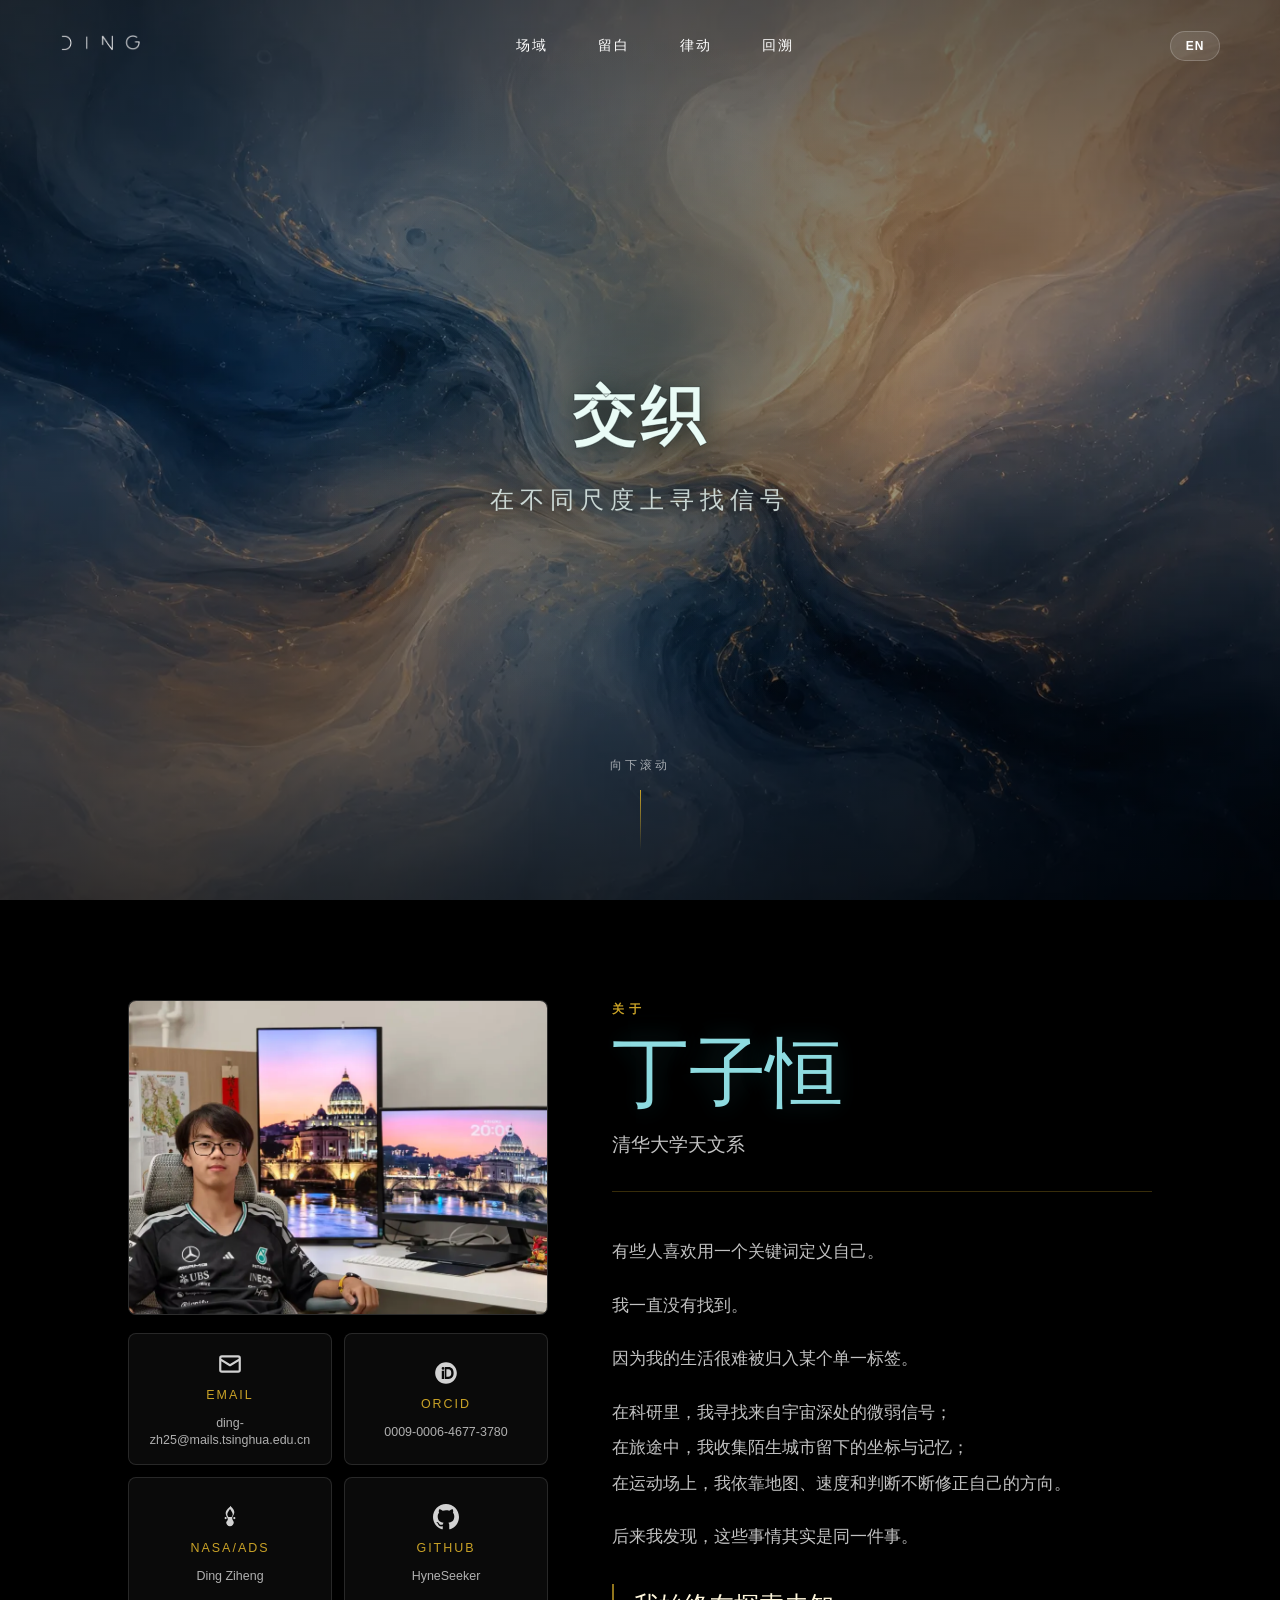
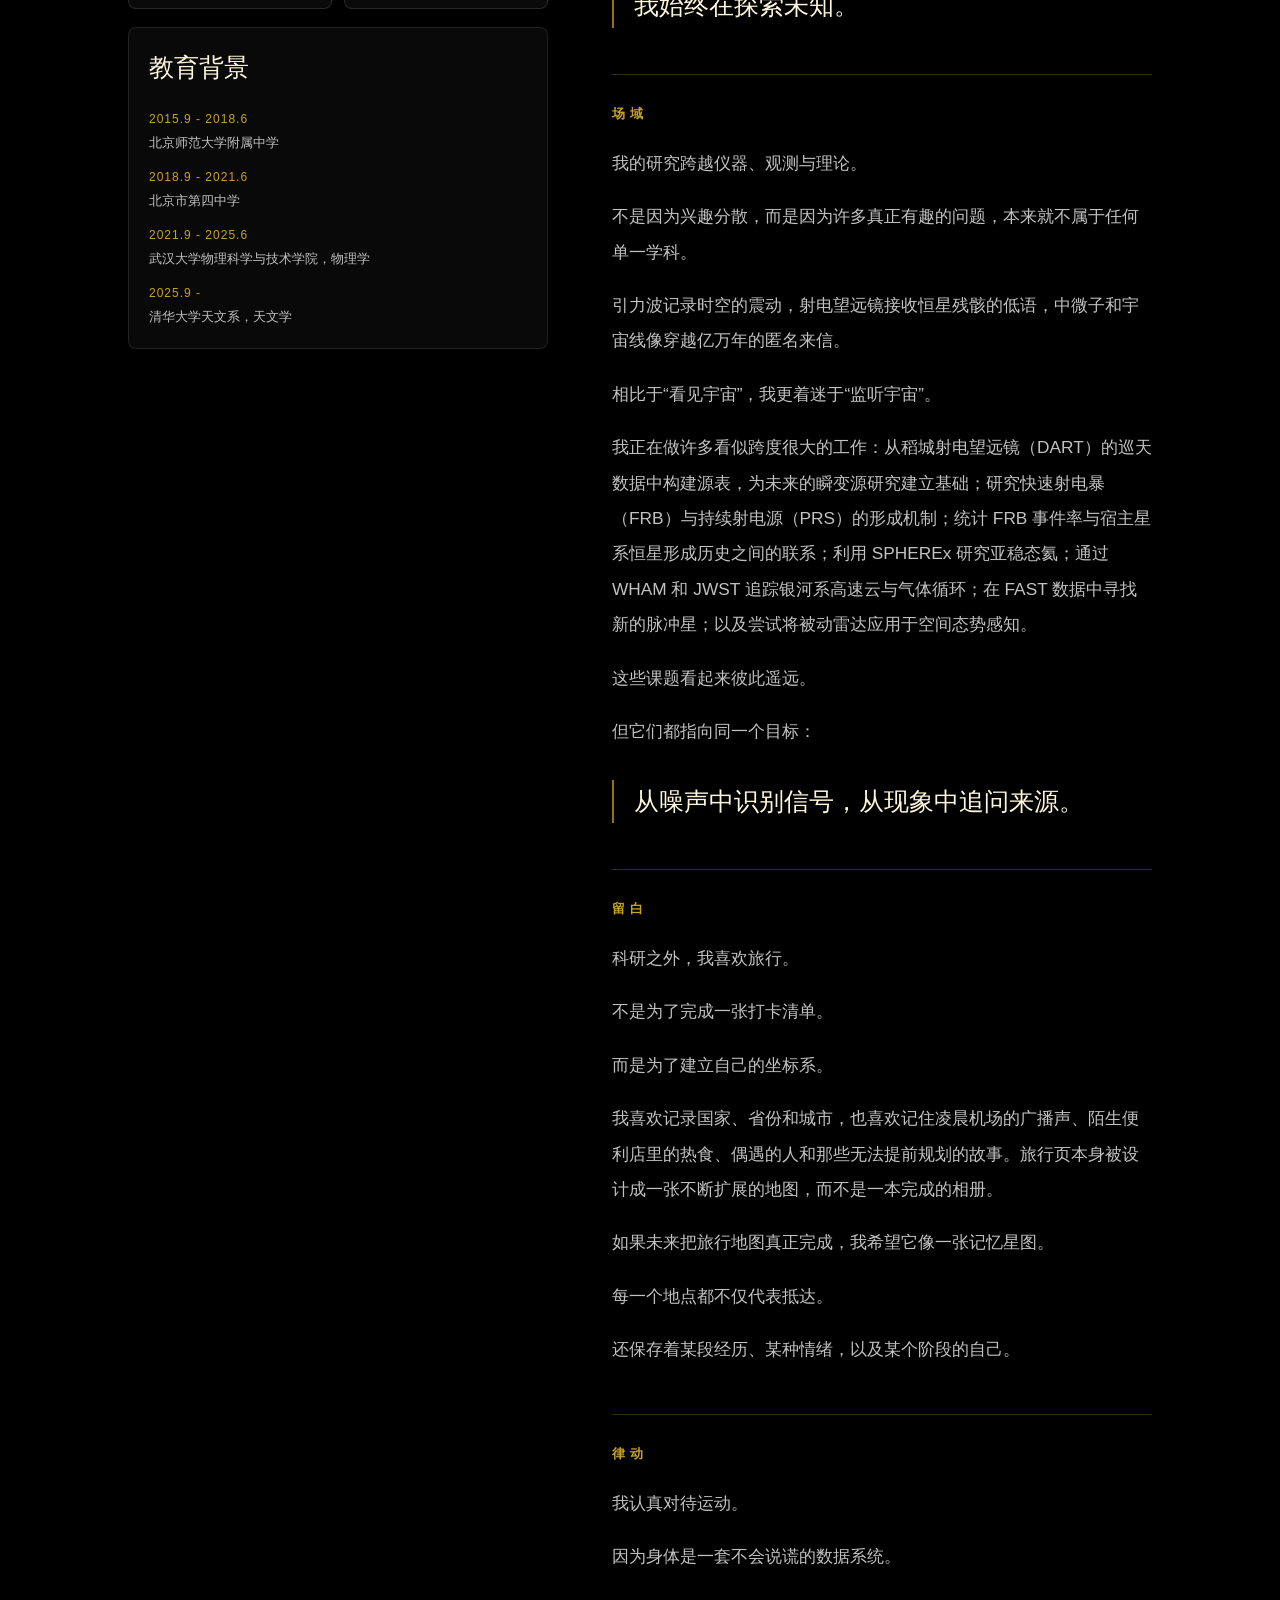
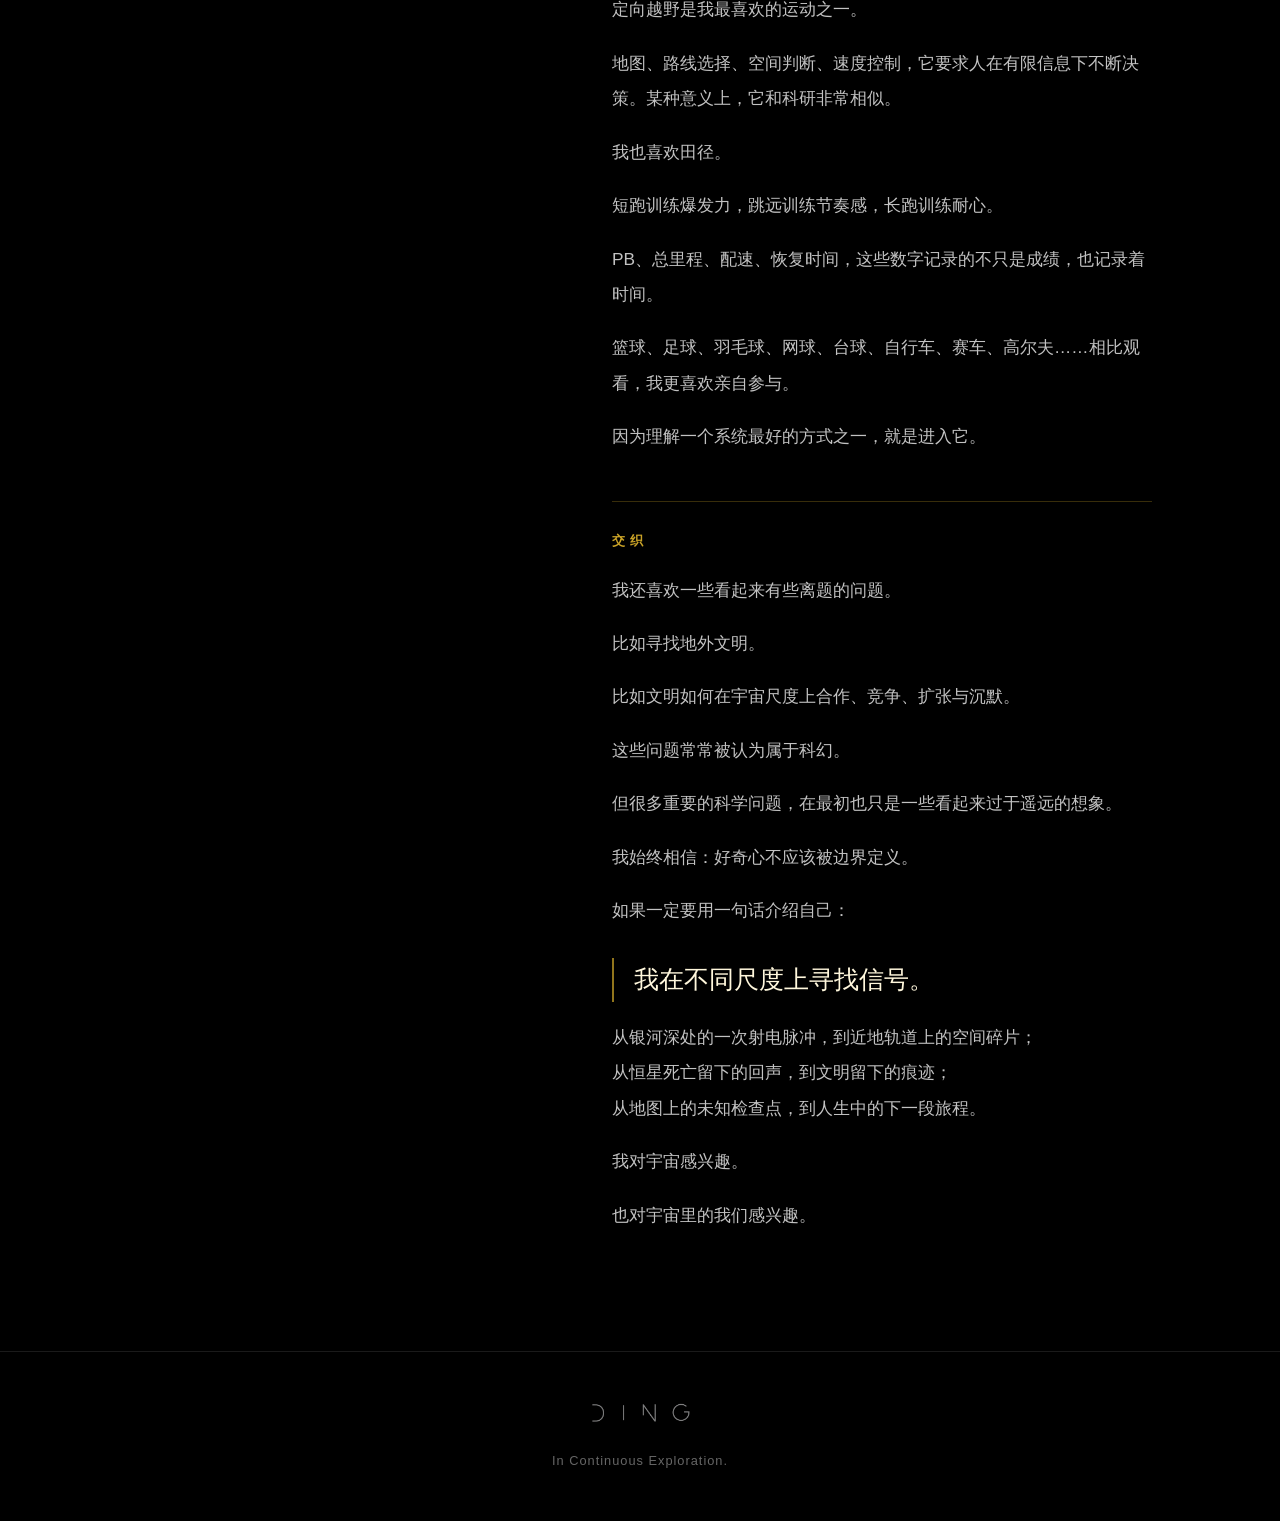
==== about.html @ 9c7a5dee "optimizing mobile experience" ====
<!DOCTYPE html>
<html lang="zh-CN">
<head>
    <meta charset="UTF-8">
    <meta name="viewport" content="width=device-width, initial-scale=1.0">
    <title>交织 | About</title>
    <link rel="preload" as="image" href="images/mobile/1024/ABOUT/jiaozhi.webp" media="(max-width: 768px)" fetchpriority="high">
    <link rel="preload" as="image" href="images/ABOUT/jiaozhi.webp" media="(min-width: 769px)" fetchpriority="high">
    <link rel="stylesheet" href="css/style.css?v=mobile-home-20260605">
    <link rel="stylesheet" href="css/pages.css?v=mobile-home-20260605">
</head>
<body data-lang="zh">
    <!-- 导航栏 -->
    <nav class="nav" id="nav">
        <div class="nav-logo">
            <a href="index.html">
                <img src="images/Ding_ver1.png" alt="DING Logo" class="nav-logo-img">
            </a>
        </div>
        <div class="nav-menu">
            <a href="research.html" class="nav-link">
                <span class="lang-zh">场域</span>
                <span class="lang-en">Research</span>
            </a>
            <a href="life.html" class="nav-link">
                <span class="lang-zh">留白</span>
                <span class="lang-en">Life</span>
            </a>
            <a href="motion.html" class="nav-link">
                <span class="lang-zh">律动</span>
                <span class="lang-en">Motion</span>
            </a>
            <a href="index.html" class="nav-link">
                <span class="lang-zh">回溯</span>
                <span class="lang-en">Back Home</span>
            </a>
        </div>
        <button class="lang-toggle" id="langToggle">
            <span class="lang-icon">EN</span>
        </button>
    </nav>

    <!-- 顶部大图区域 -->
    <section class="page-hero" id="pageHero">
        <div class="page-hero-bg">
            <img loading="eager" decoding="async" fetchpriority="high" src="images/mobile/1024/ABOUT/jiaozhi.webp" srcset="images/mobile/480/ABOUT/jiaozhi.webp 480w, images/mobile/768/ABOUT/jiaozhi.webp 768w, images/mobile/1024/ABOUT/jiaozhi.webp 1024w, images/ABOUT/jiaozhi.webp 1536w" sizes="100vw" alt="About Background" class="hero-bg-image">
        </div>
        <div class="page-hero-overlay"></div>
        <div class="page-hero-content">
            <h1 class="page-hero-title">
                <span class="lang-zh">交织</span>
                <span class="lang-en">Interwoven</span>
            </h1>
            <p class="page-hero-subtitle">
                <span class="lang-zh">在不同尺度上寻找信号</span>
                <span class="lang-en">Seeking Signals Across Scales</span>
            </p>
        </div>
        <div class="page-hero-scroll">
            <span class="lang-zh">向下滚动</span>
            <span class="lang-en">Scroll Down</span>
            <div class="scroll-line"></div>
        </div>
    </section>

    <!-- 内容列表区域 -->
    <section class="page-content" id="pageContent">
        <div class="about-profile-layout">
            <aside class="about-profile-card" aria-label="Portrait and profile summary">
                <img loading="lazy" decoding="async" src="images/ABOUT/id.webp" alt="Portrait" class="about-portrait">
                <div class="about-contact-links about-side-contact" aria-label="Contact links">
                    <a href="mailto:ding-zh25@mails.tsinghua.edu.cn" aria-label="Email ding-zh25@mails.tsinghua.edu.cn" title="ding-zh25@mails.tsinghua.edu.cn">
                        <svg viewBox="0 0 24 24" aria-hidden="true"><path d="M2 6.5A2.5 2.5 0 014.5 4h15A2.5 2.5 0 0122 6.5v11A2.5 2.5 0 0119.5 20h-15A2.5 2.5 0 012 17.5v-11zm2.5-.5a.5.5 0 00-.5.5v.7l8 4.8 8-4.8v-.7a.5.5 0 00-.5-.5h-15zm15.5 3.5l-7.48 4.49a1 1 0 01-1.04 0L4 9.5v8a.5.5 0 00.5.5h15a.5.5 0 00.5-.5v-8z"/></svg>
                        <span>Email</span>
                        <strong>ding-zh25@mails.tsinghua.edu.cn</strong>
                    </a>
                    <a href="https://orcid.org/0009-0006-4677-3780" target="_blank" rel="noopener" aria-label="ORCID 0009-0006-4677-3780" title="ORCID 0009-0006-4677-3780">
                        <svg viewBox="0 0 24 24" aria-hidden="true"><path d="M12 2C6.48 2 2 6.48 2 12s4.48 10 10 10 10-4.48 10-10S17.52 2 12 2zm-4 5.75a1.25 1.25 0 112.5 0 1.25 1.25 0 01-2.5 0zm2.25 9.75H8.1V10h2.15v7.5zm2.1 0H10.9V6.5h3.35c3.05 0 4.8 2.15 4.8 5.48 0 3.37-1.75 5.52-4.8 5.52h-1.9zm0-1.95h1.75c1.82 0 2.78-1.33 2.78-3.57 0-2.2-.96-3.53-2.78-3.53h-1.75v7.1z"/></svg>
                        <span>ORCID</span>
                        <strong>0009-0006-4677-3780</strong>
                    </a>
                    <a href="https://ui.adsabs.harvard.edu/" target="_blank" rel="noopener" aria-label="NASA ADS profile" title="NASA/ADS">
                        <svg viewBox="0 0 24 24" aria-hidden="true"><path d="M12 2.5s-4 3-4 6c0 2.5 2 4 2 5.5S8.5 16 8.5 17c0 1.5 1.5 3.5 3.5 3.5s3.5-2 3.5-3.5c0-1-1.5-2-1.5-4s2-3 2-5.5c0-3-4-6-4-6zm0 2c1 1.5 2.5 3.5 2.5 5 0 1-.5 1.5-1 2.5h-3c-.5-1-1-1.5-1-2.5 0-1.5 1.5-3.5 2.5-5zM8 12c-.5 0-1 .5-1 1s.5 1 1 1 1-.5 1-1-.5-1-1-1zm8 0c-.5 0-1 .5-1 1s.5 1 1 1 1-.5 1-1-.5-1-1-1z"/></svg>
                        <span>NASA/ADS</span>
                        <strong>Ding Ziheng</strong>
                    </a>
                    <a href="https://github.com/HyneSeeker" target="_blank" rel="noopener" aria-label="GitHub profile" title="GitHub">
                        <svg viewBox="0 0 24 24" aria-hidden="true"><path d="M12 0C5.374 0 0 5.373 0 12c0 5.302 3.438 9.8 8.207 11.387.599.111.793-.261.793-.577v-2.234c-3.338.726-4.033-1.416-4.033-1.416-.546-1.387-1.333-1.756-1.333-1.756-1.089-.745.083-.729.083-.729 1.205.084 1.839 1.237 1.839 1.237 1.07 1.834 2.807 1.304 3.492.997.107-.775.418-1.305.762-1.604-2.665-.305-5.467-1.334-5.467-5.931 0-1.311.469-2.381 1.236-3.221-.124-.303-.535-1.524.117-3.176 0 0 1.008-.322 3.301 1.23A11.509 11.509 0 0112 5.803c1.02.005 2.047.138 3.006.404 2.291-1.552 3.297-1.23 3.297-1.23.653 1.653.242 2.874.118 3.176.77.84 1.235 1.911 1.235 3.221 0 4.609-2.807 5.624-5.479 5.921.43.372.823 1.102.823 2.222v3.293c0 .319.192.694.801.576C20.566 21.797 24 17.3 24 12c0-6.627-5.373-12-12-12z"/></svg>
                        <span>GitHub</span>
                        <strong>HyneSeeker</strong>
                    </a>
                </div>
                <section class="about-extra-panel about-side-education">
                    <h3>
                        <span class="lang-zh">教育背景</span>
                        <span class="lang-en">Education</span>
                    </h3>
                    <ol class="about-timeline">
                        <li>
                            <time>2015.9 - 2018.6</time>
                            <span class="lang-zh">北京师范大学附属中学</span>
                            <span class="lang-en">The High School Affiliated to Beijing Normal University</span>
                        </li>
                        <li>
                            <time>2018.9 - 2021.6</time>
                            <span class="lang-zh">北京市第四中学</span>
                            <span class="lang-en">Beijing No. 4 High School</span>
                        </li>
                        <li>
                            <time>2021.9 - 2025.6</time>
                            <span class="lang-zh">武汉大学物理科学与技术学院，物理学</span>
                            <span class="lang-en">School of Physics and Technology, Wuhan University, Physics</span>
                        </li>
                        <li>
                            <time>2025.9 -</time>
                            <span class="lang-zh">清华大学天文系，天文学</span>
                            <span class="lang-en">Department of Astronomy, Tsinghua University, Astronomy</span>
                        </li>
                    </ol>
                </section>
            </aside>

            <article class="about-main-copy">
                <header class="about-identity">
                    <p class="about-identity-kicker">
                        <span class="lang-zh">关于</span>
                        <span class="lang-en">Profile</span>
                    </p>
                    <h1>
                        <span class="lang-zh">丁子恒</span>
                        <span class="lang-en">Ding Ziheng</span>
                    </h1>
                    <p class="about-identity-affiliation">
                        <span class="lang-zh">清华大学天文系</span>
                        <span class="lang-en">Department of Astronomy, Tsinghua University</span>
                    </p>
                </header>
                <div class="about-intro-prose">
                    <p><span class="lang-zh">有些人喜欢用一个关键词定义自己。</span><span class="lang-en">Some people like to define themselves with a single keyword.</span></p>
                    <p><span class="lang-zh">我一直没有找到。</span><span class="lang-en">I have never quite found mine.</span></p>
                    <p><span class="lang-zh">因为我的生活很难被归入某个单一标签。</span><span class="lang-en">My life does not fit comfortably into one label.</span></p>
                    <p><span class="lang-zh">在科研里，我寻找来自宇宙深处的微弱信号；<br>在旅途中，我收集陌生城市留下的坐标与记忆；<br>在运动场上，我依靠地图、速度和判断不断修正自己的方向。</span><span class="lang-en">In research, I look for faint signals from deep space;<br>while traveling, I collect coordinates and memories left by unfamiliar cities;<br>in sports, I use maps, speed, and judgment to keep correcting my direction.</span></p>
                    <p><span class="lang-zh">后来我发现，这些事情其实是同一件事。</span><span class="lang-en">Later I realized that these things are, in some sense, the same thing.</span></p>
                    <p class="about-pull"><span class="lang-zh">我始终在探索未知。</span><span class="lang-en">I am always exploring the unknown.</span></p>

                    <p class="about-marker"><span class="lang-zh">场域</span><span class="lang-en">Research</span></p>
                    <p><span class="lang-zh">我的研究跨越仪器、观测与理论。</span><span class="lang-en">My research spans instrumentation, observation, and theory.</span></p>
                    <p><span class="lang-zh">不是因为兴趣分散，而是因为许多真正有趣的问题，本来就不属于任何单一学科。</span><span class="lang-en">Not because my interests are scattered, but because many genuinely interesting questions do not belong to a single discipline.</span></p>
                    <p><span class="lang-zh">引力波记录时空的震动，射电望远镜接收恒星残骸的低语，中微子和宇宙线像穿越亿万年的匿名来信。</span><span class="lang-en">Gravitational waves record the trembling of spacetime, radio telescopes receive the whispers of stellar remnants, and neutrinos and cosmic rays feel like anonymous letters crossing billions of years.</span></p>
                    <p><span class="lang-zh">相比于“看见宇宙”，我更着迷于“监听宇宙”。</span><span class="lang-en">Rather than simply seeing the universe, I am more fascinated by listening to it.</span></p>
                    <p><span class="lang-zh">我正在做许多看似跨度很大的工作：从稻城射电望远镜（DART）的巡天数据中构建源表，为未来的瞬变源研究建立基础；研究快速射电暴（FRB）与持续射电源（PRS）的形成机制；统计 FRB 事件率与宿主星系恒星形成历史之间的联系；利用 SPHEREx 研究亚稳态氦；通过 WHAM 和 JWST 追踪银河系高速云与气体循环；在 FAST 数据中寻找新的脉冲星；以及尝试将被动雷达应用于空间态势感知。</span><span class="lang-en">I am working on several projects that may seem far apart: building source catalogs from DART survey data for future transient searches; studying the formation mechanisms of fast radio bursts (FRBs) and persistent radio sources (PRSs); examining the relation between FRB event rates and host-galaxy star formation histories; using SPHEREx to study metastable helium; tracing Galactic high-velocity clouds and gas circulation with WHAM and JWST; searching for new pulsars in FAST data; and exploring passive radar for space situational awareness.</span></p>
                    <p><span class="lang-zh">这些课题看起来彼此遥远。</span><span class="lang-en">These topics may look distant from one another.</span></p>
                    <p><span class="lang-zh">但它们都指向同一个目标：</span><span class="lang-en">But they point toward the same goal:</span></p>
                    <p class="about-pull"><span class="lang-zh">从噪声中识别信号，从现象中追问来源。</span><span class="lang-en">to identify signals in noise, and to ask where phenomena come from.</span></p>

                    <p class="about-marker"><span class="lang-zh">留白</span><span class="lang-en">Life</span></p>
                    <p><span class="lang-zh">科研之外，我喜欢旅行。</span><span class="lang-en">Outside research, I like traveling.</span></p>
                    <p><span class="lang-zh">不是为了完成一张打卡清单。</span><span class="lang-en">Not to complete a checklist.</span></p>
                    <p><span class="lang-zh">而是为了建立自己的坐标系。</span><span class="lang-en">But to build my own coordinate system.</span></p>
                    <p><span class="lang-zh">我喜欢记录国家、省份和城市，也喜欢记住凌晨机场的广播声、陌生便利店里的热食、偶遇的人和那些无法提前规划的故事。旅行页本身被设计成一张不断扩展的地图，而不是一本完成的相册。</span><span class="lang-en">I like recording countries, provinces, and cities; I also like remembering airport announcements before dawn, hot food in unfamiliar convenience stores, chance conversations, and stories that could never have been planned. The travel page is designed as an expanding map rather than a completed album.</span></p>
                    <p><span class="lang-zh">如果未来把旅行地图真正完成，我希望它像一张记忆星图。</span><span class="lang-en">If I eventually finish the travel map, I hope it feels like a star map of memories.</span></p>
                    <p><span class="lang-zh">每一个地点都不仅代表抵达。</span><span class="lang-en">Each point should mean more than arrival.</span></p>
                    <p><span class="lang-zh">还保存着某段经历、某种情绪，以及某个阶段的自己。</span><span class="lang-en">It should preserve an experience, an emotion, and a version of myself from that time.</span></p>

                    <p class="about-marker"><span class="lang-zh">律动</span><span class="lang-en">Motion</span></p>
                    <p><span class="lang-zh">我认真对待运动。</span><span class="lang-en">I take sports seriously.</span></p>
                    <p><span class="lang-zh">因为身体是一套不会说谎的数据系统。</span><span class="lang-en">Because the body is a data system that does not lie.</span></p>
                    <p><span class="lang-zh">定向越野是我最喜欢的运动之一。</span><span class="lang-en">Orienteering is one of my favorite sports.</span></p>
                    <p><span class="lang-zh">地图、路线选择、空间判断、速度控制，它要求人在有限信息下不断决策。某种意义上，它和科研非常相似。</span><span class="lang-en">Maps, route choice, spatial judgment, and speed control force you to make decisions with limited information. In a way, it is very similar to research.</span></p>
                    <p><span class="lang-zh">我也喜欢田径。</span><span class="lang-en">I also enjoy track and field.</span></p>
                    <p><span class="lang-zh">短跑训练爆发力，跳远训练节奏感，长跑训练耐心。</span><span class="lang-en">Sprinting trains explosiveness, long jump trains rhythm, and distance running trains patience.</span></p>
                    <p><span class="lang-zh">PB、总里程、配速、恢复时间，这些数字记录的不只是成绩，也记录着时间。</span><span class="lang-en">PBs, total mileage, pace, and recovery time record not only performance, but also time itself.</span></p>
                    <p><span class="lang-zh">篮球、足球、羽毛球、网球、台球、自行车、赛车、高尔夫……相比观看，我更喜欢亲自参与。</span><span class="lang-en">Basketball, football, badminton, tennis, billiards, cycling, racing, golf... I would rather participate than only watch.</span></p>
                    <p><span class="lang-zh">因为理解一个系统最好的方式之一，就是进入它。</span><span class="lang-en">Because one of the best ways to understand a system is to enter it.</span></p>

                    <p class="about-marker"><span class="lang-zh">交织</span><span class="lang-en">Interwoven</span></p>
                    <p><span class="lang-zh">我还喜欢一些看起来有些离题的问题。</span><span class="lang-en">I am also drawn to questions that may seem a little off-topic.</span></p>
                    <p><span class="lang-zh">比如寻找地外文明。</span><span class="lang-en">For example, the search for extraterrestrial civilizations.</span></p>
                    <p><span class="lang-zh">比如文明如何在宇宙尺度上合作、竞争、扩张与沉默。</span><span class="lang-en">Or how civilizations might cooperate, compete, expand, and remain silent on cosmic scales.</span></p>
                    <p><span class="lang-zh">这些问题常常被认为属于科幻。</span><span class="lang-en">These questions are often treated as science fiction.</span></p>
                    <p><span class="lang-zh">但很多重要的科学问题，在最初也只是一些看起来过于遥远的想象。</span><span class="lang-en">But many important scientific questions began as ideas that once seemed far too remote.</span></p>
                    <p><span class="lang-zh">我始终相信：好奇心不应该被边界定义。</span><span class="lang-en">I believe curiosity should not be defined by boundaries.</span></p>

                    <p><span class="lang-zh">如果一定要用一句话介绍自己：</span><span class="lang-en">If I had to introduce myself in one sentence:</span></p>
                    <p class="about-pull"><span class="lang-zh">我在不同尺度上寻找信号。</span><span class="lang-en">I search for signals across different scales.</span></p>
                    <p><span class="lang-zh">从银河深处的一次射电脉冲，到近地轨道上的空间碎片；<br>从恒星死亡留下的回声，到文明留下的痕迹；<br>从地图上的未知检查点，到人生中的下一段旅程。</span><span class="lang-en">From a radio pulse deep in the Galaxy to space debris in near-Earth orbit;<br>from the echoes left by stellar death to traces left by civilizations;<br>from an unknown checkpoint on a map to the next journey in life.</span></p>
                    <p><span class="lang-zh">我对宇宙感兴趣。</span><span class="lang-en">I am interested in the universe.</span></p>
                    <p><span class="lang-zh">也对宇宙里的我们感兴趣。</span><span class="lang-en">And I am interested in us within it.</span></p>
                </div>
            </article>
        </div>

    </section>

    <!-- 页脚 -->
    <footer class="footer">
        <div class="footer-content">
            <div class="footer-logo">
                <img src="images/Ding_ver1.png" alt="DING Logo" class="footer-logo-img">
            </div>
            <p class="footer-text">
                <span class="lang-zh">In Continuous Exploration.</span>
                <span class="lang-en">In Continuous Exploration.</span>
            </p>
        </div>
    </footer>

    <script src="js/main.js?v=mobile-home-20260605"></script>
    <script src="js/pages.js?v=mobile-home-20260605"></script>
</body>
</html>
---- css/style.css ----
/* ========== 全局样式 ========== */
* {
    margin: 0;
    padding: 0;
    box-sizing: border-box;
}

:root {
    --color-black: #000000;
    --color-dark: #0a0a0a;
    --color-gray: #1a1a1a;
    --color-light: #ffffff;
    --color-title: #fff7dc;
    --color-title-soft: #f2ead0;
    --color-accent: #c9a227;
    --color-gold: #d4af37;
    --font-primary: 'Helvetica Neue', 'Arial', sans-serif;
    --transition-slow: 0.8s cubic-bezier(0.25, 0.46, 0.45, 0.94);
    --transition-fast: 0.3s ease;
}

html {
    scroll-behavior: smooth;
    scrollbar-width: thin;
    scrollbar-color: var(--color-accent) var(--color-black);
}

body {
    font-family: var(--font-primary);
    background: var(--color-black);
    color: var(--color-light);
    overflow-x: hidden;
    line-height: 1.6;
}

/* ========== 滚动条样式 ========== */
::-webkit-scrollbar {
    width: 6px;
}

::-webkit-scrollbar-track {
    background: var(--color-black);
}

::-webkit-scrollbar-thumb {
    background: var(--color-accent);
    border-radius: 3px;
}

/* ========== 加载屏 ========== */
.loader {
    position: fixed;
    top: 0;
    left: 0;
    width: 100%;
    height: 100%;
    background: var(--color-black);
    display: flex;
    flex-direction: column;
    align-items: center;
    justify-content: center;
    z-index: 9999;
    transition: opacity 0.5s ease, visibility 0.5s ease;
}

.loader.loaded {
    opacity: 0;
    visibility: hidden;
}

.loader-logo {
    width: 200px;
    height: auto;
    animation: pulse 2s ease-in-out infinite;
}

.loader-logo .logo-img {
    width: 100%;
    height: auto;
}

.loader-progress {
    position: absolute;
    bottom: 30%;
    width: 200px;
    height: 2px;
    background: rgba(0, 0, 0, 0.28);
    overflow: hidden;
}

.progress-bar {
    height: 100%;
    background: var(--color-light);
    width: 0;
    transition: width 0.3s ease;
}

@keyframes pulse {
    0%, 100% {
        transform: scale(1);
        opacity: 1;
    }
    50% {
        transform: scale(1.05);
        opacity: 0.8;
    }
}

/* ========== 导航栏 ========== */
.nav {
    position: fixed;
    top: 0;
    left: 0;
    width: 100%;
    padding: 30px 60px;
    display: flex;
    align-items: center;
    justify-content: space-between;
    z-index: 100;
    transition: var(--transition-fast);
}

.nav.scrolled {
    background: linear-gradient(to bottom, rgba(0, 0, 0, 0.72), rgba(0, 0, 0, 0.28));
    backdrop-filter: blur(10px);
    padding: 20px 60px;
}

.nav-logo {
    width: 80px;
    height: auto;
}

.nav-logo .nav-logo-img {
    width: 100%;
    height: auto;
}

.nav-menu {
    display: flex;
    gap: 50px;
}

.nav-link {
    color: var(--color-light);
    text-decoration: none;
    font-size: 0.85rem;
    letter-spacing: 2px;
    text-transform: uppercase;
    position: relative;
    padding: 5px 0;
    transition: var(--transition-fast);
}

.nav-link::after {
    content: '';
    position: absolute;
    bottom: 0;
    left: 0;
    width: 0;
    height: 1px;
    background: var(--color-accent);
    transition: width var(--transition-fast);
}

.nav-link:hover::after {
    width: 100%;
}

/* 语言切换按钮 */
.lang-toggle {
    display: flex;
    align-items: center;
    justify-content: center;
    width: 50px;
    height: 30px;
    background: rgba(255, 255, 255, 0.1);
    border: 1px solid rgba(255, 255, 255, 0.2);
    border-radius: 15px;
    cursor: pointer;
    transition: var(--transition-fast);
}

.lang-toggle:hover {
    background: rgba(255, 255, 255, 0.2);
    border-color: var(--color-accent);
}

.lang-icon {
    font-size: 0.75rem;
    font-weight: 600;
    letter-spacing: 1px;
    color: var(--color-light);
}

.nav-toggle {
    display: none;
    flex-direction: column;
    gap: 6px;
    cursor: pointer;
}

.nav-toggle span {
    width: 25px;
    height: 2px;
    background: var(--color-light);
    transition: var(--transition-fast);
}

/* ========== Hero 区域 ========== */
.hero {
    position: relative;
    width: 100%;
    height: 100vh;
    overflow: hidden;
}

.hero-video {
    position: absolute;
    top: 0;
    left: 0;
    width: 100%;
    height: 100%;
    z-index: 1;
}

#heroVideo {
    width: 100%;
    height: 100%;
    object-fit: cover;
    z-index: 1;
    position: relative;
    opacity: 0;
    transition: opacity 0.45s ease;
}

#heroVideo.is-ready {
    opacity: 1;
}

.hero-poster {
    position: absolute;
    inset: 0;
    z-index: 0;
}

.hero-poster img {
    width: 100%;
    height: 100%;
    object-fit: cover;
    display: block;
}

.hero-placeholder {
    position: absolute;
    top: 0;
    left: 0;
    width: 100%;
    height: 100%;
    background: linear-gradient(135deg, #0a0a0a 0%, #1a1a2e 50%, #0a0a0a 100%);
    background-size: 200% 200%;
    animation: gradientShift 10s ease infinite;
    z-index: -1;
}

@keyframes gradientShift {
    0%, 100% { background-position: 0% 50%; }
    50% { background-position: 100% 50%; }
}

.hero-overlay {
    position: absolute;
    top: 0;
    left: 0;
    width: 100%;
    height: 100%;
    background: linear-gradient(to bottom,
        rgba(0, 0, 0, 0.3) 0%,
        rgba(0, 0, 0, 0.1) 50%,
        rgba(0, 0, 0, 0.5) 100%
    );
}

.hero-content {
    position: absolute;
    top: 50%;
    left: 10%;
    transform: translateY(-50%);
    z-index: 10;
}

.hero-title {
    font-size: clamp(3rem, 8vw, 6rem);
    font-weight: 300;
    line-height: 1.1;
    margin-bottom: 30px;
}

.title-line {
    display: block;
    font-size: 0.4em;
    letter-spacing: 10px;
    text-transform: uppercase;
    color: var(--color-title-soft);
    text-shadow: 0 2px 18px rgba(0, 0, 0, 0.75);
    opacity: 0;
    animation: fadeInUp 1s ease 0.5s forwards;
}

.title-main {
    display: block;
    font-weight: 700;
    background: linear-gradient(135deg, #ffffff, #fbdc92 72%, #c9a227);
    -webkit-background-clip: text;
    -webkit-text-fill-color: transparent;
    background-clip: text;
    text-shadow: 0 2px 22px rgba(0, 0, 0, 0.72);
    opacity: 0;
    animation: fadeInUp 1s ease 0.7s forwards;
}

.hero-subtitle {
    font-size: clamp(1rem, 2vw, 1.3rem);
    letter-spacing: 8px;
    text-transform: uppercase;
    color: var(--color-title-soft);
    text-shadow: 0 2px 16px rgba(0, 0, 0, 0.72);
    opacity: 0;
    animation: fadeInUp 1s ease 0.9s forwards;
}

@keyframes fadeInUp {
    from {
        opacity: 0;
        transform: translateY(30px);
    }
    to {
        opacity: 1;
        transform: translateY(0);
    }
}

.hero-scroll {
    position: absolute;
    bottom: 50px;
    left: 10%;
    display: flex;
    flex-direction: column;
    gap: 15px;
    opacity: 0;
    animation: fadeIn 1s ease 1.2s forwards;
}

.hero-scroll span {
    font-size: 0.75rem;
    letter-spacing: 3px;
    text-transform: uppercase;
    color: rgba(255, 255, 255, 0.6);
}

.scroll-line {
    width: 1px;
    height: 60px;
    background: linear-gradient(to bottom, var(--color-accent), transparent);
    animation: scrollPulse 2s ease-in-out infinite;
}

@keyframes scrollPulse {
    0%, 100% { opacity: 0.3; }
    50% { opacity: 1; }
}

@keyframes fadeIn {
    to { opacity: 1; }
}

/* ========== 区块通用样式 ========== */
.section {
    position: relative;
    min-height: 100vh;
    display: flex;
    flex-direction: column;
    justify-content: center;
    padding: 0 10%;
    margin: 0;
    overflow: hidden;
    isolation: isolate;
    background: var(--color-black);
}

.section-research {
    --section-bg-image: url('../images/research.webp');
    --section-bg-opacity: 0.54;
}

.section-life {
    --section-bg-image: url('../images/life-bg.webp');
    --section-bg-position: center 64%;
    --section-bg-opacity: 0.48;
}

.section-sports {
    --section-bg-image: url('../images/sports.webp');
    --section-bg-position: center 62%;
    --section-bg-opacity: 0.50;
}

.section-contact {
    --section-bg-image: url('../images/jiaozhi.webp');
    --section-bg-position: center 62%;
    --section-bg-opacity: 0.48;
}

.section-bg {
    position: absolute;
    inset: 0;
    width: 100%;
    height: 100%;
    z-index: 0;
    pointer-events: none;
}

.section-bg::before {
    content: '';
    position: absolute;
    inset: 0;
    background: var(--color-black);
}

.section.visible .bg-image {
    transform: scale(1.18);
}

.section-bg::after {
    content: '';
    position: absolute;
    inset: 0;
    background: linear-gradient(90deg,
        rgba(0, 0, 0, 0.58) 0%,
        rgba(0, 0, 0, 0.38) 48%,
        rgba(0, 0, 0, 0.58) 100%);
}

.bg-gradient {
    width: 100%;
    height: 100%;
    opacity: 0.5;
}

.gradient-1 {
    background: linear-gradient(135deg, #0a0a0a 0%, #1a1a2e 100%);
}

.gradient-2 {
    background: linear-gradient(135deg, #0a0505 0%, #2e0a0a 100%);
}

.gradient-3 {
    background: linear-gradient(135deg, #050a0a 0%, #0a2e2e 100%);
}

.gradient-4 {
    background: linear-gradient(135deg, #0a0a0a 0%, #1a1a1a 100%);
}

/* 区块背景图片 */
.bg-image {
    display: block;
    position: absolute;
    inset: 0;
    width: 100%;
    height: 100%;
    object-fit: cover;
    object-position: var(--section-bg-position, center);
    opacity: var(--section-bg-opacity, 0.5);
    transform: scale(1.14);
    transform-origin: center;
    transition: transform 1.6s ease, opacity 1.2s ease;
}

.section-container {
    position: relative;
    z-index: 1;
    width: 100%;
    max-width: 1400px;
    margin: 0 auto;
    padding: 60px 0;
}

.section-header,
.content-text,
.content-visual,
.contact-content {
    opacity: 0;
    transform: translateY(28px);
    transition: opacity 0.9s ease, transform 0.9s ease;
}

.section.visible .section-header,
.section.visible .content-text,
.section.visible .content-visual,
.section.visible .contact-content {
    opacity: 1;
    transform: translateY(0);
}

.section.visible .content-text,
.section.visible .contact-content {
    transition-delay: 0.12s;
}

.section.visible .content-visual {
    transition-delay: 0.24s;
}

.section-header {
    display: flex;
    align-items: center;
    gap: 30px;
    margin-bottom: 80px;
}

.section-number {
    font-size: 5rem;
    font-weight: 700;
    color: rgba(255, 255, 255, 0.05);
    font-family: 'Times New Roman', serif;
}

.section-title {
    font-size: clamp(2rem, 5vw, 3.5rem);
    font-weight: 300;
    letter-spacing: 5px;
    text-transform: uppercase;
    color: var(--color-title);
    text-shadow: 0 2px 18px rgba(0, 0, 0, 0.82);
}

.section-line {
    width: 100px;
    height: 1px;
    background: var(--color-accent);
}

.section-content {
    display: grid;
    grid-template-columns: 1fr 1fr;
    gap: 100px;
    align-items: center;
}

.section-content.reverse {
    direction: rtl;
}

.section-content.reverse > * {
    direction: ltr;
}

.content-text h3 {
    font-size: clamp(1.5rem, 3vw, 2.5rem);
    font-weight: 300;
    margin-bottom: 25px;
    letter-spacing: 2px;
    color: var(--color-title);
    text-shadow: 0 2px 16px rgba(0, 0, 0, 0.78);
}

.content-text p {
    font-size: 1rem;
    color: rgba(255, 255, 255, 0.7);
    line-height: 1.8;
    margin-bottom: 35px;
}

.section-link {
    display: inline-flex;
    align-items: center;
    gap: 10px;
    color: var(--color-accent);
    text-decoration: none;
    font-size: 0.9rem;
    letter-spacing: 2px;
    text-transform: uppercase;
    transition: var(--transition-fast);
}

.section-link:hover {
    gap: 20px;
}

/* ========== 视觉元素 ========== */
.visual-card {
    position: relative;
}

.card-image {
    position: relative;
    width: 100%;
    aspect-ratio: 4/3;
    display: flex;
    align-items: center;
    justify-content: center;
    border-radius: 8px;
    overflow: hidden;
    background: rgba(255, 255, 255, 0.04);
    border: 1px solid rgba(255, 255, 255, 0.14);
    box-shadow: 0 26px 70px rgba(0, 0, 0, 0.42);
}

.card-image img {
    width: 100%;
    height: 100%;
    object-fit: cover;
    transform: scale(1.02);
    transition: transform 1.2s ease;
}

.visual-card:hover .card-image img {
    transform: scale(1.06);
}

.card-info {
    margin-top: 20px;
}

.card-info span {
    display: block;
    font-size: 0.8rem;
    letter-spacing: 3px;
    text-transform: uppercase;
    color: var(--color-accent);
    margin-bottom: 10px;
}

.card-info p {
    font-size: 1.2rem;
    color: rgba(255, 255, 255, 0.8);
}

.research-portrait {
    max-width: 420px;
    margin-left: auto;
}

.research-portrait .card-image {
    aspect-ratio: 1;
}

.research-portrait .card-image img {
    filter: contrast(1.08) brightness(1.12);
}

/* ========== 网格布局 ========== */
.visual-grid {
    display: grid;
    grid-template-columns: repeat(2, 1fr);
    gap: 20px;
}

.grid-item {
    aspect-ratio: 1;
    display: flex;
    align-items: center;
    justify-content: center;
    border-radius: 10px;
    font-size: 1.2rem;
    letter-spacing: 3px;
    text-transform: uppercase;
    transition: var(--transition-fast);
}

.grid-item:hover {
    transform: scale(1.02);
}

.life-portrait {
    max-width: 460px;
    margin-right: auto;
}

.life-portrait .card-image {
    aspect-ratio: 1206/1304;
}

/* ========== 统计数据 ========== */
.stats-grid {
    display: grid;
    grid-template-columns: repeat(3, 1fr);
    gap: 40px;
}

.stat-item {
    text-align: center;
    padding: 40px 20px;
    background: rgba(0, 0, 0, 0.16);
    border: 1px solid rgba(255, 255, 255, 0.08);
    border-radius: 10px;
    backdrop-filter: blur(8px);
    transition: var(--transition-fast);
}

.stat-item:hover {
    background: rgba(0, 0, 0, 0.24);
    border-color: var(--color-accent);
    transform: translateY(-5px);
}

.stat-number {
    display: block;
    font-size: 3rem;
    font-weight: 500;
    color: #fbdc92;
    margin-bottom: 10px;
    text-shadow: 0 2px 18px rgba(0, 0, 0, 0.65);
}

.stat-label {
    display: block;
    font-size: 0.8rem;
    letter-spacing: 2px;
    text-transform: uppercase;
    color: rgba(255, 255, 255, 0.94);
    text-shadow: 0 2px 14px rgba(0, 0, 0, 0.72);
    white-space: nowrap;
}

.stat-label.lang-zh {
    letter-spacing: 0.5px;
}

/* ========== 联系区域 ========== */
.section-contact {
    min-height: 100vh;
}

.contact-content {
    text-align: center;
    max-width: 600px;
    margin: 0 auto;
}

.contact-title {
    font-size: clamp(2rem, 5vw, 3.5rem);
    font-weight: 300;
    margin-bottom: 20px;
    letter-spacing: 5px;
    color: var(--color-title);
    text-shadow: 0 2px 18px rgba(0, 0, 0, 0.82);
}

.contact-subtitle {
    font-size: 1rem;
    color: rgba(255, 255, 255, 0.6);
    margin-bottom: 50px;
    letter-spacing: 2px;
}

.contact-links {
    display: flex;
    justify-content: center;
    gap: 30px;
    flex-wrap: wrap;
}

.contact-link {
    display: flex;
    flex-direction: column;
    align-items: center;
    gap: 15px;
    padding: 30px;
    background: rgba(255, 255, 255, 0.02);
    border: 1px solid rgba(255, 255, 255, 0.1);
    border-radius: 10px;
    color: var(--color-light);
    text-decoration: none;
    transition: var(--transition-fast);
}

.contact-link:hover {
    background: rgba(255, 255, 255, 0.05);
    border-color: var(--color-accent);
    transform: translateY(-5px);
}

.contact-link svg {
    width: 30px;
    height: 30px;
    fill: currentColor;
}

.contact-link span {
    font-size: 0.8rem;
    letter-spacing: 2px;
    text-transform: uppercase;
}

/* ========== 页脚 ========== */
.footer {
    padding: 50px 10%;
    border-top: 1px solid rgba(255, 255, 255, 0.1);
}

.footer-content {
    display: flex;
    flex-direction: column;
    align-items: center;
    gap: 20px;
}

.footer-logo {
    width: 100px;
    height: auto;
}

.footer-logo .footer-logo-img {
    width: 100%;
    height: auto;
    opacity: 0.5;
}

.footer-text {
    font-size: 0.8rem;
    color: rgba(255, 255, 255, 0.4);
    letter-spacing: 1px;
}

/* ========== 响应式设计 ========== */
@media (max-width: 1024px) {
    .nav {
        padding: 20px 30px;
    }

    .section {
        padding: 100px 5%;
    }

    .section-content {
        grid-template-columns: 1fr;
        gap: 50px;
    }

    .section-content.reverse {
        direction: ltr;
    }

    .visual-grid {
        order: -1;
    }

    .research-portrait,
    .life-portrait {
        margin: 0;
        max-width: none;
    }

    .life-portrait {
        order: -1;
    }
}

@media (max-width: 768px) {
    .lang-toggle {
        margin-right: 15px;
    }

    .nav-menu {
        display: none;
        position: absolute;
        top: 100%;
        left: 0;
        width: 100%;
        flex-direction: column;
        gap: 0;
        background: rgba(0, 0, 0, 0.95);
        padding: 20px 0;
    }

    .nav-menu.active {
        display: flex;
    }

    .nav-link {
        padding: 15px 30px;
        border-bottom: 1px solid rgba(255, 255, 255, 0.1);
    }

    .nav-toggle {
        display: flex;
    }

    .hero-content {
        left: 5%;
    }

    .hero-scroll {
        left: 5%;
    }

    .section-header {
        flex-direction: column;
        align-items: flex-start;
        gap: 15px;
    }

    .section-number {
        font-size: 3rem;
    }

    .section-line {
        width: 60px;
    }

    .stats-grid {
        grid-template-columns: 1fr;
        gap: 20px;
    }

    .contact-links {
        flex-direction: column;
        align-items: center;
    }

    .contact-link {
        width: 100%;
        max-width: 300px;
    }
}

@media (max-width: 480px) {
    .section {
        padding: 80px 5%;
    }

    .hero-title {
        font-size: 2.5rem;
    }

    .visual-grid {
        grid-template-columns: 1fr;
    }

}

@media (max-width: 768px), (pointer: coarse) {
    #heroVideo {
        display: none;
    }

    .nav,
    .nav.scrolled,
    .stat-item,
    .contact-link {
        backdrop-filter: none !important;
        -webkit-backdrop-filter: none !important;
    }

    .loader-logo,
    .hero-title,
    .hero-subtitle,
    .hero-scroll,
    .section,
    .visual-card,
    .grid-item,
    .stat-item,
    .contact-link {
        animation: none !important;
        transition-duration: 0.18s !important;
    }

    .hero-overlay {
        animation: none !important;
    }

    .bg-image,
    .card-image img,
    .grid-item img {
        filter: none !important;
    }

    .visual-card,
    .grid-item,
    .stat-item,
    .contact-link {
        box-shadow: none !important;
        transform: none !important;
    }
}

/* ========== 语言切换 ========== */
/* 默认显示中文，隐藏英文 */
.lang-en {
    display: none;
}

/* 英文模式：显示英文，隐藏中文 */
body[data-lang="en"] .lang-zh {
    display: none;
}

body[data-lang="en"] .lang-en {
    display: inline;
}

body[data-lang="en"] .hero-title .title-line.lang-en,
body[data-lang="en"] .hero-title .title-main.lang-en {
    display: block;
}

/* 特殊处理块级元素 */
body[data-lang="en"] h3.lang-en,
body[data-lang="en"] p.lang-en,
body[data-lang="en"] .stat-label.lang-en {
    display: block;
}

/* 中文模式的块级元素 */
h3.lang-zh,
p.lang-zh,
.stat-label.lang-zh {
    display: block;
}

body[data-lang="en"] h3.lang-zh,
body[data-lang="en"] p.lang-zh,
body[data-lang="en"] .stat-label.lang-zh {
    display: none;
}

/* 语言切换按钮状态 */
body[data-lang="en"] .lang-icon {
    content: "中文";
}
---- css/pages.css ----
/* ========== 页面顶部大图区域 ========== */
html {
    scroll-padding-top: 96px;
}

.page-hero {
    position: relative;
    width: 100%;
    height: 100vh;
    overflow: hidden;
}

.page-hero-bg {
    position: absolute;
    top: 0;
    left: 0;
    width: 100%;
    height: 100%;
}

.page-hero-bg #heroVideo,
.page-hero-bg .hero-placeholder {
    width: 100%;
    height: 100%;
}

.page-hero-bg #heroVideo {
    object-fit: cover;
}

.page-hero-bg .hero-placeholder {
    position: absolute;
    top: 0;
    left: 0;
    background-size: 200% 200%;
    animation: gradientShift 10s ease infinite;
}

/* 背景图片样式 */
.page-hero-bg .hero-bg-image {
    position: absolute;
    top: 0;
    left: 0;
    width: 100%;
    height: 100%;
    object-fit: cover;
}

.page-hero-overlay {
    position: absolute;
    top: 0;
    left: 0;
    width: 100%;
    height: 100%;
    background:
        radial-gradient(circle at 50% 43%, rgba(0, 0, 0, 0.3), transparent 34%),
        radial-gradient(circle at 50% 42%, rgba(41, 121, 130, 0.18), transparent 42%),
        linear-gradient(to bottom,
            rgba(2, 8, 12, 0.62) 0%,
            rgba(8, 19, 22, 0.34) 46%,
            rgba(0, 0, 0, 0.72) 100%
        );
}

.page-hero-content {
    position: absolute;
    top: 50%;
    left: 50%;
    transform: translate(-50%, -50%);
    text-align: center;
    z-index: 10;
}

.page-hero-title {
    font-size: clamp(2.2rem, 5.8vw, 4rem);
    font-weight: 700;
    line-height: 1.1;
    margin-bottom: 30px;
    color: #e9fbf6;
    letter-spacing: 4px;
    text-transform: uppercase;
    -webkit-text-stroke: 1px rgba(3, 12, 14, 0.38);
    text-shadow: 0 3px 28px rgba(0, 0, 0, 0.94), 0 0 24px rgba(135, 231, 235, 0.22);
}

.page-hero-subtitle {
    font-size: clamp(1rem, 2.5vw, 1.5rem);
    letter-spacing: 6px;
    text-transform: uppercase;
    color: rgba(225, 240, 236, 0.86);
    text-shadow: 0 2px 16px rgba(0, 0, 0, 0.78);
}

.page-hero-scroll {
    position: absolute;
    bottom: 50px;
    left: 50%;
    transform: translateX(-50%);
    display: flex;
    flex-direction: column;
    align-items: center;
    gap: 15px;
}

.page-hero-scroll span {
    font-size: 0.75rem;
    letter-spacing: 3px;
    text-transform: uppercase;
    color: rgba(255, 255, 255, 0.6);
}

.page-hero-scroll .scroll-line {
    width: 1px;
    height: 60px;
    background: linear-gradient(to bottom, var(--color-accent), transparent);
    animation: scrollPulse 2s ease-in-out infinite;
}

/* ========== 内容列表区域 ========== */
.page-content {
    position: relative;
    padding: 100px 10%;
    background: var(--color-black);
}

.research-layout {
    display: grid;
    grid-template-columns: 180px minmax(0, 1fr);
    gap: 64px;
    align-items: start;
    max-width: 1440px;
    margin: 0 auto;
    transition: grid-template-columns 0.24s ease, gap 0.24s ease;
}

.research-layout.toc-collapsed {
    grid-template-columns: 54px minmax(0, 1fr);
    gap: 38px;
}

.research-toc {
    position: sticky;
    top: 120px;
    z-index: 30;
    padding-top: 8px;
}

.research-toc-head {
    display: flex;
    align-items: center;
    justify-content: space-between;
    gap: 12px;
    margin-bottom: 18px;
}

.research-toc-kicker {
    display: block;
    color: rgba(255, 255, 255, 0.45);
    font-size: 0.72rem;
    letter-spacing: 4px;
    text-transform: uppercase;
    transition: opacity 0.2s ease, width 0.2s ease;
}

.research-toc-toggle {
    display: inline-flex;
    align-items: center;
    justify-content: center;
    width: 34px;
    height: 34px;
    border: 1px solid rgba(255, 255, 255, 0.14);
    border-radius: 50%;
    background: rgba(255, 255, 255, 0.05);
    color: rgba(255, 255, 255, 0.78);
    cursor: pointer;
    font: inherit;
    transition: background 0.22s ease, border-color 0.22s ease, color 0.22s ease, transform 0.22s ease;
}

.research-toc-toggle:hover,
.research-toc-toggle:focus-visible {
    border-color: rgba(135, 231, 235, 0.74);
    background: rgba(135, 231, 235, 0.14);
    color: #e9fbf6;
    outline: none;
}

.toggle-mark {
    font-size: 1.4rem;
    line-height: 1;
    transition: transform 0.22s ease;
}

.toggle-label {
    position: absolute;
    width: 1px;
    height: 1px;
    margin: -1px;
    padding: 0;
    border: 0;
    overflow: hidden;
    clip: rect(0 0 0 0);
    clip-path: inset(50%);
    white-space: nowrap;
}

.toggle-label .lang-zh,
.toggle-label .lang-en {
    position: absolute;
    width: 1px;
    height: 1px;
    margin: -1px;
    padding: 0;
    border: 0;
    overflow: hidden;
    clip: rect(0 0 0 0);
    clip-path: inset(50%);
    white-space: nowrap;
}

.lang-en-mobile {
    display: none;
}

.research-toc-nav {
    display: grid;
    gap: 10px;
}

.research-toc-nav button {
    position: relative;
    z-index: 1;
    display: grid;
    grid-template-columns: minmax(0, 1fr);
    gap: 0;
    align-items: center;
    min-height: 46px;
    padding: 10px 0 10px 14px;
    border: 0;
    border-left: 1px solid rgba(255, 255, 255, 0.12);
    background: transparent;
    color: rgba(255, 255, 255, 0.58);
    cursor: pointer;
    font-size: 0.8rem;
    font: inherit;
    letter-spacing: 2px;
    line-height: 1.35;
    text-align: left;
    text-transform: uppercase;
    transition: border-color 0.22s ease, color 0.22s ease, transform 0.22s ease;
}

.research-toc-nav button:hover,
.research-toc-nav button:focus-visible {
    border-color: rgba(135, 231, 235, 0.72);
    color: #e9fbf6;
    outline: none;
    transform: translateX(4px);
}

.research-layout.toc-collapsed .research-toc-head {
    justify-content: center;
}

.research-layout.toc-collapsed .research-toc-kicker {
    width: 0;
    opacity: 0;
    overflow: hidden;
}

.research-layout.toc-collapsed .research-toc-toggle {
    transform: rotate(180deg);
}

.research-layout.toc-collapsed .research-toc-nav {
    display: none;
}

.content-list {
    max-width: 1200px;
    margin: 0;
}

.research-section {
    margin-bottom: 120px;
    scroll-margin-top: 96px;
}

.research-section:last-child {
    margin-bottom: 0;
}

.research-section-header {
    margin-bottom: 30px;
    padding-bottom: 28px;
    border-bottom: 1px solid rgba(201, 162, 39, 0.35);
}

.section-kicker {
    display: block;
    margin-bottom: 14px;
    color: var(--color-accent);
    font-size: 0.78rem;
    letter-spacing: 5px;
    text-transform: uppercase;
}

.research-section-title {
    font-size: clamp(1.8rem, 3.8vw, 3rem);
    font-weight: 300;
    line-height: 1.08;
    letter-spacing: 0;
    color: var(--color-title);
    text-shadow: 0 2px 18px rgba(0, 0, 0, 0.82);
}

.life-section {
    margin-bottom: 110px;
}

.travel-section {
    width: 100%;
    box-sizing: border-box;
    margin: 0 0 28px;
}

.life-section-header {
    margin-bottom: 42px;
    padding-bottom: 28px;
    border-bottom: 1px solid rgba(201, 162, 39, 0.35);
}

.life-section-title {
    font-size: clamp(1.8rem, 3.8vw, 3rem);
    font-weight: 300;
    line-height: 1.08;
    letter-spacing: 0;
    margin-bottom: 20px;
    color: var(--color-title);
    text-shadow: 0 2px 18px rgba(0, 0, 0, 0.82);
}

.life-section-intro {
    max-width: 760px;
    color: rgba(255, 255, 255, 0.7);
    font-size: 1rem;
    line-height: 1.8;
}

.travel-stats {
    display: grid;
    grid-template-columns: repeat(2, minmax(0, 1fr));
    gap: 18px;
    margin-bottom: 42px;
}

.travel-stat {
    min-height: 118px;
    padding: 24px;
    border: 1px solid rgba(255, 255, 255, 0.1);
    background: rgba(255, 255, 255, 0.035);
}

.travel-stat-number {
    display: block;
    color: var(--color-accent);
    font-size: clamp(2.2rem, 5vw, 4.2rem);
    font-weight: 300;
    line-height: 1;
}

.travel-stat-label {
    display: block;
    margin-top: 12px;
    color: rgba(255, 255, 255, 0.62);
    font-size: 0.78rem;
    letter-spacing: 2px;
    text-transform: uppercase;
}

.travel-showcase {
    display: grid;
    grid-template-columns: minmax(0, 1.08fr) minmax(300px, 0.88fr);
    gap: 22px;
    align-items: start;
}

.travel-map-panel,
.travel-photo-panel {
    border: 1px solid rgba(255, 255, 255, 0.1);
    background: rgba(255, 255, 255, 0.035);
}

.travel-map-panel {
    padding: 24px;
}

.travel-map-heading {
    display: flex;
    align-items: end;
    justify-content: space-between;
    gap: 24px;
    margin-bottom: 24px;
}

.travel-map-heading h3 {
    font-size: clamp(1.25rem, 2.2vw, 1.9rem);
    font-weight: 300;
    letter-spacing: 0;
    color: var(--color-title);
    text-shadow: 0 2px 14px rgba(0, 0, 0, 0.78);
}

.travel-map-heading p {
    max-width: 330px;
    color: rgba(255, 255, 255, 0.55);
    font-size: 0.85rem;
    line-height: 1.7;
    text-align: right;
}

.travel-place {
    border: 1px solid rgba(255, 255, 255, 0.14);
    background: rgba(255, 255, 255, 0.055);
    color: rgba(255, 255, 255, 0.78);
    cursor: pointer;
    font: inherit;
    transition: transform 0.22s ease, background 0.22s ease, border-color 0.22s ease, color 0.22s ease, box-shadow 0.22s ease;
}

.travel-place:hover,
.travel-place:focus-visible,
.travel-place.active {
    transform: translateY(-6px) scale(1.03);
    border-color: rgba(201, 162, 39, 0.9);
    background: rgba(201, 162, 39, 0.2);
    box-shadow: 0 16px 34px rgba(0, 0, 0, 0.38), 0 0 24px rgba(201, 162, 39, 0.24);
    color: #fff;
    outline: none;
    z-index: 2;
}

.map-viewport {
    position: relative;
    border-radius: 8px;
    background: radial-gradient(circle at 68% 28%, rgba(201, 162, 39, 0.12), transparent 26%),
        linear-gradient(135deg, rgba(10, 18, 29, 0.95), rgba(5, 6, 10, 0.98));
    aspect-ratio: 1208 / 968;
    overflow: hidden;
}

.map-layer {
    display: none;
    position: relative;
    width: 100%;
    height: 100%;
}

.map-layer.active {
    display: block;
}

.china-template {
    display: none !important;
}

.geo-map {
    display: block;
    width: 100%;
    height: 100%;
}

.china-map-background {
    display: block;
    width: 100%;
    height: 100%;
    object-fit: contain;
}

.china-map-svg {
    position: absolute;
    inset: 0;
}

.province-shape,
.world-region {
    cursor: pointer;
    transform-box: fill-box;
    transform-origin: center;
    transition: transform 0.22s ease, filter 0.22s ease;
}

.province-shape path,
.world-region path {
    fill: rgba(201, 162, 39, 0);
    stroke: rgba(201, 162, 39, 0);
    stroke-width: 2;
    pointer-events: all;
    vector-effect: non-scaling-stroke;
    transition: fill 0.22s ease, stroke 0.22s ease;
}

.world-region path {
    fill: rgba(255, 255, 255, 0.1);
    stroke: rgba(255, 255, 255, 0.22);
}

.province-shape.visited path,
.world-region.visited path {
    fill: rgba(66, 205, 176, 0.2);
    stroke: rgba(66, 205, 176, 0.82);
}

.globe-shell {
    position: relative;
    display: grid;
    place-items: center;
    width: 100%;
    height: 100%;
    min-height: 0;
    padding: 16px;
    background: radial-gradient(circle at 50% 50%, rgba(201, 162, 39, 0.12), transparent 34%);
}

.travel-globe {
    display: block;
    width: min(100%, 650px);
    height: min(100%, 650px);
    max-height: 100%;
    cursor: grab;
    filter: drop-shadow(0 28px 48px rgba(0, 0, 0, 0.48)) drop-shadow(0 0 28px rgba(201, 162, 39, 0.14));
    touch-action: none;
}

.travel-globe:focus,
.travel-globe:focus-visible {
    outline: none;
}

.travel-globe:active {
    cursor: grabbing;
}

.globe-ocean {
    fill: #071019;
    stroke: rgba(201, 162, 39, 0.5);
    stroke-width: 1.2;
}

.globe-shade {
    pointer-events: none;
}

.globe-graticule {
    fill: none;
    stroke: rgba(255, 255, 255, 0.12);
    stroke-width: 0.7;
}

.globe-country {
    fill: rgba(255, 255, 255, 0.1);
    stroke: rgba(255, 255, 255, 0.24);
    stroke-width: 0.7;
    cursor: pointer;
    pointer-events: all;
    vector-effect: non-scaling-stroke;
    transition: fill 0.18s ease, stroke 0.18s ease, filter 0.18s ease;
}

.globe-country:focus {
    outline: none;
}

.globe-country.china-territory {
    fill: rgba(255, 255, 255, 0.1);
    stroke: rgba(255, 255, 255, 0.24);
}

.globe-country.visited {
    fill: rgba(66, 205, 176, 0.24);
    stroke: rgba(66, 205, 176, 0.78);
}

.globe-country.china-territory.active {
    fill: rgba(201, 162, 39, 0.34);
    stroke: rgba(201, 162, 39, 0.95);
}

.globe-country:hover,
.globe-country:focus-visible,
.globe-country.hovered,
.globe-countries:has(.china-territory:hover) .china-territory,
.globe-country.active {
    fill: rgba(201, 162, 39, 0.34);
    stroke: rgba(201, 162, 39, 0.95);
    filter: drop-shadow(0 0 10px rgba(201, 162, 39, 0.42));
    outline: none;
}

.travel-globe.china-detail-mode .globe-country,
.travel-globe.china-detail-mode .globe-country.china-territory {
    fill: rgba(255, 255, 255, 0.025);
    stroke: rgba(255, 255, 255, 0.22);
    filter: none;
}

.travel-globe.china-detail-mode .globe-country.china-territory {
    fill: transparent;
    stroke: rgba(255, 255, 255, 0.28);
}

.travel-globe.china-detail-mode .globe-country.visited {
    fill: rgba(66, 205, 176, 0.12);
    stroke: rgba(66, 205, 176, 0.44);
}

.travel-globe.china-detail-mode .globe-country.china-territory.visited {
    fill: transparent;
    stroke: rgba(66, 205, 176, 0.54);
}

.travel-globe.china-detail-mode .globe-country.active,
.travel-globe.china-detail-mode .globe-country:hover,
.travel-globe.china-detail-mode .globe-country.hovered,
.travel-globe.china-detail-mode .globe-countries:has(.china-territory:hover) .china-territory,
.travel-globe.china-detail-mode .globe-country:focus-visible {
    fill: rgba(201, 162, 39, 0.34);
    stroke: rgba(201, 162, 39, 0.95);
    filter: drop-shadow(0 0 10px rgba(201, 162, 39, 0.42));
}

.travel-globe.china-detail-mode .globe-country.china-territory.active {
    fill: transparent;
    stroke: rgba(255, 255, 255, 0.34);
    filter: none;
}

.globe-boundary {
    fill: none;
    stroke: rgba(255, 255, 255, 0.32);
    stroke-width: 0.55;
    pointer-events: none;
    vector-effect: non-scaling-stroke;
}

.globe-china-detail {
    opacity: 0;
    pointer-events: none;
    transition: opacity 0.22s ease;
}

.globe-china-detail.visible {
    opacity: 1;
    pointer-events: auto;
}

.globe-province {
    cursor: pointer;
}

.globe-province:focus,
.globe-province:focus-visible {
    outline: none;
}

.globe-province path {
    fill: rgba(255, 255, 255, 0.001);
    stroke: rgba(255, 255, 255, 0.34);
    stroke-width: 1;
    pointer-events: all;
    vector-effect: non-scaling-stroke;
    transition: fill 0.18s ease, stroke 0.18s ease, filter 0.18s ease;
}

.globe-province circle {
    fill: rgba(255, 255, 255, 0.01);
    stroke: transparent;
    stroke-width: 0;
    pointer-events: all;
    vector-effect: non-scaling-stroke;
    transition: fill 0.18s ease, stroke 0.18s ease, filter 0.18s ease;
}

.globe-province.visited path {
    fill: rgba(66, 205, 176, 0.18);
    stroke: rgba(66, 205, 176, 0.78);
}

.globe-province.visited circle {
    fill: transparent;
    stroke: transparent;
}

.globe-province-point.visited circle {
    fill: rgba(66, 205, 176, 0.2);
    stroke: rgba(66, 205, 176, 0.64);
}

.globe-province:hover path,
.globe-province:focus-visible path,
.globe-province.hovered path,
.globe-province.active path,
.globe-province:hover circle,
.globe-province:focus-visible circle,
.globe-province.hovered circle,
.globe-province.active circle {
    fill: transparent;
    stroke: rgba(201, 162, 39, 0.98);
    filter: drop-shadow(0 0 12px rgba(201, 162, 39, 0.38));
}

.globe-province.active path {
    fill: rgba(201, 162, 39, 0.18);
    stroke-width: 1.45;
}

.globe-province:hover circle,
.globe-province:focus-visible circle,
.globe-province.hovered circle,
.globe-province.active circle {
    fill: transparent;
    stroke: transparent;
    filter: none;
}

.globe-province-point:hover circle,
.globe-province-point:focus-visible circle,
.globe-province-point.active circle {
    fill: rgba(201, 162, 39, 0.58);
}

.globe-label {
    display: none;
    fill: rgba(255, 255, 255, 0.82);
    font-size: 13px;
    font-weight: 500;
    letter-spacing: 0;
    paint-order: stroke;
    pointer-events: none;
    stroke: rgba(3, 6, 10, 0.78);
    stroke-width: 3px;
    text-anchor: middle;
}

.china-template text {
    display: none;
}

.globe-zoom-readout {
    fill: rgba(255, 255, 255, 0.62);
    font-size: 13px;
    letter-spacing: 0;
    pointer-events: none;
    text-anchor: middle;
}

.globe-hint {
    position: absolute;
    left: 50%;
    bottom: 18px;
    transform: translateX(-50%);
    width: max-content;
    max-width: calc(100% - 36px);
    border: 1px solid rgba(201, 162, 39, 0.28);
    border-radius: 999px;
    padding: 8px 14px;
    background: rgba(5, 7, 11, 0.68);
    color: rgba(255, 255, 255, 0.72);
    font-size: 0.72rem;
    line-height: 1.4;
    text-align: center;
    backdrop-filter: blur(10px);
}

.globe-loading {
    fill: rgba(255, 255, 255, 0.72);
    font-size: 18px;
    letter-spacing: 0;
    text-anchor: middle;
}

.globe-controls {
    display: flex;
    justify-content: center;
    gap: 10px;
    margin-top: 18px;
}

.globe-control {
    display: inline-flex;
    align-items: center;
    justify-content: center;
    min-width: 46px;
    min-height: 42px;
    border: 1px solid rgba(255, 255, 255, 0.14);
    border-radius: 999px;
    background: rgba(255, 255, 255, 0.045);
    color: rgba(255, 255, 255, 0.82);
    cursor: pointer;
    font: inherit;
    font-size: 1rem;
    line-height: 1;
    transition: background 0.22s ease, border-color 0.22s ease, color 0.22s ease;
}

.globe-control-wide {
    min-width: 92px;
    font-size: 0.8rem;
    letter-spacing: 1.5px;
    text-transform: uppercase;
}

.globe-control:hover,
.globe-control:focus-visible {
    border-color: rgba(201, 162, 39, 0.9);
    background: rgba(201, 162, 39, 0.18);
    color: #fff;
    outline: none;
}

.province-shape text,
.world-region text {
    fill: rgba(20, 20, 20, 0);
    font-size: 19px;
    font-weight: 500;
    letter-spacing: 0;
    pointer-events: none;
    text-anchor: middle;
    dominant-baseline: middle;
}

.world-region text {
    fill: rgba(255, 255, 255, 0.78);
    font-size: 22px;
}

.world-small-region text {
    font-size: 18px;
}

.province-shape:hover,
.province-shape:focus-visible,
.province-shape.active,
.world-region:hover,
.world-region:focus-visible,
.world-region.active {
    filter: drop-shadow(0 12px 18px rgba(0, 0, 0, 0.35)) drop-shadow(0 0 16px rgba(201, 162, 39, 0.28));
    outline: none;
}

.province-shape:hover,
.province-shape:focus-visible,
.province-shape.active {
    transform: none;
}

.world-region:hover,
.world-region:focus-visible,
.world-region.active {
    transform: translateY(-6px) scale(1.02);
}

.province-shape:hover path,
.province-shape:focus-visible path,
.province-shape.active path,
.world-region:hover path,
.world-region:focus-visible path,
.world-region.active path {
    fill: rgba(201, 162, 39, 0.32);
    stroke: rgba(201, 162, 39, 0.92);
}

.province-shape:hover text,
.province-shape:focus-visible text,
.province-shape.active text {
    fill: rgba(255, 255, 255, 0.92);
}

.city-hotspot path {
    stroke-width: 0;
}

.city-hotspot:hover path,
.city-hotspot:focus-visible path,
.city-hotspot.active path {
    fill: rgba(201, 162, 39, 0.42);
    stroke: rgba(201, 162, 39, 0.95);
    stroke-width: 2;
}

.travel-map-tabs {
    display: flex;
    justify-content: center;
    gap: 10px;
    margin-top: 18px;
}

.map-tab {
    min-width: 118px;
    min-height: 42px;
    border: 1px solid rgba(255, 255, 255, 0.14);
    border-radius: 999px;
    background: rgba(255, 255, 255, 0.045);
    color: rgba(255, 255, 255, 0.76);
    cursor: pointer;
    font: inherit;
    font-size: 0.85rem;
    letter-spacing: 2px;
    text-transform: uppercase;
    transition: background 0.22s ease, border-color 0.22s ease, color 0.22s ease;
}

.map-tab:hover,
.map-tab:focus-visible,
.map-tab.active {
    border-color: rgba(201, 162, 39, 0.9);
    background: rgba(201, 162, 39, 0.18);
    color: #fff;
    outline: none;
}

.travel-photo-panel {
    grid-column: 2;
    grid-row: 1 / span 2;
    position: sticky;
    top: 110px;
    overflow: hidden;
}

.travel-photo-viewer {
    display: block;
    width: 100%;
    padding: 0;
    border: none;
    background: transparent;
    cursor: zoom-in;
    overflow: hidden;
}

.travel-photo-viewer img {
    display: block;
    width: 100%;
    aspect-ratio: 4/3;
    background:
        radial-gradient(circle at 50% 45%, rgba(201, 162, 39, 0.1), transparent 44%),
        rgba(0, 0, 0, 0.34);
    object-fit: contain;
    transition: transform 0.35s ease, filter 0.35s ease;
}

.travel-photo-viewer:hover img,
.travel-photo-viewer:focus-visible img {
    transform: none;
    filter: brightness(1.08);
}

.travel-photo-viewer:focus-visible {
    outline: 2px solid rgba(201, 162, 39, 0.9);
    outline-offset: -2px;
}

.travel-photo-controls {
    display: grid;
    grid-template-columns: 36px 1fr 36px;
    align-items: center;
    gap: 10px;
    padding: 12px 16px 0;
}

.photo-control {
    width: 36px;
    height: 36px;
    border: 1px solid rgba(255, 255, 255, 0.14);
    border-radius: 50%;
    background: rgba(255, 255, 255, 0.05);
    color: rgba(255, 255, 255, 0.82);
    cursor: pointer;
    font-size: 1.4rem;
    line-height: 1;
    transition: background 0.22s ease, border-color 0.22s ease, color 0.22s ease;
}

.photo-control:hover,
.photo-control:focus-visible {
    border-color: rgba(201, 162, 39, 0.9);
    background: rgba(201, 162, 39, 0.18);
    color: #fff;
    outline: none;
}

.photo-dots {
    display: flex;
    justify-content: center;
    gap: 8px;
}

.photo-dot {
    width: 7px;
    height: 7px;
    border: none;
    border-radius: 50%;
    background: rgba(255, 255, 255, 0.28);
    cursor: pointer;
    padding: 0;
    transition: background 0.22s ease, transform 0.22s ease;
}

.photo-dot.active {
    background: var(--color-accent);
    transform: scale(1.35);
}

.travel-photo-copy {
    padding: 20px;
}

.travel-photo-copy h3 {
    margin-bottom: 10px;
    font-size: clamp(1.15rem, 1.9vw, 1.65rem);
    font-weight: 300;
    letter-spacing: 0;
    color: var(--color-title);
    text-shadow: 0 2px 14px rgba(0, 0, 0, 0.78);
}

.travel-photo-copy p {
    color: rgba(255, 255, 255, 0.68);
    line-height: 1.7;
    font-size: 0.92rem;
}

.photo-lightbox {
    position: fixed;
    inset: 0;
    z-index: 1000;
    display: grid;
    grid-template-columns: 72px minmax(0, 1fr) 72px;
    align-items: center;
    gap: 18px;
    padding: 54px 40px;
    background: rgba(0, 0, 0, 0.88);
    backdrop-filter: blur(12px);
    opacity: 0;
    pointer-events: none;
    overflow: hidden;
    transition: opacity 0.25s ease;
}

.photo-lightbox.open {
    opacity: 1;
    pointer-events: auto;
}

.lightbox-figure {
    min-width: 0;
    margin: 0;
    text-align: center;
}

.lightbox-figure img {
    max-width: 100%;
    max-height: calc(100vh - 150px);
    object-fit: contain;
    border-radius: 8px;
    box-shadow: 0 24px 80px rgba(0, 0, 0, 0.55);
}

.lightbox-figure figcaption {
    margin-top: 16px;
    color: rgba(255, 255, 255, 0.74);
    font-size: 0.95rem;
    letter-spacing: 1px;
}

.lightbox-close,
.lightbox-nav {
    border: 1px solid rgba(255, 255, 255, 0.16);
    background: rgba(255, 255, 255, 0.08);
    color: rgba(255, 255, 255, 0.86);
    cursor: pointer;
    transition: background 0.22s ease, border-color 0.22s ease, color 0.22s ease;
}

.lightbox-close:hover,
.lightbox-close:focus-visible,
.lightbox-nav:hover,
.lightbox-nav:focus-visible {
    border-color: rgba(201, 162, 39, 0.9);
    background: rgba(201, 162, 39, 0.18);
    color: #fff;
    outline: none;
}

.lightbox-close {
    position: absolute;
    top: 22px;
    right: 24px;
    width: 42px;
    height: 42px;
    border-radius: 50%;
    font-size: 1.7rem;
    line-height: 1;
}

.lightbox-nav {
    width: 60px;
    height: 60px;
    border-radius: 50%;
    font-size: 2.2rem;
    line-height: 1;
}

.content-item {
    display: grid;
    grid-template-columns: minmax(320px, 1.05fr) minmax(0, 0.95fr);
    gap: 34px 56px;
    align-items: start;
    padding: 80px 0;
    border-bottom: 1px solid rgba(255, 255, 255, 0.1);
    opacity: 0;
    transform: translateY(50px);
    transition: opacity 0.8s ease, transform 0.8s ease;
}

.content-item.visible {
    opacity: 1;
    transform: translateY(0);
}

.content-item:last-child {
    border-bottom: none;
}

.item-number {
    grid-column: 1 / -1;
    font-size: clamp(3rem, 5vw, 5rem);
    font-weight: 700;
    color: rgba(142, 219, 224, 0.72);
    font-family: 'Times New Roman', serif;
    line-height: 1;
    text-shadow: 0 0 28px rgba(64, 191, 202, 0.24);
}

.item-image {
    width: 100%;
    display: grid;
    place-items: center;
    overflow: hidden;
    border-radius: 10px;
    border: 1px solid rgba(255, 255, 255, 0.12);
    background: rgba(255, 255, 255, 0.035);
}

.research-image {
    display: block;
    width: 100%;
    height: auto;
    border-radius: 8px;
}

.contain-image {
    object-fit: contain;
    padding: 30px;
    background: rgba(255, 255, 255, 0.04);
}

.image-placeholder {
    width: 100%;
    height: 100%;
    display: flex;
    align-items: center;
    justify-content: center;
    border-radius: 10px;
    overflow: hidden;
}

.image-placeholder svg {
    width: 40%;
    height: 40%;
    color: rgba(255, 255, 255, 0.2);
}

.item-content {
    min-width: 0;
    padding-top: 20px;
}

.item-title {
    font-size: clamp(1.35rem, 2.4vw, 2.1rem);
    font-weight: 300;
    margin-bottom: 25px;
    letter-spacing: 0;
    color: var(--color-title);
    text-shadow: 0 2px 16px rgba(0, 0, 0, 0.8);
}

.item-description {
    font-size: 1rem;
    color: rgba(255, 255, 255, 0.7);
    line-height: 1.8;
    margin-bottom: 30px;
}

.research-list {
    display: grid;
    gap: 12px;
    padding-left: 1.2em;
}

.research-list.lang-en {
    display: none;
}

body[data-lang="en"] .research-list.lang-en {
    display: grid;
}

.research-list li::marker {
    color: var(--color-accent);
}

.research-subsection {
    margin-bottom: 24px;
}

.research-subsection:last-child {
    margin-bottom: 0;
}

.research-subsection h4 {
    margin-bottom: 8px;
    color: var(--color-accent);
    font-size: 0.9rem;
    font-weight: 500;
    letter-spacing: 2px;
    text-transform: uppercase;
}

.research-subsection p {
    margin: 0;
}

.item-tags {
    display: flex;
    flex-wrap: wrap;
    gap: 15px;
}

.item-tags .tag {
    padding: 8px 20px;
    background: rgba(255, 255, 255, 0.05);
    border: 1px solid rgba(255, 255, 255, 0.1);
    border-radius: 20px;
    font-size: 0.8rem;
    letter-spacing: 2px;
    text-transform: uppercase;
    color: var(--color-accent);
}

.item-tags .tag-method {
    background: rgba(55, 183, 190, 0.16);
    border-color: rgba(96, 220, 225, 0.38);
    color: #87e7eb;
}

.item-tags .tag-band {
    background: rgba(226, 116, 82, 0.16);
    border-color: rgba(244, 150, 108, 0.4);
    color: #ffb187;
}

.talks-list {
    display: grid;
    gap: 14px;
}

.talk-row {
    display: grid;
    grid-template-columns: 54px minmax(0, 1fr);
    gap: 18px;
    align-items: start;
    padding: 22px 0;
    border-bottom: 1px solid rgba(255, 255, 255, 0.12);
}

.talk-row:last-child {
    border-bottom: none;
}

.talk-index {
    color: rgba(142, 219, 224, 0.78);
    font-family: 'Times New Roman', serif;
    font-size: 1.35rem;
    line-height: 1.2;
}

.talk-row h3 {
    margin: 0 0 8px;
    color: var(--color-title);
    font-size: clamp(1.05rem, 1.8vw, 1.35rem);
    font-weight: 400;
    letter-spacing: 0;
}

.talk-row p {
    margin: 0;
    color: rgba(255, 255, 255, 0.72);
    font-size: 0.95rem;
    line-height: 1.7;
}

.reference-row a {
    color: inherit;
    text-decoration: none;
    transition: color 0.25s ease;
}

.reference-row a:hover {
    color: var(--color-accent);
}

.reference-row p {
    overflow-wrap: anywhere;
}

.media-log-item {
    grid-template-columns: 1fr;
    padding-top: 18px;
}

.media-log-content {
    width: 100%;
    padding-top: 0;
}

.media-log-header,
.motorcycle-section-header {
    grid-column: 1 / -1;
    max-width: 960px;
    margin-bottom: 36px;
}

.media-log-title,
.motorcycle-section-header .life-section-title {
    font-size: clamp(2rem, 4.5vw, 4rem);
}

.media-log-header .life-section-intro,
.motorcycle-section-header .life-section-intro {
    max-width: 720px;
}

.media-log-stats {
    display: grid;
    grid-template-columns: repeat(2, minmax(0, 1fr));
    gap: 16px;
    margin-bottom: 28px;
}

.media-log-stat {
    display: grid;
    grid-template-columns: auto minmax(0, 1fr);
    gap: 8px 18px;
    align-items: end;
    min-height: 134px;
    padding: 24px;
    border: 1px solid rgba(135, 231, 235, 0.2);
    border-radius: 8px;
    background: linear-gradient(135deg, rgba(135, 231, 235, 0.09), rgba(255, 255, 255, 0.025));
}

.media-log-stat-movie {
    border-color: rgba(244, 150, 108, 0.28);
    background: linear-gradient(135deg, rgba(244, 150, 108, 0.1), rgba(255, 255, 255, 0.025));
}

.media-log-number {
    grid-row: span 2;
    color: var(--color-accent);
    font-family: 'Times New Roman', serif;
    font-size: clamp(3.2rem, 8vw, 6.2rem);
    font-weight: 700;
    line-height: 0.88;
    text-shadow: 0 0 26px rgba(64, 191, 202, 0.22);
}

.media-log-stat-movie .media-log-number {
    color: #ffb187;
    text-shadow: 0 0 24px rgba(226, 116, 82, 0.18);
}

.media-log-label,
.media-log-unit {
    min-width: 0;
    text-transform: uppercase;
}

.media-log-label {
    color: rgba(255, 255, 255, 0.82);
    font-size: 0.88rem;
    letter-spacing: 2px;
}

.media-log-unit {
    align-self: start;
    color: rgba(255, 255, 255, 0.52);
    font-size: 0.76rem;
    letter-spacing: 1.6px;
}

.media-log-grid {
    display: grid;
    grid-template-columns: repeat(2, minmax(0, 1fr));
    gap: 18px;
}

.media-log-panel {
    min-height: 180px;
    padding: 24px;
    border: 1px solid rgba(255, 255, 255, 0.12);
    border-radius: 8px;
    background: rgba(255, 255, 255, 0.035);
}

.media-log-panel h4 {
    margin-bottom: 18px;
    color: var(--color-title);
    font-size: 0.92rem;
    font-weight: 500;
    letter-spacing: 2px;
    text-transform: uppercase;
}

.media-log-list {
    display: grid;
    gap: 14px;
    padding-left: 1.15em;
    color: rgba(255, 255, 255, 0.74);
    line-height: 1.7;
}

.media-log-list li::marker {
    color: var(--color-accent);
}

.media-log-status {
    display: inline-block;
    margin-left: 8px;
    color: rgba(255, 255, 255, 0.42);
    font-size: 0.72rem;
    letter-spacing: 1px;
    vertical-align: baseline;
}

.media-log-empty {
    color: rgba(255, 255, 255, 0.48);
    font-size: 0.94rem;
}

.media-log-note {
    margin-top: 18px;
    color: rgba(255, 255, 255, 0.42);
    font-size: 0.78rem;
    letter-spacing: 1.4px;
}

.life-feature-item {
    grid-template-columns: minmax(0, 0.86fr) minmax(360px, 1.14fr);
    gap: 32px 48px;
    align-items: stretch;
}

.life-feature-copy {
    position: relative;
    display: flex;
    flex-direction: column;
    justify-content: center;
    min-height: 380px;
    padding: 34px 0 34px 28px;
    border-left: 1px solid rgba(201, 162, 39, 0.48);
}

.life-feature-copy::before {
    content: "";
    position: absolute;
    left: -5px;
    top: 38px;
    width: 9px;
    height: 72px;
    border-radius: 999px;
    background: linear-gradient(180deg, var(--color-accent), rgba(135, 231, 235, 0.35));
}

.life-feature-kicker {
    display: block;
    margin-bottom: 18px;
    color: rgba(135, 231, 235, 0.78);
    font-size: 0.72rem;
    font-weight: 600;
    letter-spacing: 3px;
    text-transform: uppercase;
}

.life-feature-media {
    position: relative;
    min-width: 0;
}

.life-feature-media::after {
    content: "";
    position: absolute;
    left: 18px;
    right: 18px;
    bottom: -14px;
    height: 1px;
    background: linear-gradient(90deg, transparent, rgba(201, 162, 39, 0.72), transparent);
}

.life-carousel {
    height: 100%;
    min-height: 380px;
    border-color: rgba(255, 255, 255, 0.16);
    background:
        linear-gradient(135deg, rgba(255, 255, 255, 0.055), rgba(255, 255, 255, 0.015)),
        rgba(255, 255, 255, 0.035);
}

.life-carousel .sports-carousel-viewport,
.life-carousel .sports-carousel-image {
    height: 100%;
}

.life-carousel .sports-carousel-image {
    min-height: 380px;
    object-fit: cover;
}

.life-carousel.is-portrait .sports-carousel-image {
    object-fit: contain;
    padding: 18px;
    background:
        radial-gradient(circle at 50% 46%, rgba(201, 162, 39, 0.1), transparent 44%),
        rgba(0, 0, 0, 0.34);
}

.life-carousel .contain-carousel-image {
    object-fit: contain;
    padding: 36px;
    background: rgba(255, 255, 255, 0.035);
}

.life-feature-notes,
.fragment-ribbon {
    display: flex;
    flex-wrap: wrap;
    gap: 10px;
    margin-top: 8px;
}

.life-feature-notes > span,
.fragment-ribbon > span {
    display: inline-flex;
    align-items: center;
    min-height: 34px;
    padding: 8px 12px;
    border: 1px solid rgba(255, 255, 255, 0.12);
    border-radius: 999px;
    color: rgba(255, 255, 255, 0.74);
    font-size: 0.76rem;
    letter-spacing: 1.2px;
    text-transform: uppercase;
    background: rgba(255, 255, 255, 0.04);
}

.fragments-feature-item {
    grid-template-columns: minmax(360px, 1.05fr) minmax(0, 0.95fr);
}

.fragments-copy {
    padding-left: 0;
    padding-right: 28px;
    border-left: 0;
    border-right: 1px solid rgba(135, 231, 235, 0.42);
    text-align: right;
}

.fragments-copy::before {
    left: auto;
    right: -5px;
    background: linear-gradient(180deg, #ffb187, rgba(135, 231, 235, 0.35));
}

.fragments-copy .fragment-ribbon {
    justify-content: flex-end;
}

.fragments-feature-item .life-feature-media::after {
    background: linear-gradient(90deg, transparent, rgba(135, 231, 235, 0.62), transparent);
}

.motorcycle-item .item-image {
    min-height: 360px;
}

.motorcycle-section-header {
    margin-bottom: 4px;
}

.motorcycle-item .item-content {
    padding-top: 10px;
}

.motorcycle-license-note {
    margin-top: -14px;
    margin-bottom: 26px;
    color: rgba(255, 255, 255, 0.58);
    font-size: 0.92rem;
}

.motorcycle-carousel {
    width: 100%;
    height: 100%;
    min-height: 360px;
}

.motorcycle-carousel .sports-carousel-viewport,
.motorcycle-carousel .sports-carousel-image {
    height: 100%;
}

.motorcycle-carousel .sports-carousel-image {
    min-height: 360px;
    object-fit: cover;
}

.motorcycle-carousel.is-portrait .sports-carousel-image {
    object-fit: contain;
    padding: 18px;
    background:
        radial-gradient(circle at 50% 46%, rgba(201, 162, 39, 0.1), transparent 44%),
        rgba(0, 0, 0, 0.34);
}

.art-gallery-item {
    grid-template-columns: 1fr;
    gap: 30px;
    padding-top: 96px;
}

.art-gallery-copy {
    display: grid;
    grid-template-columns: minmax(230px, 0.52fr) minmax(0, 1fr);
    gap: 18px 42px;
    align-items: end;
    max-width: 1060px;
}

.art-gallery-copy .life-feature-kicker {
    grid-column: 1 / -1;
    margin-bottom: 0;
}

.art-gallery-copy .item-title {
    margin-bottom: 0;
    font-size: clamp(2rem, 4.5vw, 4rem);
    line-height: 1.02;
}

.art-gallery-copy .item-description {
    max-width: 720px;
    margin-bottom: 0;
}

.art-gallery-copy .life-feature-notes {
    grid-column: 2;
}

.art-gallery-stage {
    position: relative;
    width: 100%;
}

.art-gallery-stage::before {
    content: "";
    position: absolute;
    inset: 18px -18px -18px 18px;
    border: 1px solid rgba(201, 162, 39, 0.2);
    border-radius: 8px;
    pointer-events: none;
}

.art-main-carousel {
    min-height: clamp(520px, 68vw, 820px);
    border-color: rgba(201, 162, 39, 0.22);
    background:
        linear-gradient(135deg, rgba(255, 255, 255, 0.055), rgba(255, 255, 255, 0.015)),
        rgba(255, 255, 255, 0.035);
}

.art-main-carousel .sports-carousel-viewport,
.art-main-carousel .sports-carousel-image {
    height: 100%;
}

.art-main-carousel .sports-carousel-image {
    min-height: clamp(520px, 68vw, 820px);
    object-fit: cover;
}

.art-main-carousel.is-portrait .sports-carousel-image {
    object-fit: contain;
    padding: 18px;
    background:
        radial-gradient(circle at 50% 46%, rgba(201, 162, 39, 0.1), transparent 44%),
        rgba(0, 0, 0, 0.34);
}

.art-main-carousel.is-linked-photo .sports-carousel-image {
    object-fit: contain;
    padding: 18px;
    background:
        radial-gradient(circle at 50% 46%, rgba(201, 162, 39, 0.1), transparent 44%),
        rgba(0, 0, 0, 0.34);
}

.art-link-note {
    position: relative;
    z-index: 1;
    margin: 18px 0 0;
    color: rgba(255, 255, 255, 0.52);
    font-size: 0.82rem;
    letter-spacing: 1px;
    line-height: 1.7;
    text-align: center;
}

.art-main-carousel:not(.is-linked-photo) + .art-link-note {
    display: none;
}

.art-poem {
    display: grid;
    gap: 10px;
    max-width: 760px;
    margin: 8px auto 0;
    padding: 26px 24px 0;
    border-top: 1px solid rgba(255, 255, 255, 0.12);
    color: rgba(255, 255, 255, 0.72);
    font-size: clamp(0.95rem, 1.4vw, 1.12rem);
    line-height: 2;
    text-align: center;
}

.art-poem p {
    margin: 0;
}

.ideas-section {
    margin-top: 20px;
}

.ideas-grid {
    display: grid;
    grid-template-columns: repeat(2, minmax(0, 1fr));
    gap: 22px;
}

.ideas-grid .idea-card {
    display: block;
    min-height: 320px;
    padding: 28px;
    border: 1px solid rgba(135, 231, 235, 0.16);
    border-radius: 8px;
    background:
        radial-gradient(circle at 88% 12%, rgba(135, 231, 235, 0.12), transparent 28%),
        linear-gradient(135deg, rgba(255, 255, 255, 0.055), rgba(255, 255, 255, 0.02));
    box-shadow: 0 18px 48px rgba(0, 0, 0, 0.24);
    border-bottom: 1px solid rgba(135, 231, 235, 0.16);
}

.idea-card-top {
    display: flex;
    align-items: center;
    justify-content: space-between;
    gap: 18px;
    margin-bottom: 28px;
}

.idea-number {
    color: rgba(142, 219, 224, 0.78);
    font-family: 'Times New Roman', serif;
    font-size: clamp(2.1rem, 4vw, 3.6rem);
    font-weight: 700;
    line-height: 1;
}

.idea-status {
    color: rgba(255, 177, 135, 0.9);
    font-size: 0.68rem;
    letter-spacing: 2px;
    text-transform: uppercase;
}

.idea-title {
    margin-bottom: 18px;
    color: var(--color-title);
    font-size: clamp(1.2rem, 2vw, 1.65rem);
    font-weight: 300;
    letter-spacing: 0;
    line-height: 1.35;
    text-shadow: 0 2px 16px rgba(0, 0, 0, 0.72);
}

.idea-description {
    margin-bottom: 26px;
    color: rgba(255, 255, 255, 0.68);
    font-size: 0.95rem;
    line-height: 1.85;
}

.item-stats {
    display: flex;
    gap: 40px;
}

.mini-stat {
    text-align: center;
}

.mini-stat-number {
    display: block;
    font-size: 2rem;
    font-weight: 300;
    color: var(--color-accent);
    margin-bottom: 5px;
}

.mini-stat-label {
    font-size: 0.8rem;
    letter-spacing: 2px;
    text-transform: uppercase;
    color: rgba(255, 255, 255, 0.5);
}

/* ========== 关于页 ========== */
.about-narrative {
    max-width: 1120px;
}

.about-narrative .content-item {
    grid-template-columns: minmax(240px, 0.48fr) minmax(0, 1fr);
    gap: 34px 64px;
}

.about-narrative .item-content {
    padding-top: 0;
}

.about-signal-visual {
    min-height: 260px;
    border: 1px solid rgba(201, 162, 39, 0.18);
    background:
        radial-gradient(circle at 30% 25%, rgba(201, 162, 39, 0.18), transparent 34%),
        linear-gradient(135deg, rgba(10, 20, 28, 0.86), rgba(38, 28, 18, 0.82));
}

.about-signal-visual svg {
    width: 52%;
    height: 52%;
    color: rgba(255, 247, 220, 0.42);
}

.about-prose {
    max-width: 760px;
    color: rgba(255, 255, 255, 0.74);
    font-size: 1rem;
    line-height: 1.95;
}

.about-prose p {
    margin-bottom: 18px;
}

.about-prose p:last-child {
    margin-bottom: 0;
}

.about-prose strong {
    color: var(--color-title);
    font-weight: 500;
}

.about-statement {
    margin-top: 26px;
    padding-left: 18px;
    border-left: 2px solid rgba(201, 162, 39, 0.72);
    color: var(--color-title);
    font-size: clamp(1.15rem, 2vw, 1.45rem);
    line-height: 1.7;
}

.about-focus-list {
    display: grid;
    gap: 12px;
    margin: 26px 0;
}

.about-focus-list p {
    margin: 0;
    padding: 16px 18px;
    border: 1px solid rgba(255, 255, 255, 0.1);
    border-radius: 8px;
    background: rgba(255, 255, 255, 0.04);
}

.about-final {
    margin-top: 28px;
    padding: 24px;
    border: 1px solid rgba(201, 162, 39, 0.28);
    border-radius: 8px;
    background: rgba(255, 255, 255, 0.045);
}

.about-final p {
    margin-bottom: 14px;
}

.about-final strong {
    display: block;
    color: var(--color-accent);
    font-size: clamp(1.3rem, 2.4vw, 1.8rem);
    font-weight: 400;
}

.about-profile-layout {
    display: grid;
    grid-template-columns: minmax(300px, 420px) minmax(0, 1fr);
    gap: 64px;
    align-items: start;
    max-width: 1180px;
    margin: 0 auto;
}

.about-profile-card {
    position: sticky;
    top: 118px;
}

.about-portrait {
    display: block;
    width: 100%;
    aspect-ratio: 4/3;
    object-fit: cover;
    object-position: center;
    border-radius: 8px;
    border: 1px solid rgba(255, 255, 255, 0.14);
    background: rgba(255, 255, 255, 0.04);
    box-shadow: 0 28px 80px rgba(0, 0, 0, 0.34);
}

.about-profile-meta {
    margin-top: 18px;
    padding-top: 18px;
    border-top: 1px solid rgba(201, 162, 39, 0.28);
}

.about-profile-meta p {
    color: rgba(255, 255, 255, 0.68);
    font-size: 0.84rem;
    line-height: 1.7;
}

.about-main-copy {
    max-width: 780px;
}

.about-identity {
    margin-bottom: 42px;
    padding-bottom: 30px;
    border-bottom: 1px solid rgba(201, 162, 39, 0.28);
}

.about-identity-kicker {
    margin: 0 0 14px;
    color: var(--color-accent);
    font-size: 0.78rem;
    font-weight: 600;
    letter-spacing: 5px;
    text-transform: uppercase;
}

.about-identity h1 {
    margin: 0;
    color: #8edbe0;
    font-size: clamp(2.6rem, 6vw, 5.4rem);
    font-weight: 300;
    line-height: 1;
    letter-spacing: 0;
    text-shadow: 0 2px 22px rgba(0, 0, 0, 0.82), 0 0 28px rgba(80, 210, 220, 0.24);
}

.about-identity-affiliation {
    margin: 18px 0 0;
    color: rgba(255, 255, 255, 0.76);
    font-size: clamp(1rem, 1.8vw, 1.2rem);
    line-height: 1.7;
}

.about-main-copy h2 {
    margin-bottom: 34px;
    color: var(--color-title);
    font-size: clamp(2.2rem, 5vw, 4.2rem);
    font-weight: 300;
    line-height: 1.05;
    text-shadow: 0 2px 18px rgba(0, 0, 0, 0.82);
}

.about-intro-prose {
    color: rgba(255, 255, 255, 0.76);
    font-size: clamp(1rem, 1.35vw, 1.08rem);
    line-height: 2.05;
}

.about-intro-prose p {
    margin-bottom: 18px;
}

.about-marker {
    margin-top: 46px;
    padding-top: 26px;
    border-top: 1px solid rgba(201, 162, 39, 0.28);
    color: var(--color-accent);
    font-size: 0.82rem;
    font-weight: 600;
    letter-spacing: 5px;
    text-transform: uppercase;
}

.about-pull {
    margin: 30px 0;
    padding-left: 20px;
    border-left: 2px solid rgba(201, 162, 39, 0.72);
    color: var(--color-title);
    font-size: clamp(1.18rem, 2vw, 1.55rem);
    line-height: 1.75;
}

.about-experience {
    display: grid;
    grid-template-columns: 1fr;
    gap: 20px;
    max-width: 1180px;
    margin: 96px auto 0;
}

.about-extra-panel {
    padding: 28px;
    border: 1px solid rgba(255, 255, 255, 0.1);
    border-radius: 8px;
    background: rgba(255, 255, 255, 0.035);
}

.about-side-education {
    margin-top: 18px;
    padding: 20px;
}

.about-side-education h3 {
    margin-bottom: 18px;
    font-size: 1.05rem;
}

.about-side-education .about-timeline {
    gap: 14px;
}

.about-side-education .about-timeline li {
    grid-template-columns: 1fr;
    gap: 4px;
}

.about-side-education .about-timeline time {
    font-size: 0.75rem;
}

.about-side-education .about-timeline span {
    font-size: 0.84rem;
    line-height: 1.55;
}

.about-extra-panel h3 {
    margin-bottom: 22px;
    color: var(--color-title);
    font-size: clamp(1.2rem, 2vw, 1.55rem);
    font-weight: 300;
    letter-spacing: 0;
}

.about-timeline,
.about-simple-list {
    display: grid;
    gap: 16px;
    list-style: none;
}

.about-timeline li {
    display: grid;
    grid-template-columns: 148px minmax(0, 1fr);
    gap: 18px;
    align-items: baseline;
}

.about-timeline time {
    color: var(--color-accent);
    font-size: 0.82rem;
    letter-spacing: 1px;
    white-space: nowrap;
}

.about-timeline span,
.about-simple-list li {
    color: rgba(255, 255, 255, 0.74);
    line-height: 1.7;
}

.about-simple-list li {
    padding-left: 16px;
    border-left: 2px solid rgba(201, 162, 39, 0.58);
}

.about-contact-links {
    display: grid;
    grid-template-columns: repeat(4, minmax(0, 1fr));
    gap: 12px;
}

.about-side-contact {
    grid-template-columns: repeat(2, minmax(0, 1fr));
    margin-top: 18px;
}

.about-contact-links a {
    min-height: 94px;
    padding: 18px;
    border: 1px solid rgba(255, 255, 255, 0.12);
    border-radius: 8px;
    background: rgba(255, 255, 255, 0.04);
    color: rgba(255, 255, 255, 0.78);
    text-decoration: none;
    transition: var(--transition-fast);
}

.about-side-contact a {
    min-height: 132px;
    padding: 16px 10px 14px;
    display: flex;
    flex-direction: column;
    align-items: center;
    justify-content: center;
    gap: 9px;
    text-align: center;
}

.about-contact-links a:hover {
    border-color: rgba(201, 162, 39, 0.7);
    color: var(--color-title);
    transform: translateY(-2px);
}

.about-contact-links svg {
    width: 26px;
    height: 26px;
    fill: currentColor;
    color: rgba(255, 255, 255, 0.82);
    transition: var(--transition-fast);
}

.about-contact-links a:hover svg {
    color: var(--color-accent);
}

.about-contact-links span,
.about-contact-links strong {
    display: block;
}

.about-contact-links span {
    margin-bottom: 0;
    color: var(--color-accent);
    font-size: 0.78rem;
    letter-spacing: 2px;
    text-transform: uppercase;
}

.about-contact-links strong {
    overflow-wrap: anywhere;
    font-size: 0.92rem;
    font-weight: 400;
    line-height: 1.5;
}

.about-side-contact strong {
    display: block;
    max-width: 100%;
    color: rgba(255, 255, 255, 0.68);
    font-size: clamp(0.68rem, 1.55vw, 0.78rem);
    line-height: 1.35;
    letter-spacing: 0;
}

/* ========== 运动页 ========== */
.sports-log {
    max-width: 1240px;
}

.sports-section-header {
    margin-bottom: 24px;
    padding-bottom: 36px;
    border-bottom: 1px solid rgba(201, 162, 39, 0.35);
}

.sports-section-title {
    max-width: 900px;
    margin-bottom: 20px;
    font-size: clamp(1.8rem, 3.8vw, 3rem);
    font-weight: 300;
    line-height: 1.08;
    letter-spacing: 0;
    color: var(--color-title);
    text-shadow: 0 2px 18px rgba(0, 0, 0, 0.82);
}

.sports-section-intro {
    max-width: 760px;
    color: rgba(255, 255, 255, 0.68);
    font-size: 1rem;
    line-height: 1.85;
}

.sports-feature-item {
    grid-template-columns: minmax(360px, 1.05fr) minmax(0, 1fr);
}

.sports-feature-item .item-image {
    aspect-ratio: auto;
    place-items: stretch;
    overflow: visible;
    border: 0;
    background: transparent;
}

.track-image {
    place-items: stretch;
    overflow: visible;
    border: 0;
    background: transparent;
}

.sports-photo-stack {
    display: grid;
    gap: 14px;
}

.orienteering-media,
.track-media {
    display: grid;
    gap: 16px;
    width: 100%;
}

.sports-carousel {
    position: relative;
    overflow: hidden;
    border-radius: 8px;
    border: 1px solid rgba(255, 255, 255, 0.12);
    background:
        radial-gradient(circle at 50% 42%, rgba(255, 255, 255, 0.08), transparent 48%),
        rgba(255, 255, 255, 0.04);
}

.sports-carousel-viewport {
    position: relative;
    overflow: hidden;
    background:
        linear-gradient(135deg, rgba(255, 255, 255, 0.045), rgba(255, 255, 255, 0.012)),
        #050505;
}

.sports-carousel-link {
    display: block;
    width: 100%;
    color: inherit;
    text-decoration: none;
}

.sports-carousel-link[href] {
    cursor: pointer;
}

.sports-photo.sports-carousel-image {
    box-sizing: border-box;
    width: 100%;
    aspect-ratio: 16/10;
    border: 0;
    border-radius: 0;
    object-fit: cover;
    object-position: center;
    transition: opacity 0.22s ease;
}

.sports-carousel.is-portrait .sports-photo.sports-carousel-image {
    object-fit: contain;
    padding: 12px;
    background:
        radial-gradient(circle at 50% 46%, rgba(201, 162, 39, 0.1), transparent 44%),
        rgba(0, 0, 0, 0.34);
}

.sports-carousel-counter {
    position: absolute;
    right: 14px;
    top: 14px;
    padding: 6px 10px;
    border: 1px solid rgba(255, 255, 255, 0.14);
    border-radius: 999px;
    background: rgba(0, 0, 0, 0.48);
    color: rgba(255, 255, 255, 0.78);
    font-size: 0.72rem;
    letter-spacing: 1px;
}

.sports-carousel-button {
    position: absolute;
    top: 50%;
    display: grid;
    place-items: center;
    width: 42px;
    height: 42px;
    border: 1px solid rgba(255, 255, 255, 0.18);
    border-radius: 50%;
    background: rgba(0, 0, 0, 0.5);
    color: rgba(255, 255, 255, 0.88);
    cursor: pointer;
    font-size: 1.85rem;
    line-height: 1;
    transform: translateY(-50%);
    transition: var(--transition-fast);
}

.sports-carousel-button:hover,
.sports-carousel-button:focus-visible {
    border-color: rgba(201, 162, 39, 0.72);
    color: var(--color-accent);
    outline: none;
}

.sports-carousel-prev {
    left: 14px;
}

.sports-carousel-next {
    right: 14px;
}

.sports-carousel-dots {
    position: absolute;
    left: 50%;
    bottom: 14px;
    display: flex;
    gap: 8px;
    transform: translateX(-50%);
}

.sports-carousel-dots button {
    width: 8px;
    height: 8px;
    padding: 0;
    border: 0;
    border-radius: 50%;
    background: rgba(255, 255, 255, 0.38);
    cursor: pointer;
    transition: var(--transition-fast);
}

.sports-carousel-dots button.is-active {
    width: 22px;
    border-radius: 999px;
    background: var(--color-accent);
}

.bilibili-panel {
    display: block;
    overflow: hidden;
    border-radius: 8px;
    border: 1px solid rgba(255, 255, 255, 0.12);
    background: rgba(255, 255, 255, 0.04);
    transition: var(--transition-fast);
}

.bilibili-panel:hover {
    border-color: rgba(201, 162, 39, 0.58);
    transform: translateY(-2px);
}

.bilibili-image {
    display: block;
    width: 100%;
    aspect-ratio: 1628/1038;
    object-fit: cover;
}

.bilibili-caption {
    margin: 0;
    color: rgba(255, 255, 255, 0.68);
    font-size: 0.9rem;
    line-height: 1.75;
}

.orienteering-event-strip {
    display: grid;
    grid-template-columns: repeat(2, minmax(0, 1fr));
    gap: 12px;
}

.orienteering-event-group {
    min-width: 0;
    padding: 16px;
    border: 1px solid rgba(255, 255, 255, 0.1);
    border-radius: 8px;
    background: rgba(255, 255, 255, 0.04);
}

.orienteering-event-group h4 {
    margin-bottom: 12px;
    color: var(--color-accent);
    font-size: 0.76rem;
    font-weight: 600;
    letter-spacing: 1.5px;
    line-height: 1.45;
    text-transform: uppercase;
}

.event-list-compact {
    gap: 10px;
}

.event-list-compact li {
    padding: 8px 0 8px 12px;
}

.event-list-compact strong {
    font-size: 0.82rem;
    line-height: 1.5;
}

.event-list-compact li > span {
    font-size: 0.78rem;
    line-height: 1.55;
}

.sports-photo-grid {
    display: grid;
    grid-template-columns: minmax(0, 1fr) minmax(0, 1fr);
    gap: 14px;
}

.sports-photo {
    display: block;
    width: 100%;
    min-height: 0;
    object-fit: cover;
    border-radius: 8px;
    border: 1px solid rgba(255, 255, 255, 0.12);
    background: rgba(255, 255, 255, 0.04);
}

.sports-photo-main {
    aspect-ratio: 16/9;
}

.single-photo {
    height: 100%;
    aspect-ratio: 16/9;
}

.sports-photo-grid .sports-photo,
.sports-map-card {
    aspect-ratio: 1.05/1;
}

.sports-map-card {
    position: relative;
    overflow: hidden;
    border-radius: 8px;
    border: 1px solid rgba(201, 162, 39, 0.24);
    background:
        linear-gradient(90deg, rgba(255, 255, 255, 0.055) 1px, transparent 1px),
        linear-gradient(0deg, rgba(255, 255, 255, 0.055) 1px, transparent 1px),
        linear-gradient(135deg, rgba(13, 51, 35, 0.78), rgba(83, 58, 24, 0.78));
    background-size: 22px 22px, 22px 22px, 100% 100%;
}

.sports-map-card svg {
    position: absolute;
    inset: 12%;
    width: 76%;
    height: 76%;
    fill: none;
    stroke: rgba(255, 255, 255, 0.54);
    stroke-width: 2;
}

.sports-map-card svg circle {
    stroke: rgba(201, 162, 39, 0.88);
}

.control-point {
    position: absolute;
    display: grid;
    place-items: center;
    width: 34px;
    height: 34px;
    border: 1px solid rgba(201, 162, 39, 0.78);
    border-radius: 50%;
    color: var(--color-accent);
    font-size: 0.74rem;
    letter-spacing: 0;
    background: rgba(0, 0, 0, 0.52);
}

.control-point:nth-child(1) {
    left: 14%;
    top: 26%;
}

.control-point:nth-child(2) {
    left: 50%;
    top: 48%;
}

.control-point:nth-child(3) {
    right: 12%;
    bottom: 18%;
}

.sports-card-grid {
    display: grid;
    grid-template-columns: repeat(2, minmax(0, 1fr));
    gap: 12px;
    margin-bottom: 0;
}

.sports-note-card {
    min-height: 152px;
    padding: 18px;
    border: 1px solid rgba(255, 255, 255, 0.1);
    border-radius: 8px;
    background: rgba(255, 255, 255, 0.04);
}

.sports-honors-card {
    grid-column: 1 / -1;
}

.sports-note-card h4 {
    margin-bottom: 10px;
    color: var(--color-accent);
    font-size: 0.82rem;
    font-weight: 600;
    letter-spacing: 2px;
    text-transform: uppercase;
}

.sports-note-card p {
    color: rgba(255, 255, 255, 0.64);
    font-size: 0.88rem;
    line-height: 1.75;
}

.honor-list,
.event-list {
    display: grid;
    gap: 14px;
    list-style: none;
}

.honor-list li,
.event-list li {
    padding: 14px 0 14px 18px;
    border-left: 2px solid rgba(201, 162, 39, 0.65);
}

.honor-list strong,
.honor-list span,
.event-list strong,
.event-list span {
    display: block;
}

.honor-list .lang-en,
.event-list .lang-en {
    display: none;
}

body[data-lang="en"] .honor-list .lang-zh,
body[data-lang="en"] .event-list .lang-zh {
    display: none;
}

body[data-lang="en"] .honor-list .lang-en,
body[data-lang="en"] .event-list .lang-en {
    display: block;
}

.honor-list strong,
.event-list strong {
    margin-bottom: 6px;
    color: var(--color-title);
    font-size: 0.92rem;
    font-weight: 500;
    line-height: 1.55;
}

.honor-list li > span,
.event-list li > span {
    color: rgba(255, 255, 255, 0.72);
    font-size: 0.88rem;
    line-height: 1.7;
}

.sports-links {
    display: flex;
    flex-wrap: wrap;
    gap: 12px;
}

.sports-links a,
.sport-pill-grid span {
    display: inline-flex;
    align-items: center;
    justify-content: center;
    min-height: 42px;
    padding: 10px 16px;
    border: 1px solid rgba(255, 255, 255, 0.14);
    border-radius: 999px;
    background: rgba(255, 255, 255, 0.045);
    color: rgba(255, 255, 255, 0.82);
    text-decoration: none;
    font-size: 0.78rem;
    letter-spacing: 1.2px;
    text-transform: uppercase;
    transition: var(--transition-fast);
}

.sports-links a:hover {
    border-color: rgba(201, 162, 39, 0.72);
    color: var(--color-accent);
    transform: translateY(-2px);
}

.sports-tags {
    margin-top: 24px;
}

.track-summary-grid {
    display: grid;
    grid-template-columns: repeat(4, minmax(0, 1fr));
    gap: 12px;
    grid-column: 1 / -1;
}

.track-summary-card {
    min-height: 98px;
    padding: 16px;
    border: 1px solid rgba(255, 255, 255, 0.1);
    border-radius: 8px;
    background: rgba(255, 255, 255, 0.04);
}

.track-summary-card strong {
    display: block;
    margin-bottom: 8px;
    color: var(--color-accent);
    font-family: 'Times New Roman', serif;
    font-size: clamp(1.55rem, 3vw, 2.2rem);
    font-weight: 300;
    line-height: 1;
}

.track-summary-card span {
    color: rgba(255, 255, 255, 0.62);
    font-size: 0.78rem;
    letter-spacing: 1px;
    line-height: 1.55;
    text-transform: uppercase;
}

.pb-table-wrap {
    overflow-x: auto;
    margin-top: 26px;
    border: 1px solid rgba(255, 255, 255, 0.1);
    border-radius: 8px;
    background: rgba(255, 255, 255, 0.035);
}

.track-pb-table {
    grid-column: 1 / -1;
    margin-top: 0;
}

.pb-table {
    width: 100%;
    min-width: 640px;
    border-collapse: collapse;
}

.pb-table th,
.pb-table td {
    padding: 13px 14px;
    border-bottom: 1px solid rgba(255, 255, 255, 0.08);
    color: rgba(255, 255, 255, 0.72);
    font-size: 0.86rem;
    line-height: 1.5;
    text-align: left;
    vertical-align: middle;
}

.pb-table thead th {
    color: var(--color-accent);
    font-size: 0.74rem;
    font-weight: 600;
    letter-spacing: 1.4px;
    text-transform: uppercase;
    white-space: nowrap;
}

.pb-table tbody th {
    color: var(--color-title);
    font-weight: 500;
    white-space: nowrap;
}

.pb-table td strong {
    color: var(--color-accent);
    font-family: 'Times New Roman', serif;
    font-size: 1.08rem;
    font-weight: 400;
    letter-spacing: 0.2px;
}

.pb-table tbody tr:last-child th,
.pb-table tbody tr:last-child td {
    border-bottom: 0;
}

.pb-table tbody tr:hover {
    background: rgba(255, 255, 255, 0.035);
}

.pb-grid {
    display: grid;
    grid-template-columns: repeat(3, minmax(0, 1fr));
    gap: 12px;
    margin-top: 26px;
}

.pb-card {
    min-height: 90px;
    padding: 16px;
    border: 1px solid rgba(255, 255, 255, 0.11);
    border-radius: 8px;
    background: rgba(255, 255, 255, 0.04);
}

.pb-event {
    display: block;
    margin-bottom: 10px;
    color: rgba(255, 255, 255, 0.55);
    font-size: 0.76rem;
    letter-spacing: 1.4px;
    text-transform: uppercase;
}

.pb-card strong {
    display: block;
    color: var(--color-accent);
    font-size: clamp(1.3rem, 2.4vw, 1.9rem);
    font-weight: 300;
    line-height: 1.1;
    letter-spacing: 0;
}

.sports-court-board {
    display: grid;
    grid-template-columns: repeat(2, minmax(0, 1fr));
    gap: 10px;
    height: 100%;
    min-height: 280px;
    padding: 18px;
    border: 1px solid rgba(255, 255, 255, 0.12);
    border-radius: 8px;
    background:
        linear-gradient(90deg, transparent calc(50% - 1px), rgba(201, 162, 39, 0.45) calc(50% - 1px), rgba(201, 162, 39, 0.45) calc(50% + 1px), transparent calc(50% + 1px)),
        linear-gradient(135deg, rgba(16, 35, 47, 0.86), rgba(45, 29, 35, 0.86));
}

.sports-court-board span {
    display: flex;
    align-items: center;
    justify-content: center;
    min-height: 38px;
    border: 1px solid rgba(255, 255, 255, 0.12);
    border-radius: 6px;
    color: rgba(255, 255, 255, 0.72);
    font-size: 0.7rem;
    letter-spacing: 1px;
    text-align: center;
    text-transform: uppercase;
    background: rgba(0, 0, 0, 0.18);
}

.sport-pill-grid {
    display: flex;
    flex-wrap: wrap;
    gap: 12px;
    margin-bottom: 26px;
}

.multi-sport-item {
    grid-template-columns: 1fr;
}

.multi-sport-intro {
    grid-column: 1 / -1;
    max-width: 820px;
    padding-top: 0;
}

.multi-sport-intro .item-description {
    margin-bottom: 0;
}

.multi-sport-stats {
    position: relative;
    z-index: 1;
    grid-column: 1 / -1;
    justify-self: center;
    justify-content: center;
    gap: 58px;
    margin-top: 34px;
}

.multi-sport-stats .mini-stat {
    min-width: auto;
    padding: 0;
    border: 0;
    background: transparent;
}

.multi-sport-timeline {
    position: relative;
    display: grid;
    grid-template-columns: minmax(0, 1fr) 72px minmax(0, 1fr);
    gap: 18px 24px;
    grid-column: 1 / -1;
    padding: 18px 0 8px;
}

.multi-sport-timeline::before {
    content: "";
    position: absolute;
    top: 0;
    bottom: 0;
    left: 50%;
    width: 2px;
    border-radius: 999px;
    background: linear-gradient(
        180deg,
        rgba(142, 219, 224, 0),
        rgba(142, 219, 224, 0.72) 12%,
        rgba(201, 162, 39, 0.78) 50%,
        rgba(142, 219, 224, 0.64) 88%,
        rgba(142, 219, 224, 0)
    );
    transform: translateX(-50%);
}

.sports-data-note {
    max-width: 1180px;
    margin: 52px auto 0;
    padding: 0 20px;
    color: rgba(255, 255, 255, 0.54);
    font-size: 0.88rem;
    line-height: 1.7;
    text-align: center;
}

.sport-exploration-card {
    position: relative;
    min-width: 0;
    padding: 18px 18px 17px;
    border: 1px solid rgba(255, 255, 255, 0.1);
    border-radius: 8px;
    background:
        linear-gradient(135deg, rgba(255, 255, 255, 0.055), rgba(255, 255, 255, 0.02)),
        rgba(255, 255, 255, 0.035);
}

.sport-exploration-card::before {
    content: "";
    position: absolute;
    top: 24px;
    width: 14px;
    height: 14px;
    border: 2px solid rgba(201, 162, 39, 0.9);
    border-radius: 50%;
    background: #050505;
    box-shadow: 0 0 18px rgba(201, 162, 39, 0.28);
}

.sport-exploration-card::after {
    content: "";
    position: absolute;
    top: 31px;
    width: 32px;
    height: 1px;
    background: rgba(201, 162, 39, 0.46);
}

.sport-exploration-left {
    grid-column: 1;
    text-align: right;
}

.sport-exploration-right {
    grid-column: 3;
}

.sport-exploration-left::before {
    right: -55px;
}

.sport-exploration-left::after {
    right: -39px;
}

.sport-exploration-right::before {
    left: -55px;
}

.sport-exploration-right::after {
    left: -39px;
}

.sport-type {
    display: block;
    margin-bottom: 9px;
    color: rgba(142, 219, 224, 0.78);
    font-size: 0.68rem;
    font-weight: 600;
    letter-spacing: 1.5px;
    line-height: 1.35;
    text-transform: uppercase;
}

.sport-exploration-card h4 {
    margin-bottom: 8px;
    color: var(--color-title);
    font-size: 1.05rem;
    font-weight: 400;
    line-height: 1.35;
}

.sport-exploration-card p {
    margin: 0;
    color: rgba(255, 255, 255, 0.64);
    font-size: 0.86rem;
    line-height: 1.7;
}

.sport-distance-chip {
    display: inline-flex;
    align-items: baseline;
    gap: 8px;
    margin-top: 14px;
    padding-top: 12px;
    border-top: 1px solid rgba(255, 255, 255, 0.08);
}

.sport-distance-chip strong {
    color: var(--color-accent);
    font-family: 'Times New Roman', serif;
    font-size: 1.35rem;
    font-weight: 300;
    line-height: 1;
}

.sport-distance-chip span {
    color: rgba(255, 255, 255, 0.58);
    font-size: 0.72rem;
    letter-spacing: 1px;
    line-height: 1.4;
    text-transform: uppercase;
}

/* ========== 导航链接 ========== */
.nav-logo a {
    display: block;
    width: 100%;
    height: 100%;
}

/* ========== 响应式设计 ========== */
@media (max-width: 1024px) {
    html {
        scroll-padding-top: 148px;
    }

    .page-content {
        padding: 80px 5%;
    }

    .research-layout {
        grid-template-columns: 1fr;
        gap: 34px;
    }

    .research-layout.toc-collapsed {
        grid-template-columns: 1fr;
        gap: 24px;
    }

    .research-toc {
        top: 76px;
        z-index: 20;
        padding: 14px 0;
        background: rgba(0, 0, 0, 0.82);
        backdrop-filter: blur(12px);
        overflow-x: auto;
    }

    .research-toc-kicker {
        margin-bottom: 0;
    }

    .research-toc-head {
        margin-bottom: 10px;
    }

    .research-toc-nav {
        display: flex;
        gap: 18px;
        min-width: max-content;
    }

    .research-toc-nav button {
        grid-template-columns: 30px max-content;
        min-height: 40px;
        padding: 8px 14px 8px 0;
    }

    .research-layout.toc-collapsed .research-toc {
        width: max-content;
        min-width: 54px;
        overflow: visible;
    }

    .research-layout.toc-collapsed .research-toc-head {
        margin-bottom: 0;
    }

    .research-layout.toc-collapsed .research-toc-nav {
        display: none;
    }

    .content-item {
        grid-template-columns: 1fr;
        gap: 40px;
        padding: 60px 0;
    }

    .research-section {
        margin-bottom: 90px;
    }

    .research-section-header {
        margin-bottom: 10px;
    }

    .travel-stats,
    .travel-showcase {
        grid-template-columns: 1fr;
    }

    .life-feature-item,
    .fragments-feature-item {
        grid-template-columns: 1fr;
    }

    .life-feature-copy,
    .fragments-copy {
        min-height: auto;
        padding: 12px 0 0 22px;
        border-right: 0;
        border-left: 1px solid rgba(201, 162, 39, 0.42);
        text-align: left;
    }

    .fragments-copy {
        order: -1;
    }

    .fragments-copy::before {
        left: -5px;
        right: auto;
    }

    .fragments-copy .fragment-ribbon {
        justify-content: flex-start;
    }

    .life-carousel,
    .life-carousel .sports-carousel-image {
        min-height: 320px;
    }

    .motorcycle-item .item-image,
    .motorcycle-carousel,
    .motorcycle-carousel .sports-carousel-image {
        min-height: 320px;
    }

    .art-gallery-copy {
        grid-template-columns: 1fr;
        gap: 16px;
    }

    .art-gallery-copy .life-feature-notes {
        grid-column: auto;
    }

    .art-main-carousel,
    .art-main-carousel .sports-carousel-image {
        min-height: 560px;
    }

    .art-gallery-stage::before {
        inset: 12px -10px -12px 10px;
    }

    .travel-section {
        width: 100%;
        margin-left: 0;
        transform: none;
    }

    .travel-photo-panel {
        grid-column: auto;
        grid-row: auto;
        position: static;
    }

    .travel-map-heading {
        align-items: start;
        flex-direction: column;
    }

    .travel-map-heading p {
        max-width: none;
        text-align: left;
    }

    .item-number {
        font-size: 3rem;
        text-align: left;
    }

    .item-image {
        order: initial;
    }

    .sports-feature-item {
        grid-template-columns: 1fr;
    }

    .about-narrative .content-item {
        grid-template-columns: 1fr;
    }

    .about-profile-layout,
    .about-experience {
        grid-template-columns: 1fr;
    }

    .about-profile-card {
        position: static;
        max-width: 460px;
    }

    .about-contact-links {
        grid-template-columns: repeat(2, minmax(0, 1fr));
    }

    .about-side-contact {
        grid-template-columns: repeat(2, minmax(0, 1fr));
    }

    .ideas-grid {
        grid-template-columns: 1fr;
    }

    .ideas-grid .idea-card {
        min-height: auto;
    }

    .sports-card-grid {
        grid-template-columns: 1fr;
    }

    .sports-note-card {
        min-height: auto;
    }
}

@media (max-width: 768px) {
    html {
        scroll-padding-top: 138px;
    }

    .page-hero-title {
        font-size: clamp(2rem, 12vw, 3.6rem);
        letter-spacing: 2px;
        -webkit-text-stroke: 0;
        text-stroke: 0;
        text-shadow: 0 3px 24px rgba(0, 0, 0, 0.92), 0 0 18px rgba(135, 231, 235, 0.18);
        -webkit-font-smoothing: antialiased;
        text-rendering: geometricPrecision;
    }

    .page-hero-subtitle {
        letter-spacing: 3px;
    }

    .research-toc {
        top: 68px;
        max-width: 100%;
        overflow-x: auto;
        overflow-y: hidden;
    }

    .research-toc-toggle {
        width: 32px;
        height: 32px;
    }

    .research-toc-nav {
        gap: 8px;
        width: 100%;
        min-width: 0;
        overflow-x: auto;
        overscroll-behavior-x: contain;
        scrollbar-width: none;
    }

    .research-toc-nav::-webkit-scrollbar {
        display: none;
    }

    .research-toc-nav button {
        grid-template-columns: max-content;
        flex: 0 0 auto;
        font-size: 0.72rem;
        letter-spacing: 1px;
        min-height: 36px;
        padding: 8px 11px;
        border-left: 0;
        border-bottom: 1px solid rgba(255, 255, 255, 0.14);
    }

    body[data-lang="en"] .research-toc-nav .lang-en {
        display: none;
    }

    body[data-lang="en"] .research-toc-nav .lang-en-mobile {
        display: inline;
    }

    .content-item {
        padding: 40px 0;
    }

    .research-section {
        margin-bottom: 70px;
    }

    .research-section-title {
        font-size: clamp(1.75rem, 9vw, 2.8rem);
    }

    .life-section {
        margin-bottom: 70px;
    }

    .life-section-title {
        font-size: clamp(1.75rem, 9vw, 2.8rem);
    }

    .travel-stats {
        gap: 12px;
    }

    .travel-stat {
        min-height: 96px;
        padding: 18px;
    }

    .media-log-stats,
    .media-log-grid {
        grid-template-columns: 1fr;
    }

    .media-log-stat {
        min-height: 116px;
        padding: 20px;
    }

    .media-log-panel {
        min-height: auto;
        padding: 20px;
    }

    .life-feature-copy,
    .fragments-copy {
        padding-left: 18px;
    }

    .life-feature-copy::before,
    .fragments-copy::before {
        top: 16px;
        height: 54px;
    }

    .life-feature-kicker {
        letter-spacing: 2px;
    }

    .life-carousel,
    .life-carousel .sports-carousel-image {
        min-height: 260px;
    }

    .life-carousel .contain-carousel-image {
        padding: 28px;
    }

    .motorcycle-item .item-image,
    .motorcycle-carousel,
    .motorcycle-carousel .sports-carousel-image {
        min-height: 260px;
    }

    .art-gallery-item {
        padding-top: 58px;
        gap: 22px;
    }

    .art-main-carousel,
    .art-main-carousel .sports-carousel-image {
        min-height: 420px;
    }

    .art-gallery-stage::before {
        display: none;
    }

    .art-poem {
        padding: 20px 4px 0;
        text-align: left;
    }

    .travel-map-panel {
        padding: 16px;
    }

    .province-shape text {
        font-size: 20px;
    }

    .world-region text {
        font-size: 24px;
    }

    .globe-shell {
        padding: 8px;
    }

    .globe-label {
        font-size: 12px;
    }

    .globe-hint {
        bottom: 10px;
        padding: 7px 10px;
        font-size: 0.66rem;
    }

    .travel-map-tabs {
        flex-direction: column;
    }

    .globe-controls {
        gap: 8px;
    }

    .globe-control {
        flex: 1;
    }

    .map-tab {
        width: 100%;
    }

    .item-stats {
        flex-direction: column;
        gap: 20px;
    }

    .sports-section-header {
        padding-bottom: 28px;
    }

    .sports-section-title {
        font-size: clamp(1.8rem, 10vw, 3rem);
    }

    .sports-photo-grid {
        grid-template-columns: 1fr;
    }

    .orienteering-event-strip {
        grid-template-columns: 1fr;
    }

    .track-summary-grid {
        grid-template-columns: repeat(2, minmax(0, 1fr));
    }

    .pb-table-wrap {
        overflow-x: visible;
    }

    .pb-table {
        min-width: 0;
        table-layout: fixed;
    }

    .pb-table th,
    .pb-table td {
        padding: 10px 8px;
        font-size: 0.74rem;
        overflow-wrap: anywhere;
    }

    .pb-table thead th {
        font-size: 0.66rem;
        letter-spacing: 0.8px;
        white-space: normal;
    }

    .pb-table tbody th {
        white-space: normal;
    }

    .about-signal-visual {
        min-height: 210px;
    }

    .about-prose {
        font-size: 0.96rem;
        line-height: 1.9;
    }

    .about-final {
        padding: 18px;
    }

    .about-profile-layout {
        gap: 42px;
    }

    .about-main-copy h2 {
        font-size: clamp(2rem, 11vw, 3.2rem);
    }

    .about-intro-prose {
        font-size: 0.98rem;
        line-height: 1.95;
    }

    .about-timeline li,
    .about-contact-links {
        grid-template-columns: 1fr;
    }

    .about-side-contact {
        grid-template-columns: repeat(2, minmax(0, 1fr));
    }

    .about-timeline li {
        gap: 4px;
    }

    .about-extra-panel {
        padding: 20px;
    }

    .pb-grid {
        grid-template-columns: 1fr;
    }

    .sports-links a,
    .sport-pill-grid span {
        width: 100%;
    }

    .sports-court-board {
        grid-template-columns: 1fr;
    }

    .multi-sport-timeline {
        grid-template-columns: 28px minmax(0, 1fr);
        gap: 12px;
        padding-left: 4px;
    }

    .multi-sport-timeline::before {
        left: 14px;
    }

    .sport-exploration-left,
    .sport-exploration-right {
        grid-column: 2;
        text-align: left;
    }

    .sport-exploration-left::before,
    .sport-exploration-right::before {
        left: -30px;
        right: auto;
    }

    .sport-exploration-left::after,
    .sport-exploration-right::after {
        left: -16px;
        right: auto;
        width: 16px;
    }

    .multi-sport-stats {
        grid-column: 1 / -1;
        width: 100%;
        justify-self: stretch;
        justify-content: center;
        flex-direction: column;
        align-items: center;
        gap: 20px;
        margin-top: 28px;
    }

    .item-tags {
        gap: 10px;
    }

    .item-tags .tag {
        padding: 6px 15px;
        font-size: 0.75rem;
    }

    .ideas-grid .idea-card {
        padding: 22px;
    }

    .idea-card-top {
        margin-bottom: 22px;
    }

    .photo-lightbox {
        grid-template-columns: 44px minmax(0, 1fr) 44px;
        gap: 8px;
        padding: 56px 12px 28px;
    }

    .lightbox-nav {
        width: 42px;
        height: 42px;
        font-size: 1.7rem;
    }

    .lightbox-close {
        top: 14px;
        right: 14px;
    }
}

@media (max-width: 768px), (pointer: coarse) {
    .page-hero-overlay,
    .page-hero-title,
    .page-hero-subtitle,
    .page-hero-scroll,
    .content-item,
    .research-toc-nav,
    .travel-info-card,
    .travel-map-panel,
    .globe-shell,
    .photo-lightbox,
    .sports-carousel,
    .sports-carousel-button,
    .multi-sport-stat,
    .about-extra-panel {
        backdrop-filter: none !important;
        -webkit-backdrop-filter: none !important;
        animation: none !important;
    }

    .hero-bg-image,
    .research-image,
    .sports-photo,
    .travel-photo,
    .lightbox-image,
    .china-map-background,
    .globe-svg,
    .country-shape,
    .province-shape,
    .globe-country,
    .globe-province {
        filter: none !important;
    }

    .content-item,
    .travel-map-panel,
    .globe-shell,
    .sports-carousel,
    .research-toc-nav,
    .photo-lightbox,
    .multi-sport-stat,
    .about-extra-panel {
        box-shadow: none !important;
    }

    .content-item,
    .sports-carousel-image,
    .travel-photo,
    .lightbox-image,
    .globe-country,
    .globe-province,
    .province-shape,
    .country-shape {
        transition-duration: 0.12s !important;
    }
}
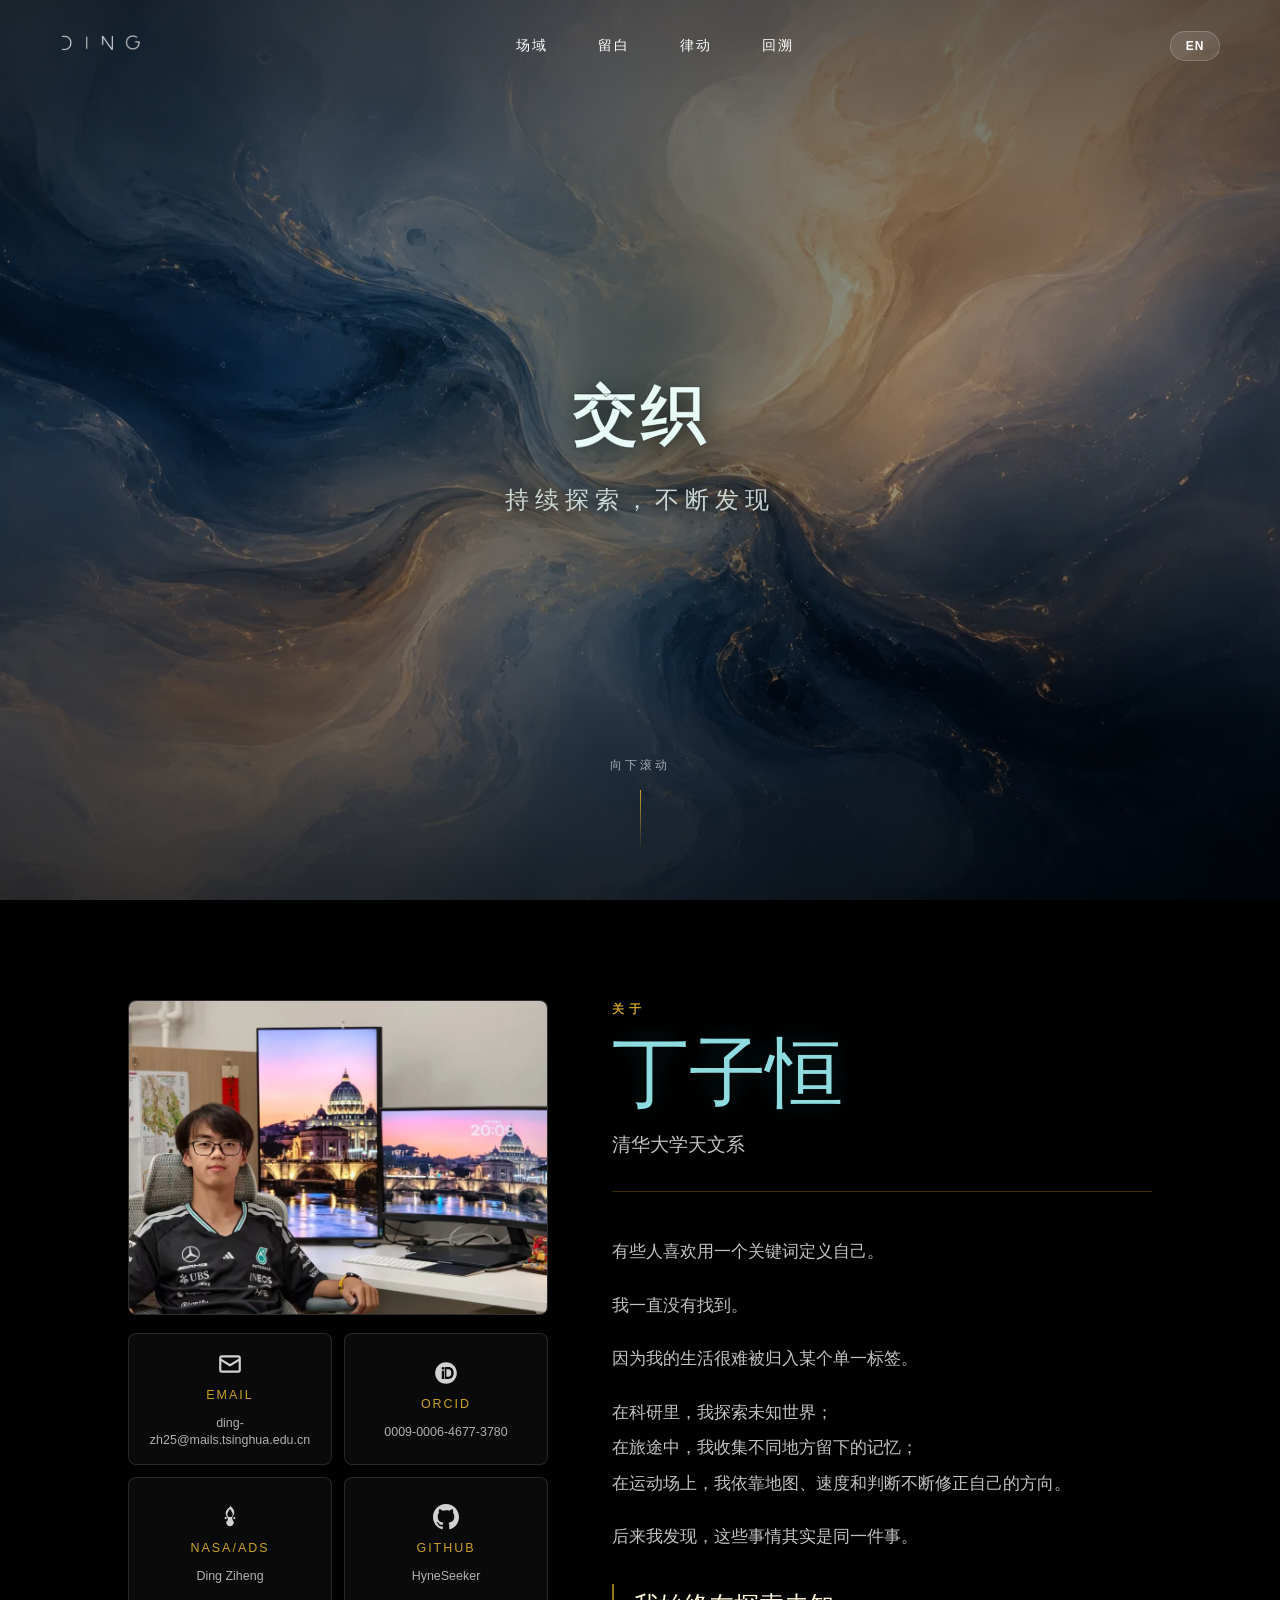
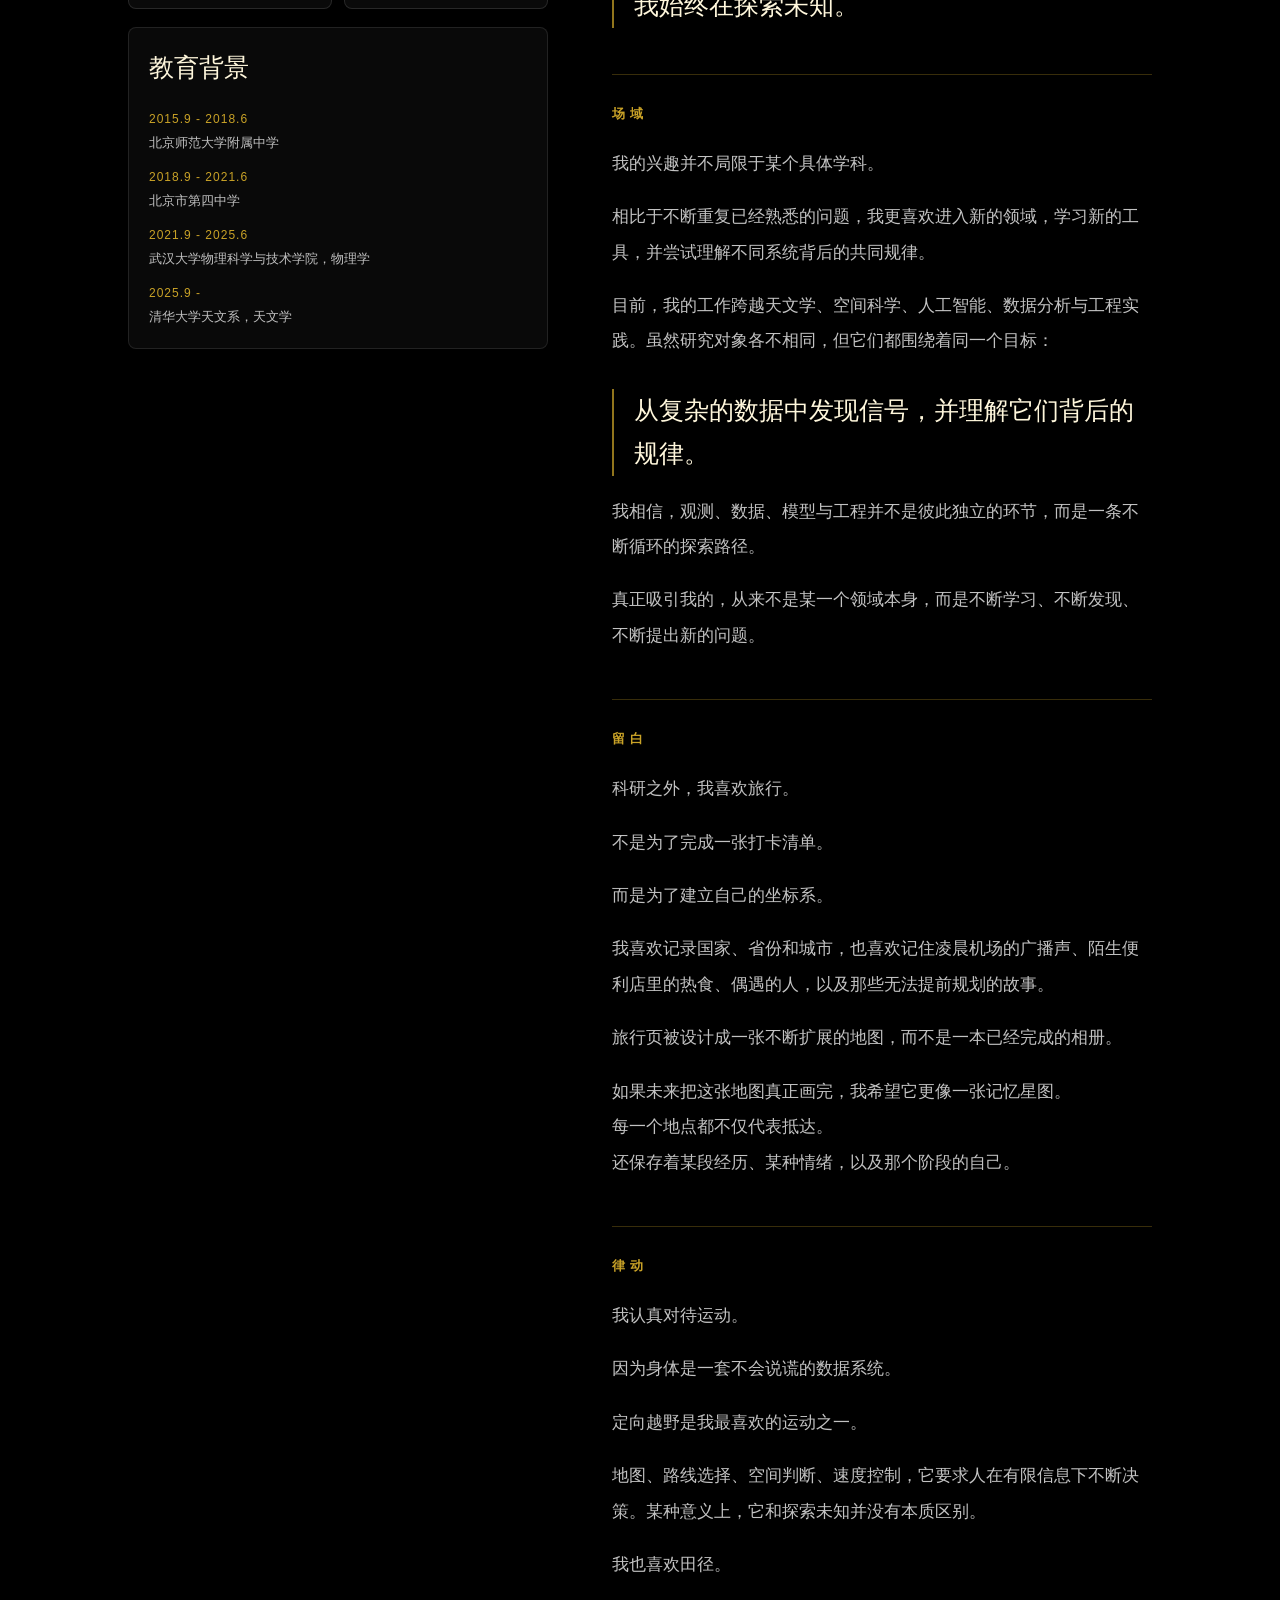
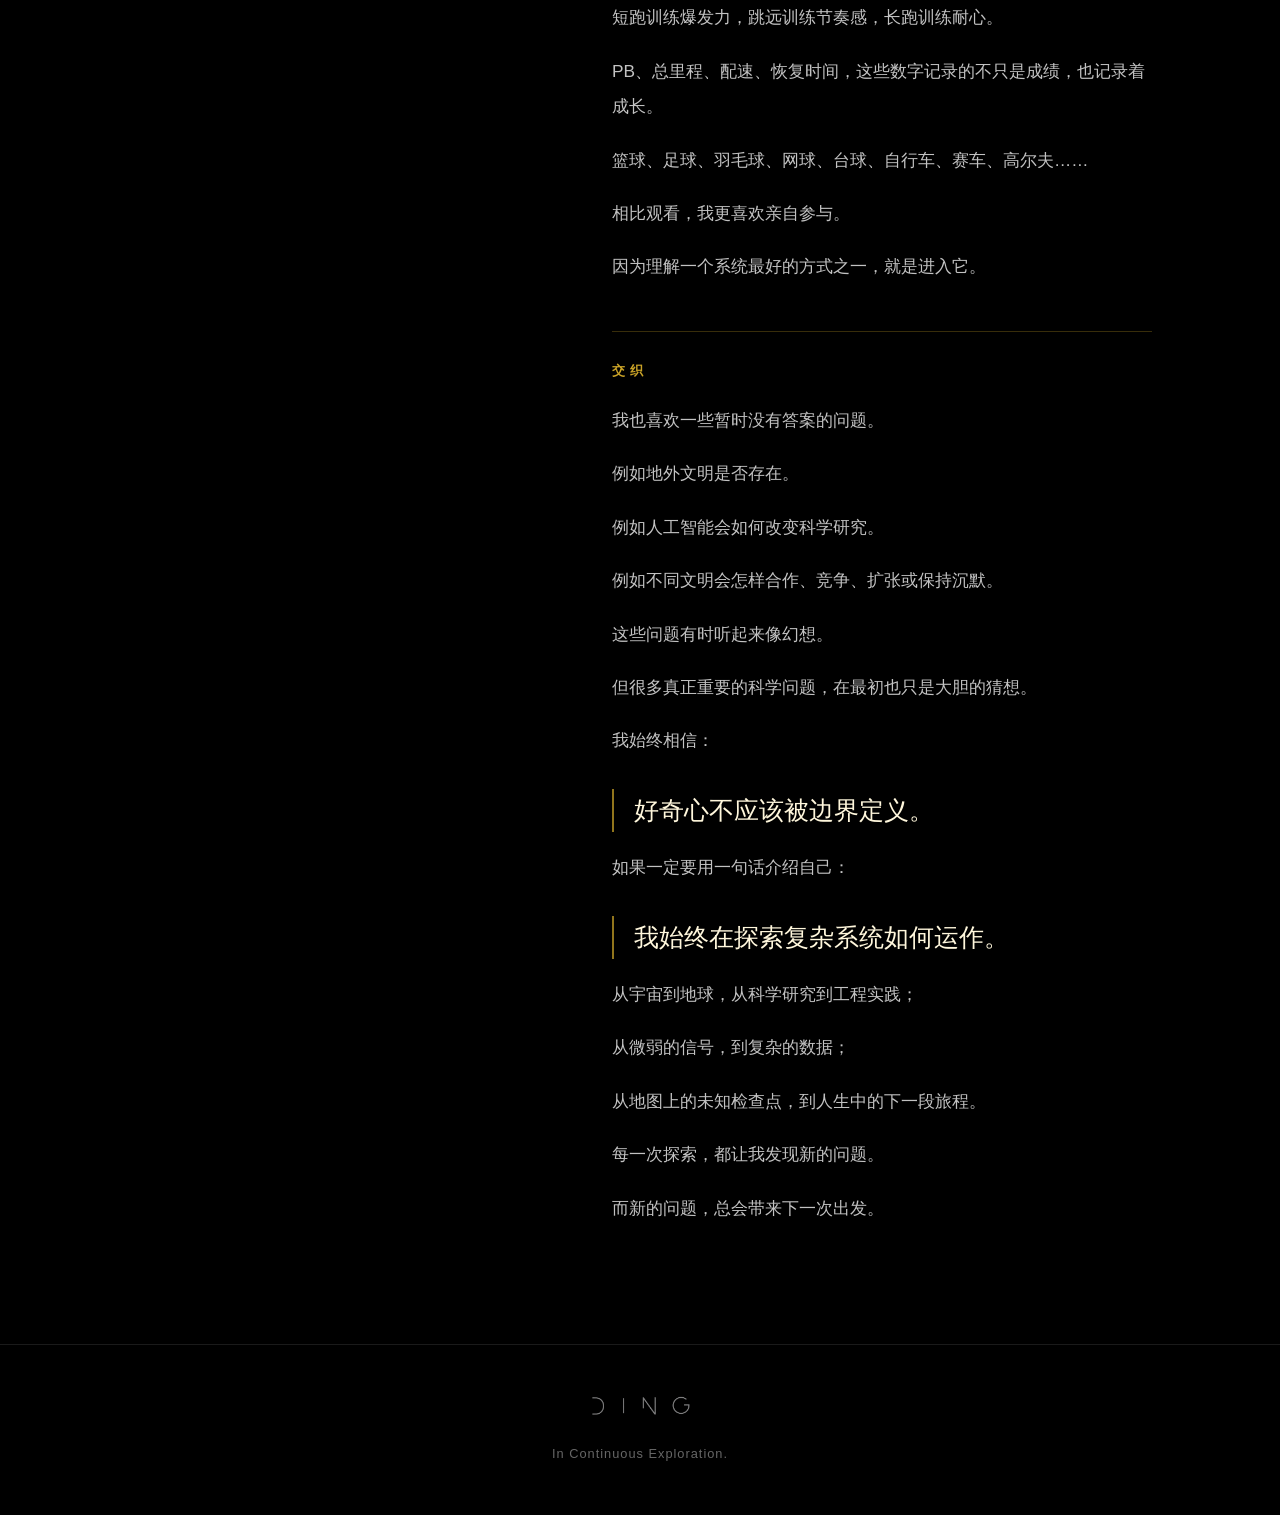
==== commit 956bb393: "Update20260729" ====
--- a/about.html
+++ b/about.html
@@ -52,8 +52,8 @@
                 <span class="lang-en">Interwoven</span>
             </h1>
             <p class="page-hero-subtitle">
-                <span class="lang-zh">在不同尺度上寻找信号</span>
-                <span class="lang-en">Seeking Signals Across Scales</span>
+                <span class="lang-zh">持续探索，不断发现</span>
+                <span class="lang-en">In Continuous Exploration</span>
             </p>
         </div>
         <div class="page-hero-scroll">
@@ -124,7 +124,7 @@
                 <header class="about-identity">
                     <p class="about-identity-kicker">
                         <span class="lang-zh">关于</span>
-                        <span class="lang-en">Profile</span>
+                        <span class="lang-en">About</span>
                     </p>
                     <h1>
                         <span class="lang-zh">丁子恒</span>
@@ -139,53 +139,55 @@
                     <p><span class="lang-zh">有些人喜欢用一个关键词定义自己。</span><span class="lang-en">Some people like to define themselves with a single keyword.</span></p>
                     <p><span class="lang-zh">我一直没有找到。</span><span class="lang-en">I have never quite found mine.</span></p>
                     <p><span class="lang-zh">因为我的生活很难被归入某个单一标签。</span><span class="lang-en">My life does not fit comfortably into one label.</span></p>
-                    <p><span class="lang-zh">在科研里，我寻找来自宇宙深处的微弱信号；<br>在旅途中，我收集陌生城市留下的坐标与记忆；<br>在运动场上，我依靠地图、速度和判断不断修正自己的方向。</span><span class="lang-en">In research, I look for faint signals from deep space;<br>while traveling, I collect coordinates and memories left by unfamiliar cities;<br>in sports, I use maps, speed, and judgment to keep correcting my direction.</span></p>
-                    <p><span class="lang-zh">后来我发现，这些事情其实是同一件事。</span><span class="lang-en">Later I realized that these things are, in some sense, the same thing.</span></p>
+                    <p><span class="lang-zh">在科研里，我探索未知世界；<br>在旅途中，我收集不同地方留下的记忆；<br>在运动场上，我依靠地图、速度和判断不断修正自己的方向。</span><span class="lang-en">In research, I explore the unknown.<br>While traveling, I collect memories from unfamiliar places.<br>In sports, I rely on maps, speed, and judgment to keep adjusting my direction.</span></p>
+                    <p><span class="lang-zh">后来我发现，这些事情其实是同一件事。</span><span class="lang-en">Later I realized that these are, in many ways, the same thing.</span></p>
                     <p class="about-pull"><span class="lang-zh">我始终在探索未知。</span><span class="lang-en">I am always exploring the unknown.</span></p>
 
                     <p class="about-marker"><span class="lang-zh">场域</span><span class="lang-en">Research</span></p>
-                    <p><span class="lang-zh">我的研究跨越仪器、观测与理论。</span><span class="lang-en">My research spans instrumentation, observation, and theory.</span></p>
-                    <p><span class="lang-zh">不是因为兴趣分散，而是因为许多真正有趣的问题，本来就不属于任何单一学科。</span><span class="lang-en">Not because my interests are scattered, but because many genuinely interesting questions do not belong to a single discipline.</span></p>
-                    <p><span class="lang-zh">引力波记录时空的震动，射电望远镜接收恒星残骸的低语，中微子和宇宙线像穿越亿万年的匿名来信。</span><span class="lang-en">Gravitational waves record the trembling of spacetime, radio telescopes receive the whispers of stellar remnants, and neutrinos and cosmic rays feel like anonymous letters crossing billions of years.</span></p>
-                    <p><span class="lang-zh">相比于“看见宇宙”，我更着迷于“监听宇宙”。</span><span class="lang-en">Rather than simply seeing the universe, I am more fascinated by listening to it.</span></p>
-                    <p><span class="lang-zh">我正在做许多看似跨度很大的工作：从稻城射电望远镜（DART）的巡天数据中构建源表，为未来的瞬变源研究建立基础；研究快速射电暴（FRB）与持续射电源（PRS）的形成机制；统计 FRB 事件率与宿主星系恒星形成历史之间的联系；利用 SPHEREx 研究亚稳态氦；通过 WHAM 和 JWST 追踪银河系高速云与气体循环；在 FAST 数据中寻找新的脉冲星；以及尝试将被动雷达应用于空间态势感知。</span><span class="lang-en">I am working on several projects that may seem far apart: building source catalogs from DART survey data for future transient searches; studying the formation mechanisms of fast radio bursts (FRBs) and persistent radio sources (PRSs); examining the relation between FRB event rates and host-galaxy star formation histories; using SPHEREx to study metastable helium; tracing Galactic high-velocity clouds and gas circulation with WHAM and JWST; searching for new pulsars in FAST data; and exploring passive radar for space situational awareness.</span></p>
-                    <p><span class="lang-zh">这些课题看起来彼此遥远。</span><span class="lang-en">These topics may look distant from one another.</span></p>
-                    <p><span class="lang-zh">但它们都指向同一个目标：</span><span class="lang-en">But they point toward the same goal:</span></p>
-                    <p class="about-pull"><span class="lang-zh">从噪声中识别信号，从现象中追问来源。</span><span class="lang-en">to identify signals in noise, and to ask where phenomena come from.</span></p>
+                    <p><span class="lang-zh">我的兴趣并不局限于某个具体学科。</span><span class="lang-en">My interests are not confined to a single discipline.</span></p>
+                    <p><span class="lang-zh">相比于不断重复已经熟悉的问题，我更喜欢进入新的领域，学习新的工具，并尝试理解不同系统背后的共同规律。</span><span class="lang-en">Rather than staying within familiar territory, I enjoy entering new fields, learning new tools, and discovering the common principles behind different systems.</span></p>
+                    <p><span class="lang-zh">目前，我的工作跨越天文学、空间科学、人工智能、数据分析与工程实践。虽然研究对象各不相同，但它们都围绕着同一个目标：</span><span class="lang-en">My current work spans astronomy, space science, artificial intelligence, data analysis, and engineering. Although the subjects are diverse, they are all driven by the same goal:</span></p>
+                    <p class="about-pull"><span class="lang-zh">从复杂的数据中发现信号，并理解它们背后的规律。</span><span class="lang-en">To uncover meaningful signals from complex data and understand the systems behind them.</span></p>
+                    <p><span class="lang-zh">我相信，观测、数据、模型与工程并不是彼此独立的环节，而是一条不断循环的探索路径。</span><span class="lang-en">To me, observations, data, models, and engineering are not isolated activities, but different stages of the same continuous process of exploration.</span></p>
+                    <p><span class="lang-zh">真正吸引我的，从来不是某一个领域本身，而是不断学习、不断发现、不断提出新的问题。</span><span class="lang-en">What fascinates me most is not a particular discipline, but the opportunity to keep learning, discovering, and asking new questions.</span></p>
 
                     <p class="about-marker"><span class="lang-zh">留白</span><span class="lang-en">Life</span></p>
-                    <p><span class="lang-zh">科研之外，我喜欢旅行。</span><span class="lang-en">Outside research, I like traveling.</span></p>
-                    <p><span class="lang-zh">不是为了完成一张打卡清单。</span><span class="lang-en">Not to complete a checklist.</span></p>
-                    <p><span class="lang-zh">而是为了建立自己的坐标系。</span><span class="lang-en">But to build my own coordinate system.</span></p>
-                    <p><span class="lang-zh">我喜欢记录国家、省份和城市，也喜欢记住凌晨机场的广播声、陌生便利店里的热食、偶遇的人和那些无法提前规划的故事。旅行页本身被设计成一张不断扩展的地图，而不是一本完成的相册。</span><span class="lang-en">I like recording countries, provinces, and cities; I also like remembering airport announcements before dawn, hot food in unfamiliar convenience stores, chance conversations, and stories that could never have been planned. The travel page is designed as an expanding map rather than a completed album.</span></p>
-                    <p><span class="lang-zh">如果未来把旅行地图真正完成，我希望它像一张记忆星图。</span><span class="lang-en">If I eventually finish the travel map, I hope it feels like a star map of memories.</span></p>
-                    <p><span class="lang-zh">每一个地点都不仅代表抵达。</span><span class="lang-en">Each point should mean more than arrival.</span></p>
-                    <p><span class="lang-zh">还保存着某段经历、某种情绪，以及某个阶段的自己。</span><span class="lang-en">It should preserve an experience, an emotion, and a version of myself from that time.</span></p>
+                    <p><span class="lang-zh">科研之外，我喜欢旅行。</span><span class="lang-en">Outside research, I enjoy traveling.</span></p>
+                    <p><span class="lang-zh">不是为了完成一张打卡清单。</span><span class="lang-en">Not to complete a checklist,</span></p>
+                    <p><span class="lang-zh">而是为了建立自己的坐标系。</span><span class="lang-en">but to build my own coordinate system.</span></p>
+                    <p><span class="lang-zh">我喜欢记录国家、省份和城市，也喜欢记住凌晨机场的广播声、陌生便利店里的热食、偶遇的人，以及那些无法提前规划的故事。</span><span class="lang-en">I like collecting countries, provinces, and cities, but I also remember airport announcements before dawn, hot food in unfamiliar convenience stores, chance encounters, and stories that could never have been planned.</span></p>
+                    <p><span class="lang-zh">旅行页被设计成一张不断扩展的地图，而不是一本已经完成的相册。</span><span class="lang-en">The travel page is designed as an expanding map rather than a finished album.</span></p>
+                    <p><span class="lang-zh">如果未来把这张地图真正画完，我希望它更像一张记忆星图。<br>每一个地点都不仅代表抵达。<br>还保存着某段经历、某种情绪，以及那个阶段的自己。</span><span class="lang-en">I hope that one day it will become a star map of memories, where every place preserves not only a destination, but also an experience, an emotion, and a version of myself.</span></p>
 
                     <p class="about-marker"><span class="lang-zh">律动</span><span class="lang-en">Motion</span></p>
                     <p><span class="lang-zh">我认真对待运动。</span><span class="lang-en">I take sports seriously.</span></p>
-                    <p><span class="lang-zh">因为身体是一套不会说谎的数据系统。</span><span class="lang-en">Because the body is a data system that does not lie.</span></p>
+                    <p><span class="lang-zh">因为身体是一套不会说谎的数据系统。</span><span class="lang-en">Because the body is a data system that never lies.</span></p>
                     <p><span class="lang-zh">定向越野是我最喜欢的运动之一。</span><span class="lang-en">Orienteering is one of my favorite sports.</span></p>
-                    <p><span class="lang-zh">地图、路线选择、空间判断、速度控制，它要求人在有限信息下不断决策。某种意义上，它和科研非常相似。</span><span class="lang-en">Maps, route choice, spatial judgment, and speed control force you to make decisions with limited information. In a way, it is very similar to research.</span></p>
+                    <p><span class="lang-zh">地图、路线选择、空间判断、速度控制，它要求人在有限信息下不断决策。某种意义上，它和探索未知并没有本质区别。</span><span class="lang-en">Maps, route choices, spatial judgment, and speed control all require making decisions with limited information. In many ways, that is no different from exploring the unknown.</span></p>
                     <p><span class="lang-zh">我也喜欢田径。</span><span class="lang-en">I also enjoy track and field.</span></p>
-                    <p><span class="lang-zh">短跑训练爆发力，跳远训练节奏感，长跑训练耐心。</span><span class="lang-en">Sprinting trains explosiveness, long jump trains rhythm, and distance running trains patience.</span></p>
-                    <p><span class="lang-zh">PB、总里程、配速、恢复时间，这些数字记录的不只是成绩，也记录着时间。</span><span class="lang-en">PBs, total mileage, pace, and recovery time record not only performance, but also time itself.</span></p>
-                    <p><span class="lang-zh">篮球、足球、羽毛球、网球、台球、自行车、赛车、高尔夫……相比观看，我更喜欢亲自参与。</span><span class="lang-en">Basketball, football, badminton, tennis, billiards, cycling, racing, golf... I would rather participate than only watch.</span></p>
-                    <p><span class="lang-zh">因为理解一个系统最好的方式之一，就是进入它。</span><span class="lang-en">Because one of the best ways to understand a system is to enter it.</span></p>
+                    <p><span class="lang-zh">短跑训练爆发力，跳远训练节奏感，长跑训练耐心。</span><span class="lang-en">Sprinting develops explosiveness, long jump develops rhythm, and distance running develops patience.</span></p>
+                    <p><span class="lang-zh">PB、总里程、配速、恢复时间，这些数字记录的不只是成绩，也记录着成长。</span><span class="lang-en">PBs, total mileage, pace, and recovery time record not only performance, but also growth.</span></p>
+                    <p><span class="lang-zh">篮球、足球、羽毛球、网球、台球、自行车、赛车、高尔夫……</span><span class="lang-en">Basketball, football, badminton, tennis, billiards, cycling, racing, golf…</span></p>
+                    <p><span class="lang-zh">相比观看，我更喜欢亲自参与。</span><span class="lang-en">Rather than simply watching, I prefer to participate.</span></p>
+                    <p><span class="lang-zh">因为理解一个系统最好的方式之一，就是进入它。</span><span class="lang-en">Because one of the best ways to understand a system is to become part of it.</span></p>
 
                     <p class="about-marker"><span class="lang-zh">交织</span><span class="lang-en">Interwoven</span></p>
-                    <p><span class="lang-zh">我还喜欢一些看起来有些离题的问题。</span><span class="lang-en">I am also drawn to questions that may seem a little off-topic.</span></p>
-                    <p><span class="lang-zh">比如寻找地外文明。</span><span class="lang-en">For example, the search for extraterrestrial civilizations.</span></p>
-                    <p><span class="lang-zh">比如文明如何在宇宙尺度上合作、竞争、扩张与沉默。</span><span class="lang-en">Or how civilizations might cooperate, compete, expand, and remain silent on cosmic scales.</span></p>
-                    <p><span class="lang-zh">这些问题常常被认为属于科幻。</span><span class="lang-en">These questions are often treated as science fiction.</span></p>
-                    <p><span class="lang-zh">但很多重要的科学问题，在最初也只是一些看起来过于遥远的想象。</span><span class="lang-en">But many important scientific questions began as ideas that once seemed far too remote.</span></p>
-                    <p><span class="lang-zh">我始终相信：好奇心不应该被边界定义。</span><span class="lang-en">I believe curiosity should not be defined by boundaries.</span></p>
+                    <p><span class="lang-zh">我也喜欢一些暂时没有答案的问题。</span><span class="lang-en">I am also fascinated by questions that do not yet have answers.</span></p>
+                    <p><span class="lang-zh">例如地外文明是否存在。</span><span class="lang-en">Whether extraterrestrial civilizations exist.</span></p>
+                    <p><span class="lang-zh">例如人工智能会如何改变科学研究。</span><span class="lang-en">How artificial intelligence will reshape scientific discovery.</span></p>
+                    <p><span class="lang-zh">例如不同文明会怎样合作、竞争、扩张或保持沉默。</span><span class="lang-en">How civilizations might cooperate, compete, expand, or remain silent across cosmic timescales.</span></p>
+                    <p><span class="lang-zh">这些问题有时听起来像幻想。</span><span class="lang-en">Many of these questions sound speculative today.</span></p>
+                    <p><span class="lang-zh">但很多真正重要的科学问题，在最初也只是大胆的猜想。</span><span class="lang-en">But many of the most important scientific questions once began as bold imagination.</span></p>
+                    <p><span class="lang-zh">我始终相信：</span><span class="lang-en">I have always believed:</span></p>
+                    <p class="about-pull"><span class="lang-zh">好奇心不应该被边界定义。</span><span class="lang-en">Curiosity should never be limited by boundaries.</span></p>
 
                     <p><span class="lang-zh">如果一定要用一句话介绍自己：</span><span class="lang-en">If I had to introduce myself in one sentence:</span></p>
-                    <p class="about-pull"><span class="lang-zh">我在不同尺度上寻找信号。</span><span class="lang-en">I search for signals across different scales.</span></p>
-                    <p><span class="lang-zh">从银河深处的一次射电脉冲，到近地轨道上的空间碎片；<br>从恒星死亡留下的回声，到文明留下的痕迹；<br>从地图上的未知检查点，到人生中的下一段旅程。</span><span class="lang-en">From a radio pulse deep in the Galaxy to space debris in near-Earth orbit;<br>from the echoes left by stellar death to traces left by civilizations;<br>from an unknown checkpoint on a map to the next journey in life.</span></p>
-                    <p><span class="lang-zh">我对宇宙感兴趣。</span><span class="lang-en">I am interested in the universe.</span></p>
-                    <p><span class="lang-zh">也对宇宙里的我们感兴趣。</span><span class="lang-en">And I am interested in us within it.</span></p>
+                    <p class="about-pull"><span class="lang-zh">我始终在探索复杂系统如何运作。</span><span class="lang-en">I explore how complex systems work.</span></p>
+                    <p><span class="lang-zh">从宇宙到地球，从科学研究到工程实践；</span><span class="lang-en">From the Universe to Earth.<br>From scientific research to engineering.</span></p>
+                    <p><span class="lang-zh">从微弱的信号，到复杂的数据；</span><span class="lang-en">From faint signals to complex data.</span></p>
+                    <p><span class="lang-zh">从地图上的未知检查点，到人生中的下一段旅程。</span><span class="lang-en">From unknown checkpoints on a map to the next journey in life.</span></p>
+                    <p><span class="lang-zh">每一次探索，都让我发现新的问题。</span><span class="lang-en">Every exploration reveals new questions.</span></p>
+                    <p><span class="lang-zh">而新的问题，总会带来下一次出发。</span><span class="lang-en">And those questions are what keep me moving forward.</span></p>
                 </div>
             </article>
         </div>
--- a/css/pages.css
+++ b/css/pages.css
@@ -278,7 +278,7 @@
 
 .content-list {
     max-width: 1200px;
-    margin: 0;
+    margin: 0 auto;
 }
 
 .research-section {
@@ -1158,6 +1158,18 @@
     border-radius: 8px;
 }
 
+.research-image-link {
+    display: block;
+    width: 100%;
+    color: inherit;
+    line-height: 0;
+}
+
+.research-image-link:focus-visible {
+    outline: 2px solid var(--color-accent);
+    outline-offset: -3px;
+}
+
 .contain-image {
     object-fit: contain;
     padding: 30px;
@@ -1269,6 +1281,12 @@
     color: #ffb187;
 }
 
+.item-tags .tag-first-author {
+    background: rgba(150, 116, 255, 0.16);
+    border-color: rgba(174, 148, 255, 0.44);
+    color: #c9b8ff;
+}
+
 .talks-list {
     display: grid;
     gap: 14px;
@@ -1352,7 +1370,7 @@
 
 .media-log-stats {
     display: grid;
-    grid-template-columns: repeat(2, minmax(0, 1fr));
+    grid-template-columns: repeat(3, minmax(0, 1fr));
     gap: 16px;
     margin-bottom: 28px;
 }
@@ -1374,6 +1392,11 @@
     background: linear-gradient(135deg, rgba(244, 150, 108, 0.1), rgba(255, 255, 255, 0.025));
 }
 
+.media-log-stat-series {
+    border-color: rgba(174, 148, 255, 0.28);
+    background: linear-gradient(135deg, rgba(150, 116, 255, 0.1), rgba(255, 255, 255, 0.025));
+}
+
 .media-log-number {
     grid-row: span 2;
     color: var(--color-accent);
@@ -1389,6 +1412,11 @@
     text-shadow: 0 0 24px rgba(226, 116, 82, 0.18);
 }
 
+.media-log-stat-series .media-log-number {
+    color: #c9b8ff;
+    text-shadow: 0 0 24px rgba(150, 116, 255, 0.18);
+}
+
 .media-log-label,
 .media-log-unit {
     min-width: 0;
@@ -1410,7 +1438,7 @@
 
 .media-log-grid {
     display: grid;
-    grid-template-columns: repeat(2, minmax(0, 1fr));
+    grid-template-columns: repeat(3, minmax(0, 1fr));
     gap: 18px;
 }
 
@@ -1755,64 +1783,210 @@
     margin: 0;
 }
 
-.ideas-section {
-    margin-top: 20px;
-}
-
-.ideas-grid {
-    display: grid;
-    grid-template-columns: repeat(2, minmax(0, 1fr));
-    gap: 22px;
-}
-
-.ideas-grid .idea-card {
-    display: block;
-    min-height: 320px;
-    padding: 28px;
-    border: 1px solid rgba(135, 231, 235, 0.16);
-    border-radius: 8px;
-    background:
-        radial-gradient(circle at 88% 12%, rgba(135, 231, 235, 0.12), transparent 28%),
-        linear-gradient(135deg, rgba(255, 255, 255, 0.055), rgba(255, 255, 255, 0.02));
-    box-shadow: 0 18px 48px rgba(0, 0, 0, 0.24);
-    border-bottom: 1px solid rgba(135, 231, 235, 0.16);
-}
-
-.idea-card-top {
+.finished-group + .finished-group {
+    margin-top: 96px;
+}
+
+.finished-group-heading {
     display: flex;
     align-items: center;
-    justify-content: space-between;
-    gap: 18px;
-    margin-bottom: 28px;
-}
-
-.idea-number {
+    gap: 14px;
+    padding-bottom: 8px;
+}
+
+.finished-group-heading::before {
+    content: '';
+    flex: 0 0 26px;
+    height: 2px;
+    background: var(--color-accent);
+    opacity: 0.76;
+}
+
+.finished-group-heading::after {
+    content: '';
+    flex: 1 1 auto;
+    height: 1px;
+    margin-left: 8px;
+    background: linear-gradient(to right, rgba(255, 255, 255, 0.18), rgba(255, 255, 255, 0.02));
+}
+
+.finished-group-index {
+    color: rgba(142, 219, 224, 0.62);
+    font-size: 0.7rem;
+    font-weight: 500;
+    letter-spacing: 2px;
+    line-height: 1;
+}
+
+.finished-group-heading h3 {
+    color: var(--color-title);
+    font-size: clamp(1.05rem, 1.8vw, 1.35rem);
+    font-weight: 400;
+    letter-spacing: 3px;
+    line-height: 1.2;
+    text-transform: uppercase;
+}
+
+.finished-item {
+    align-items: center;
+    gap: 26px 52px;
+    padding: 58px 0;
+}
+
+.finished-item .item-number {
+    font-size: clamp(2.5rem, 4vw, 3.8rem);
+}
+
+.finished-item .item-content {
+    padding-top: 0;
+}
+
+.finished-item-balanced {
+    grid-template-columns: minmax(380px, 1.05fr) minmax(0, 0.95fr);
+}
+
+.finished-item-portrait {
+    grid-template-columns: minmax(280px, 0.68fr) minmax(380px, 1.32fr);
+}
+
+.finished-item-portrait .item-image {
+    width: min(100%, 430px);
+    justify-self: center;
+}
+
+.finished-item-wide {
+    grid-template-columns: minmax(0, 1fr);
+    gap: 30px;
+}
+
+.finished-item-wide .item-content {
+    display: grid;
+    grid-template-columns: minmax(280px, 0.9fr) minmax(0, 1.1fr);
+    gap: 20px 56px;
+    align-items: start;
+}
+
+.finished-item-wide .item-title {
+    grid-column: 1;
+    grid-row: 1;
+    margin-bottom: 0;
+}
+
+.finished-item-wide .item-description {
+    grid-column: 2;
+    grid-row: 1 / span 2;
+    margin-bottom: 0;
+}
+
+.finished-item-wide .item-tags {
+    grid-column: 1;
+    grid-row: 2;
+}
+
+.finished-item-tags-after-description .item-title {
+    grid-row: 1 / span 2;
+}
+
+.finished-item-tags-after-description .item-description {
+    grid-row: 1;
+}
+
+.finished-item-tags-after-description .item-tags {
+    grid-column: 2;
+    grid-row: 2;
+}
+
+.notebook-section {
+    margin-top: 20px;
+}
+
+.notebook-intro {
+    max-width: 820px;
+    margin-top: 22px;
+    color: rgba(255, 255, 255, 0.7);
+    font-size: 1rem;
+    line-height: 1.8;
+}
+
+.notebook-formats {
+    margin-top: 16px;
+    color: rgba(142, 219, 224, 0.72);
+    font-size: 0.72rem;
+    letter-spacing: 2px;
+    line-height: 1.8;
+    text-transform: uppercase;
+}
+
+.notebook-stream {
+    border-top: 1px solid rgba(255, 255, 255, 0.1);
+}
+
+.notebook-entry {
+    grid-template-columns: 150px minmax(0, 1fr);
+    gap: 48px;
+    padding: 42px 0;
+}
+
+.notebook-meta {
+    display: grid;
+    align-content: start;
+    gap: 12px;
+}
+
+.notebook-index {
     color: rgba(142, 219, 224, 0.78);
     font-family: 'Times New Roman', serif;
-    font-size: clamp(2.1rem, 4vw, 3.6rem);
-    font-weight: 700;
+    font-size: clamp(1.55rem, 2.5vw, 2.2rem);
     line-height: 1;
 }
 
-.idea-status {
-    color: rgba(255, 177, 135, 0.9);
+.notebook-type,
+.notebook-state,
+.notebook-visibility {
     font-size: 0.68rem;
     letter-spacing: 2px;
+    line-height: 1.5;
     text-transform: uppercase;
 }
 
-.idea-title {
+.notebook-type {
+    color: rgba(255, 177, 135, 0.88);
+}
+
+.notebook-note {
+    min-width: 0;
+    padding-left: 30px;
+    border-left: 1px solid rgba(135, 231, 235, 0.2);
+}
+
+.notebook-note-head {
+    display: flex;
+    align-items: center;
+    gap: 18px;
     margin-bottom: 18px;
+}
+
+.notebook-state {
+    color: var(--color-accent);
+}
+
+.notebook-visibility {
+    color: rgba(255, 255, 255, 0.42);
+}
+
+.notebook-title {
+    margin-bottom: 16px;
     color: var(--color-title);
-    font-size: clamp(1.2rem, 2vw, 1.65rem);
+    font-size: clamp(1.3rem, 2.2vw, 1.85rem);
     font-weight: 300;
     letter-spacing: 0;
     line-height: 1.35;
     text-shadow: 0 2px 16px rgba(0, 0, 0, 0.72);
 }
 
-.idea-description {
-    margin-bottom: 26px;
+.notebook-description {
+    max-width: 820px;
+    margin-bottom: 24px;
     color: rgba(255, 255, 255, 0.68);
     font-size: 0.95rem;
     line-height: 1.85;
@@ -3179,6 +3353,31 @@
         order: initial;
     }
 
+    .finished-item-wide .item-content {
+        grid-template-columns: minmax(0, 1fr);
+        gap: 18px;
+    }
+
+    .finished-item-wide .item-title,
+    .finished-item-wide .item-description,
+    .finished-item-wide .item-tags {
+        grid-column: 1;
+        grid-row: auto;
+    }
+
+    .finished-item-wide .item-title {
+        margin-bottom: 6px;
+    }
+
+    .finished-item-wide .item-description {
+        margin-bottom: 6px;
+    }
+
+    .finished-item-portrait .item-image {
+        width: min(100%, 560px);
+        justify-self: center;
+    }
+
     .sports-feature-item {
         grid-template-columns: 1fr;
     }
@@ -3205,12 +3404,18 @@
         grid-template-columns: repeat(2, minmax(0, 1fr));
     }
 
-    .ideas-grid {
-        grid-template-columns: 1fr;
-    }
-
-    .ideas-grid .idea-card {
-        min-height: auto;
+    .notebook-entry {
+        gap: 24px;
+    }
+
+    .notebook-meta {
+        display: flex;
+        align-items: baseline;
+        gap: 18px;
+    }
+
+    .notebook-note {
+        padding-left: 22px;
     }
 
     .sports-card-grid {
@@ -3576,12 +3781,46 @@
         font-size: 0.75rem;
     }
 
-    .ideas-grid .idea-card {
-        padding: 22px;
-    }
-
-    .idea-card-top {
-        margin-bottom: 22px;
+    .finished-group + .finished-group {
+        margin-top: 64px;
+    }
+
+    .finished-group-heading {
+        gap: 10px;
+    }
+
+    .finished-group-heading::before {
+        flex-basis: 18px;
+    }
+
+    .finished-group-heading::after {
+        margin-left: 2px;
+    }
+
+    .finished-group-heading h3 {
+        letter-spacing: 2px;
+    }
+
+    .finished-item {
+        gap: 28px;
+        padding: 42px 0;
+    }
+
+    .notebook-entry {
+        padding: 32px 0;
+    }
+
+    .notebook-meta {
+        flex-wrap: wrap;
+    }
+
+    .notebook-note {
+        padding-left: 18px;
+    }
+
+    .notebook-note-head {
+        flex-wrap: wrap;
+        gap: 10px 16px;
     }
 
     .photo-lightbox {
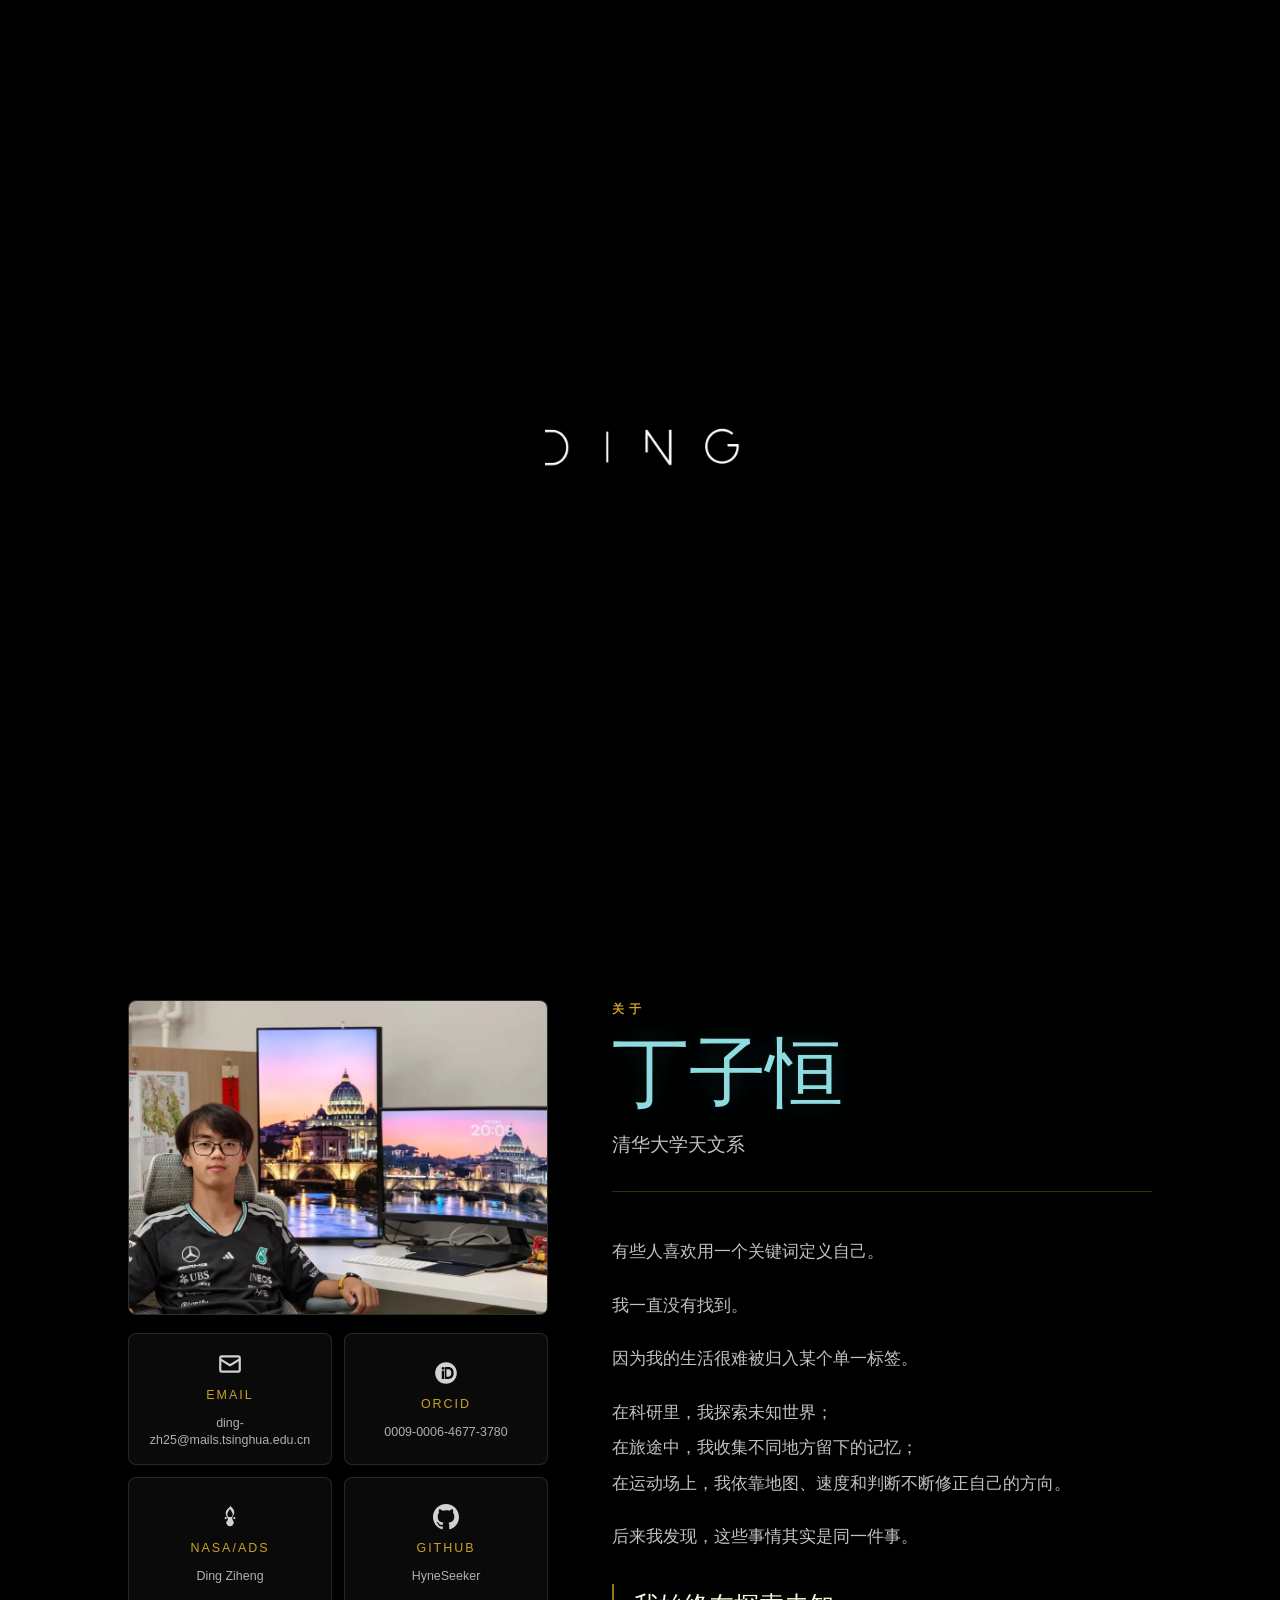
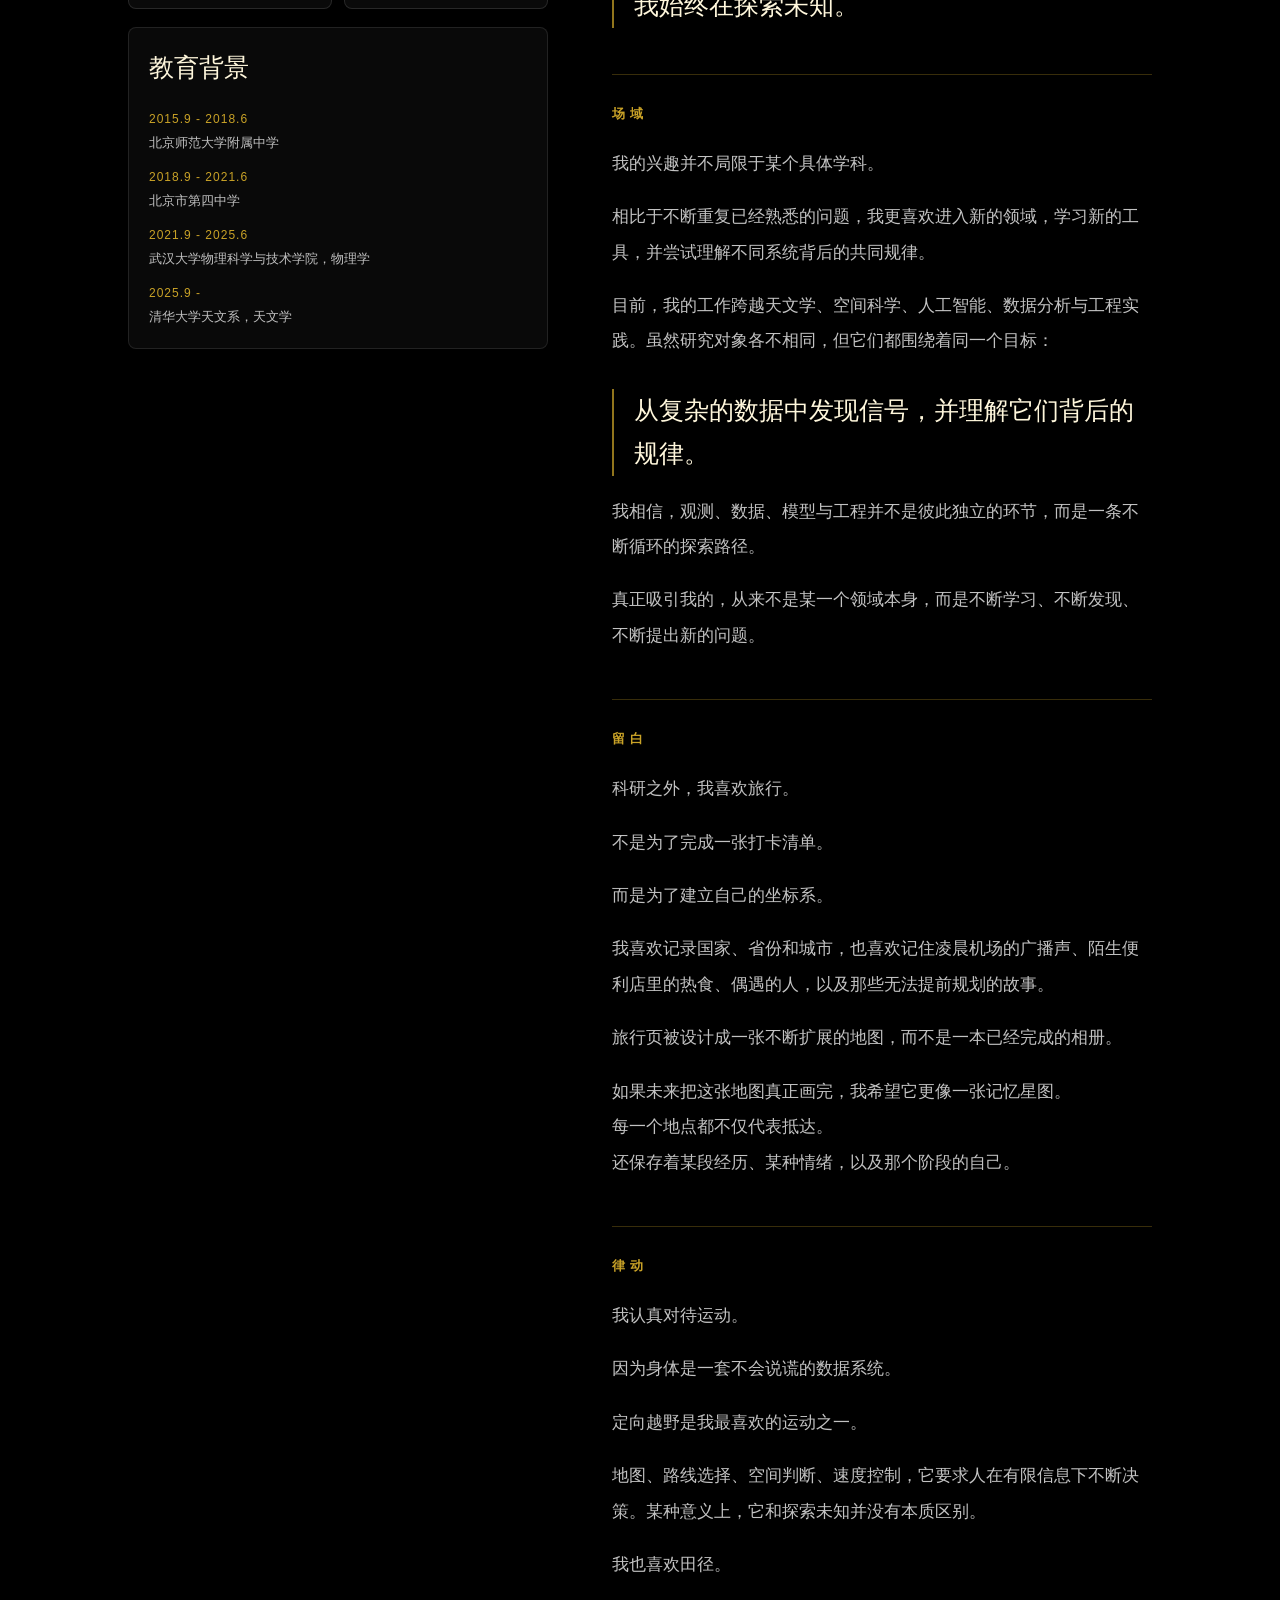
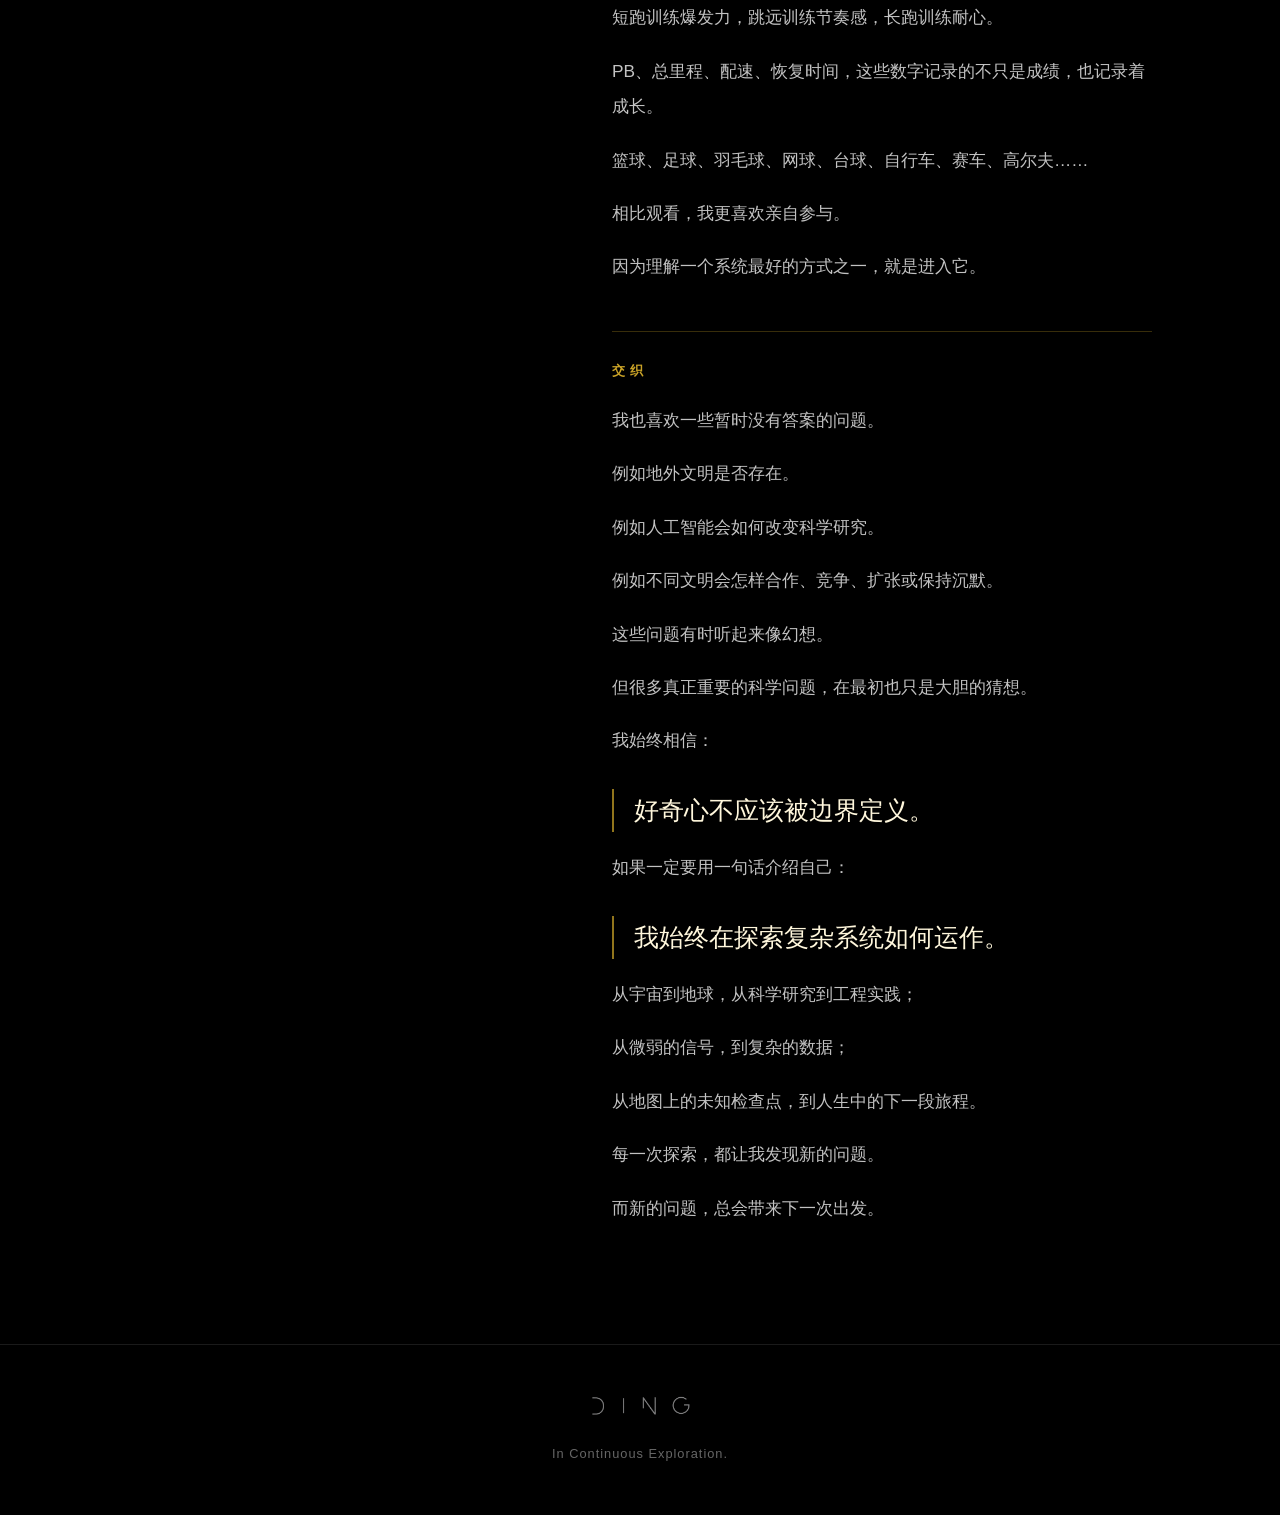
==== commit b7fe4fe4: "Optimize20260730" ====
--- a/about.html
+++ b/about.html
@@ -4,12 +4,35 @@
     <meta charset="UTF-8">
     <meta name="viewport" content="width=device-width, initial-scale=1.0">
     <title>交织 | About</title>
+    <script>
+        (function () {
+            try {
+                const startedAt = Number(sessionStorage.getItem('pageTransitionStartedAt'));
+                const target = sessionStorage.getItem('pageTransitionTarget');
+                const currentPage = window.location.pathname.split('/').pop();
+                const elapsed = Date.now() - startedAt;
+                if (startedAt && elapsed < 10000 && (!target || target === currentPage)) {
+                    document.documentElement.classList.add('page-transition-arriving');
+                    window.setTimeout(() => document.documentElement.classList.remove('page-transition-arriving'), Math.max(0, 1000 - elapsed) + 800);
+                }
+            } catch (error) {}
+        }());
+    </script>
     <link rel="preload" as="image" href="images/mobile/1024/ABOUT/jiaozhi.webp" media="(max-width: 768px)" fetchpriority="high">
     <link rel="preload" as="image" href="images/ABOUT/jiaozhi.webp" media="(min-width: 769px)" fetchpriority="high">
-    <link rel="stylesheet" href="css/style.css?v=mobile-home-20260605">
-    <link rel="stylesheet" href="css/pages.css?v=mobile-home-20260605">
+    <link rel="stylesheet" href="css/style.css?v=transition-20260730">
+    <link rel="stylesheet" href="css/pages.css?v=transition-20260730">
 </head>
 <body data-lang="zh">
+    <div class="loader page-arrival-loader" id="pageArrivalLoader" aria-hidden="true">
+        <div class="loader-logo">
+            <img src="images/mobile/480/Ding_ver1.webp" alt="DING Logo" class="logo-img">
+        </div>
+        <div class="loader-progress">
+            <div class="progress-bar"></div>
+        </div>
+    </div>
+
     <!-- 导航栏 -->
     <nav class="nav" id="nav">
         <div class="nav-logo">
@@ -207,7 +230,6 @@
         </div>
     </footer>
 
-    <script src="js/main.js?v=mobile-home-20260605"></script>
-    <script src="js/pages.js?v=mobile-home-20260605"></script>
+    <script src="js/pages.js?v=transition-20260730"></script>
 </body>
 </html>
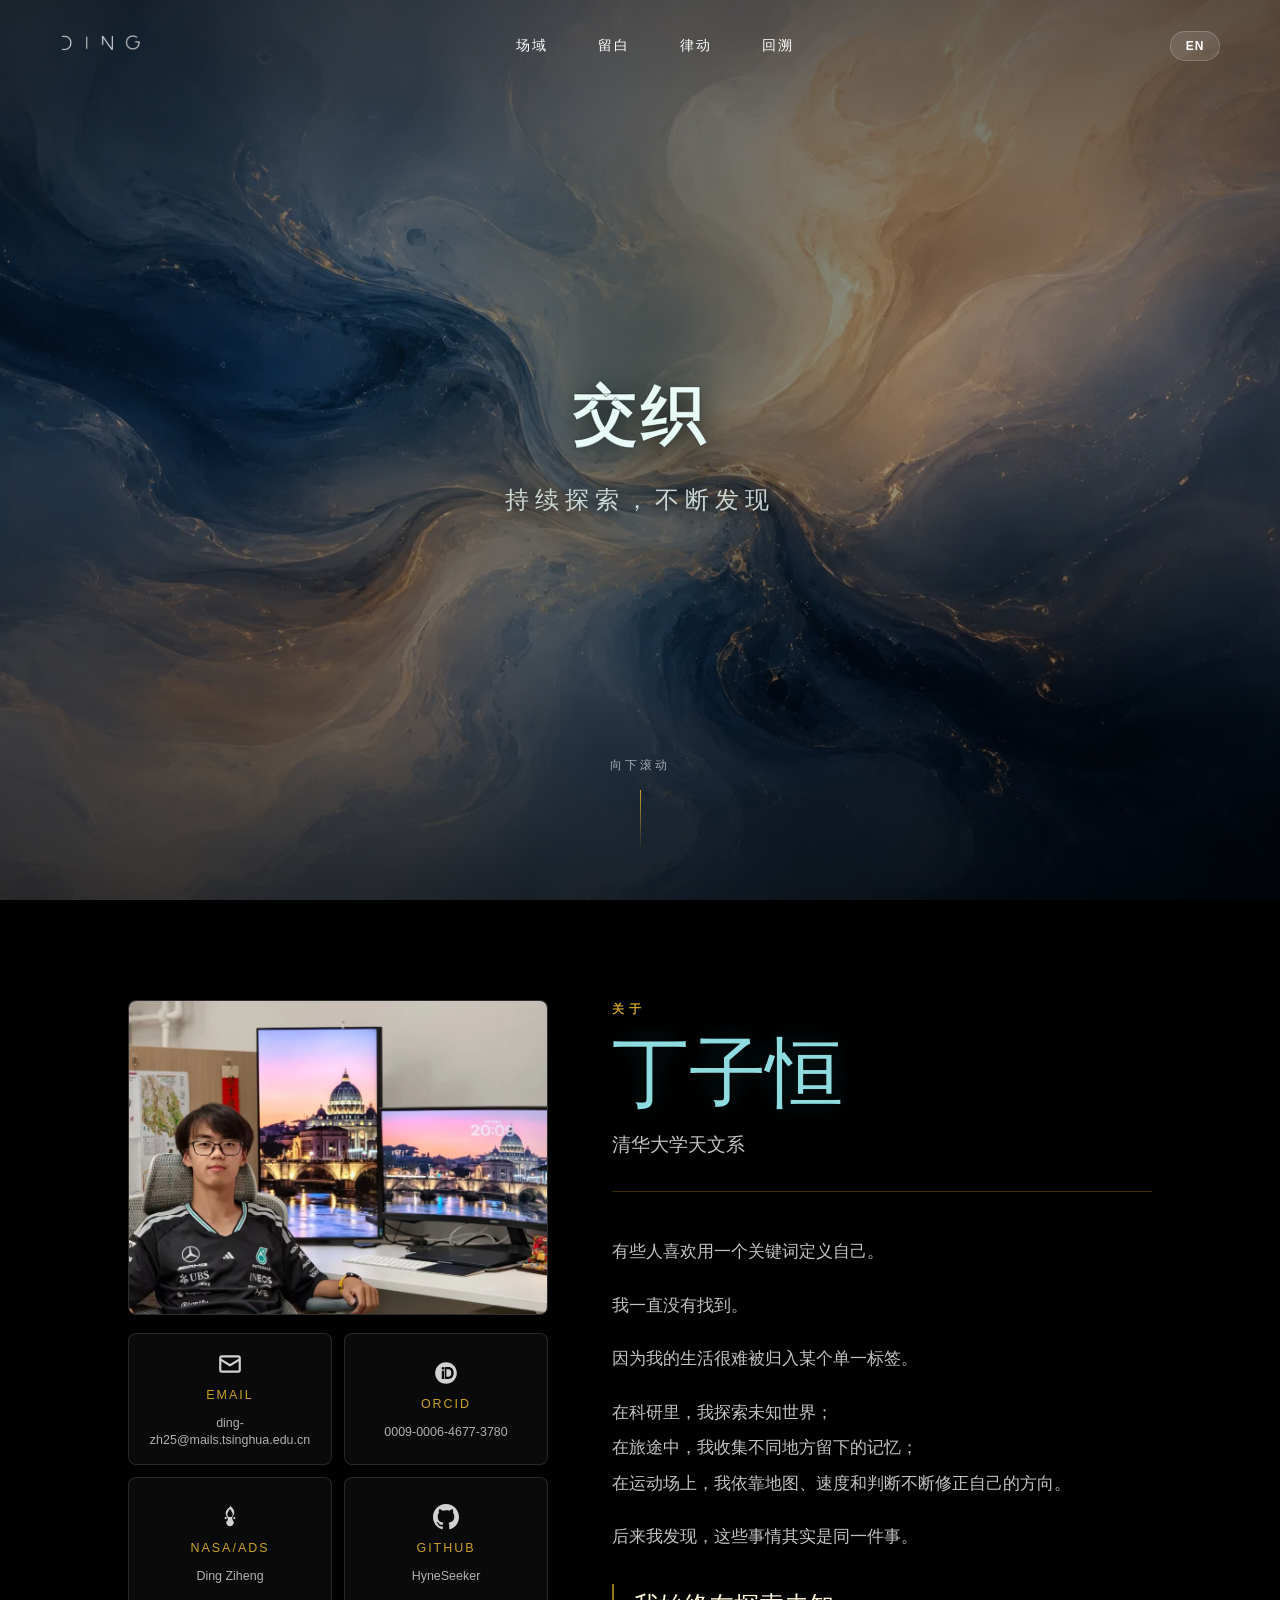
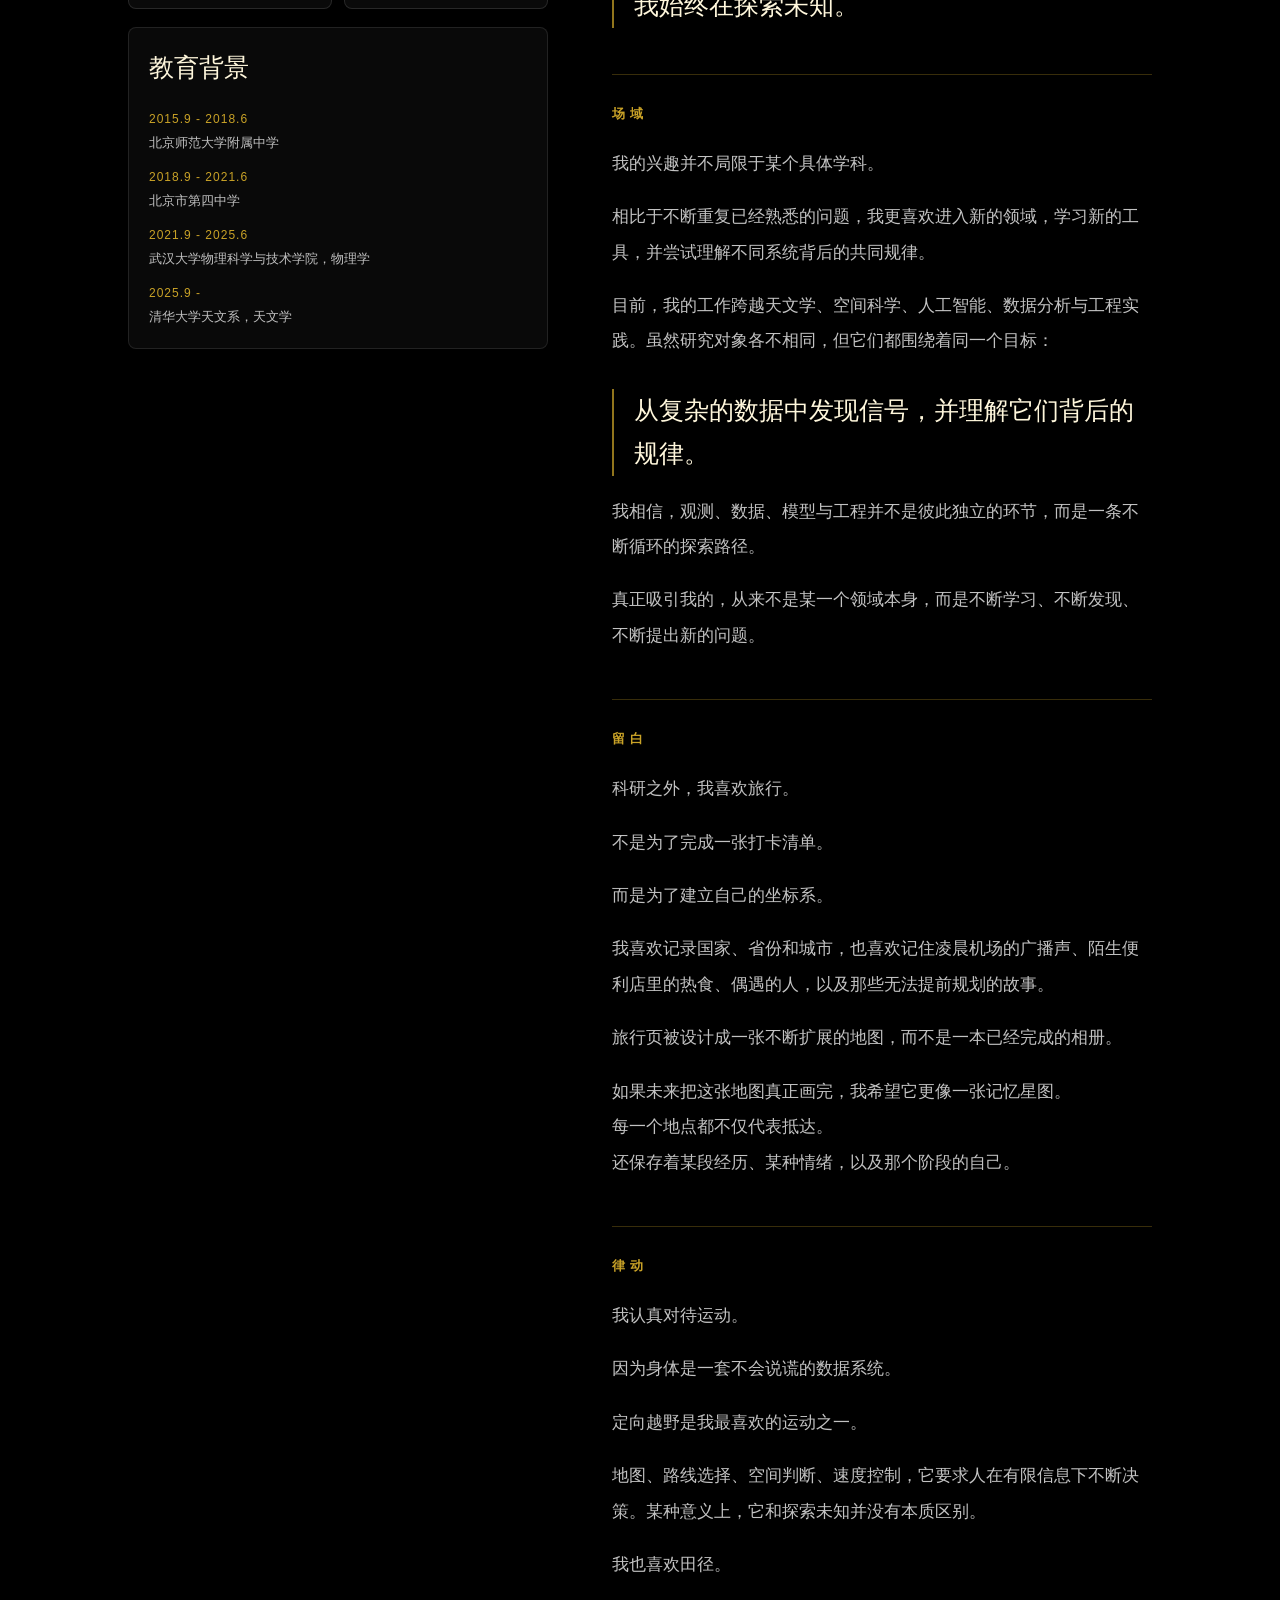
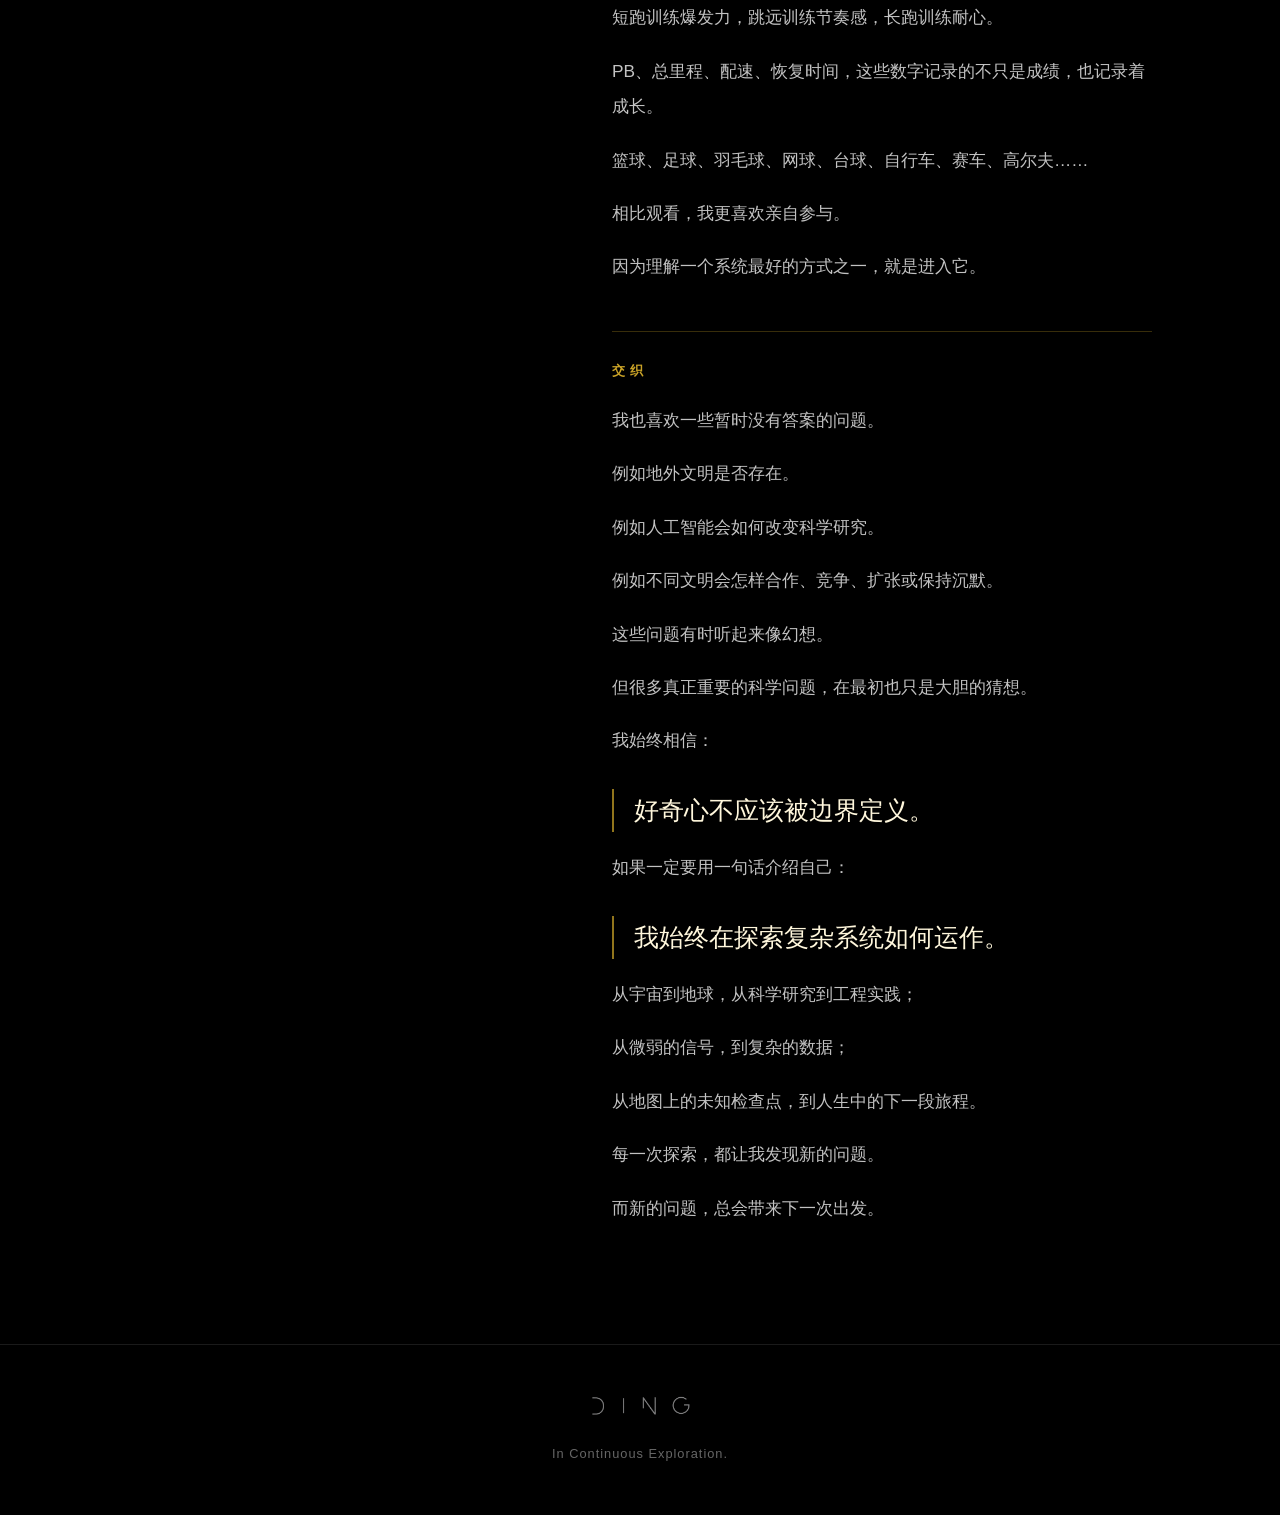
==== commit 3a039e79: "Optimize20260730" ====
--- a/about.html
+++ b/about.html
@@ -4,35 +4,12 @@
     <meta charset="UTF-8">
     <meta name="viewport" content="width=device-width, initial-scale=1.0">
     <title>交织 | About</title>
-    <script>
-        (function () {
-            try {
-                const startedAt = Number(sessionStorage.getItem('pageTransitionStartedAt'));
-                const target = sessionStorage.getItem('pageTransitionTarget');
-                const currentPage = window.location.pathname.split('/').pop();
-                const elapsed = Date.now() - startedAt;
-                if (startedAt && elapsed < 10000 && (!target || target === currentPage)) {
-                    document.documentElement.classList.add('page-transition-arriving');
-                    window.setTimeout(() => document.documentElement.classList.remove('page-transition-arriving'), Math.max(0, 1000 - elapsed) + 800);
-                }
-            } catch (error) {}
-        }());
-    </script>
     <link rel="preload" as="image" href="images/mobile/1024/ABOUT/jiaozhi.webp" media="(max-width: 768px)" fetchpriority="high">
     <link rel="preload" as="image" href="images/ABOUT/jiaozhi.webp" media="(min-width: 769px)" fetchpriority="high">
-    <link rel="stylesheet" href="css/style.css?v=transition-20260730">
-    <link rel="stylesheet" href="css/pages.css?v=transition-20260730">
+    <link rel="stylesheet" href="css/style.css?v=transition-direct-20260730">
+    <link rel="stylesheet" href="css/pages.css?v=transition-direct-20260730">
 </head>
 <body data-lang="zh">
-    <div class="loader page-arrival-loader" id="pageArrivalLoader" aria-hidden="true">
-        <div class="loader-logo">
-            <img src="images/mobile/480/Ding_ver1.webp" alt="DING Logo" class="logo-img">
-        </div>
-        <div class="loader-progress">
-            <div class="progress-bar"></div>
-        </div>
-    </div>
-
     <!-- 导航栏 -->
     <nav class="nav" id="nav">
         <div class="nav-logo">
@@ -230,6 +207,6 @@
         </div>
     </footer>
 
-    <script src="js/pages.js?v=transition-20260730"></script>
+    <script src="js/pages.js?v=transition-direct-20260730"></script>
 </body>
 </html>
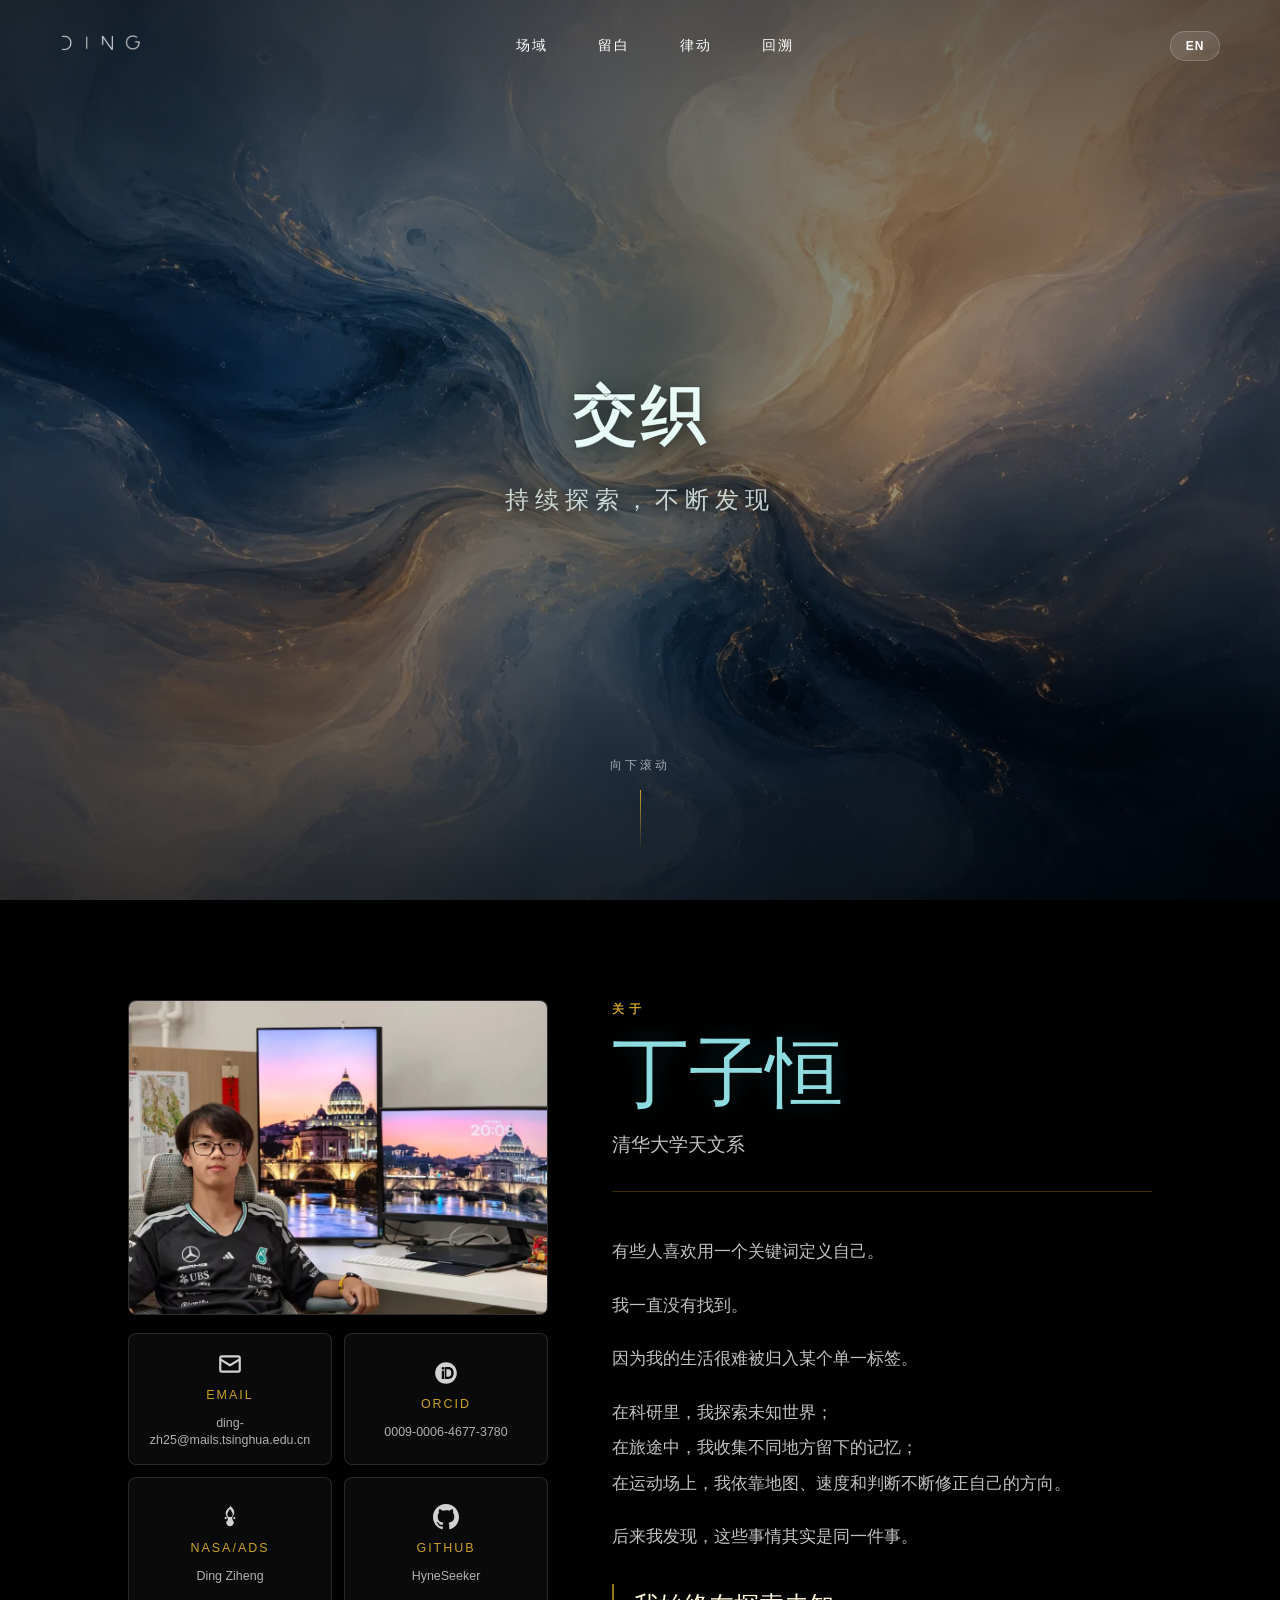
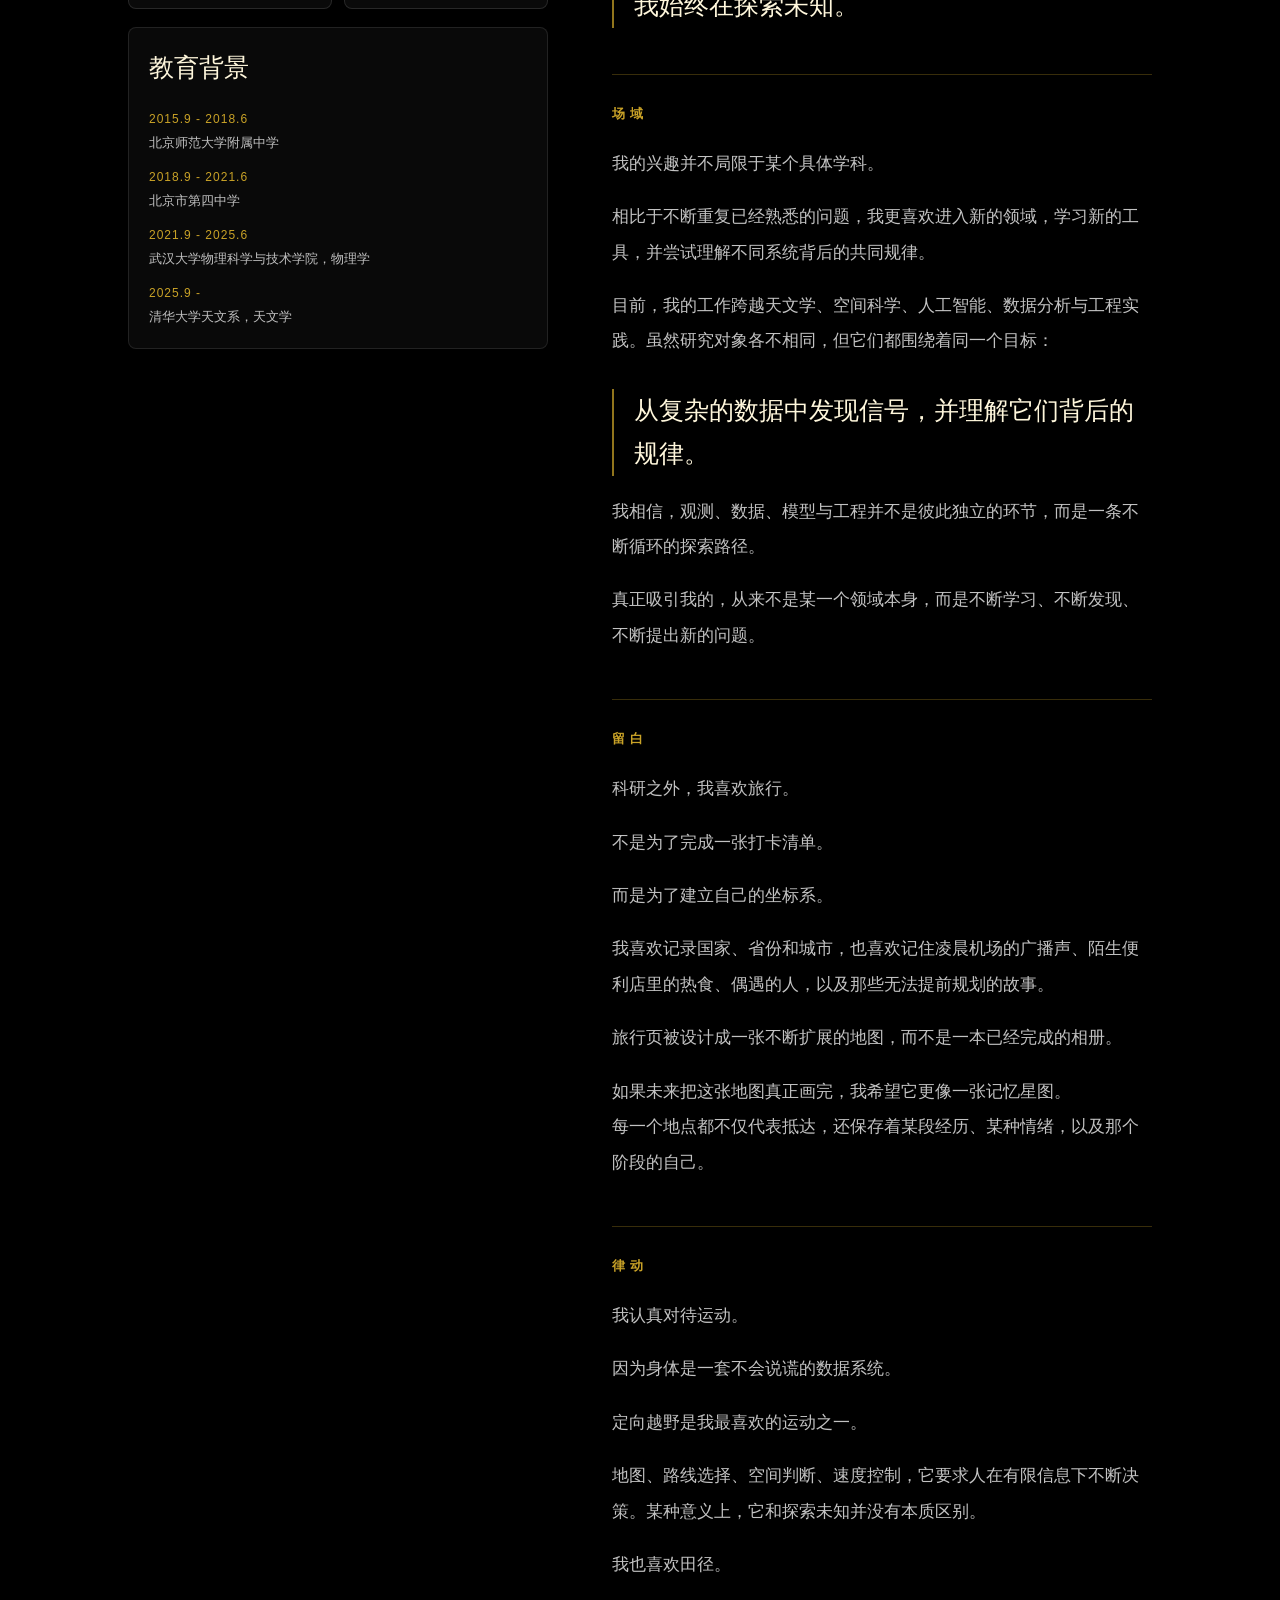
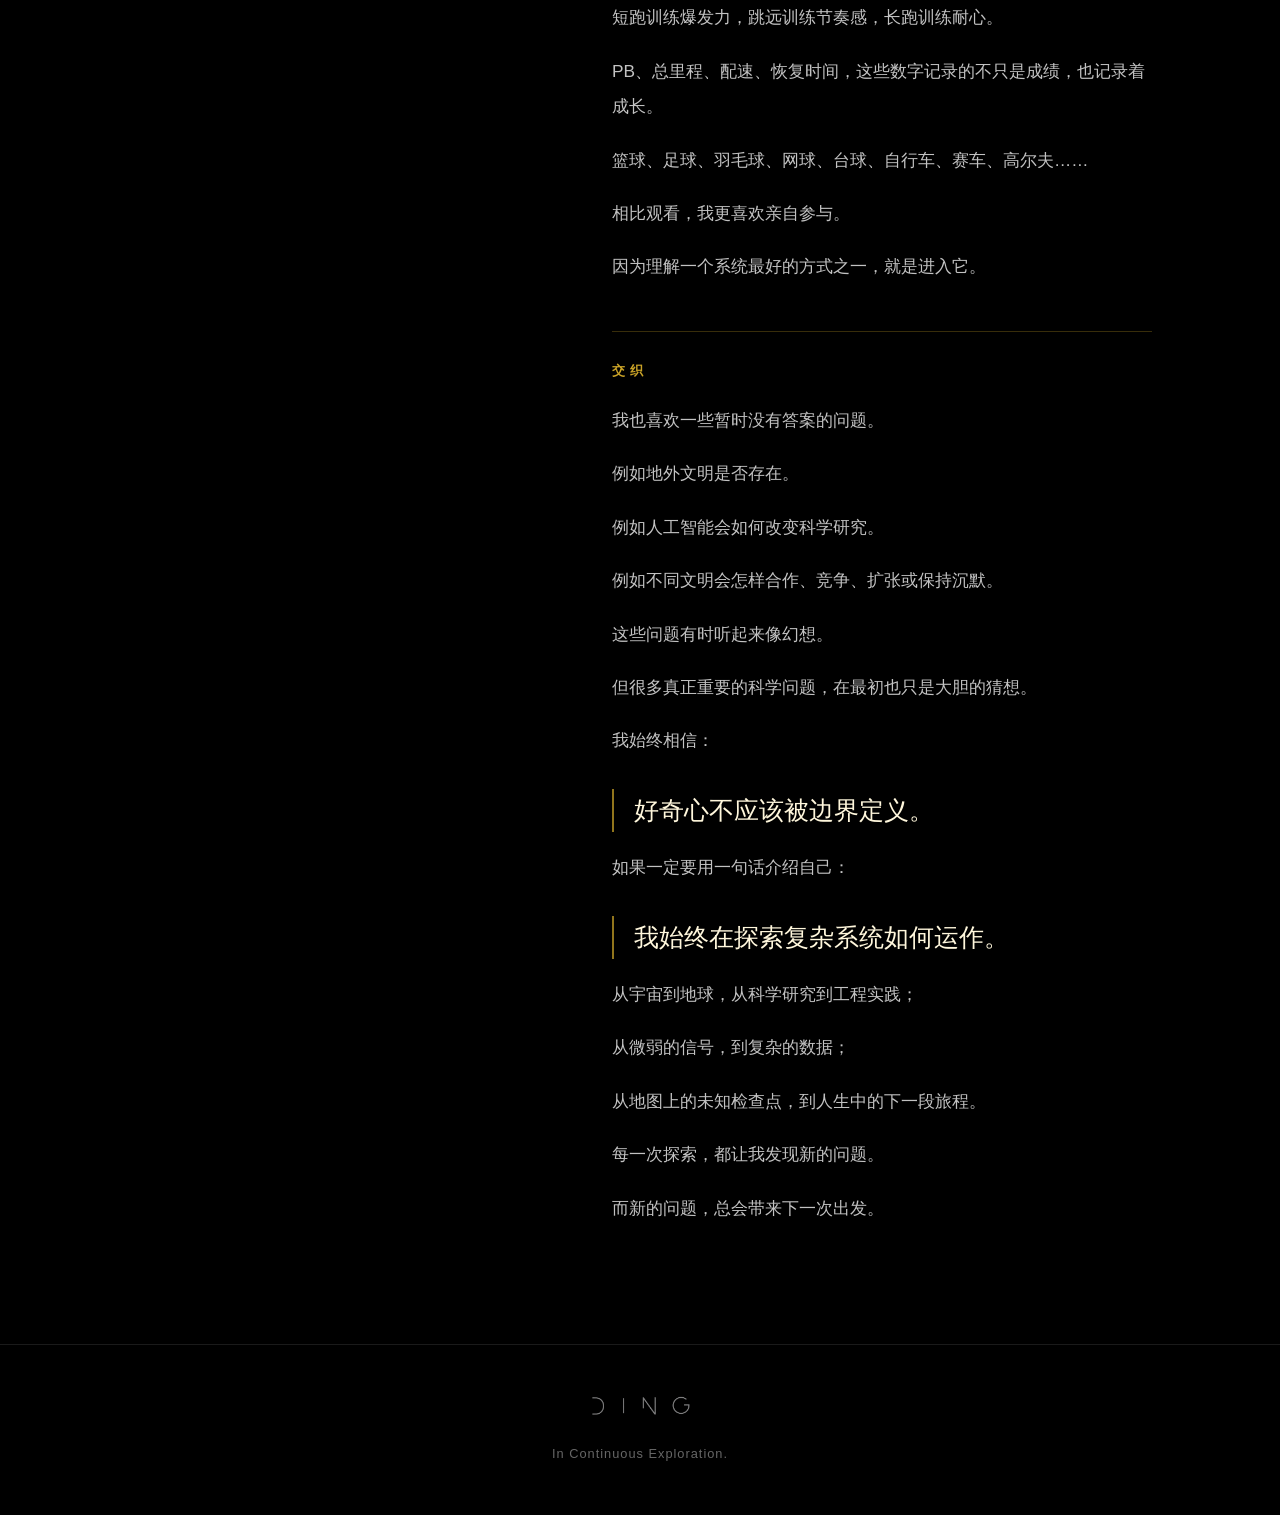
==== commit 84ff25ad: "Update20260829" ====
--- a/about.html
+++ b/about.html
@@ -157,7 +157,7 @@
                     <p><span class="lang-zh">而是为了建立自己的坐标系。</span><span class="lang-en">but to build my own coordinate system.</span></p>
                     <p><span class="lang-zh">我喜欢记录国家、省份和城市，也喜欢记住凌晨机场的广播声、陌生便利店里的热食、偶遇的人，以及那些无法提前规划的故事。</span><span class="lang-en">I like collecting countries, provinces, and cities, but I also remember airport announcements before dawn, hot food in unfamiliar convenience stores, chance encounters, and stories that could never have been planned.</span></p>
                     <p><span class="lang-zh">旅行页被设计成一张不断扩展的地图，而不是一本已经完成的相册。</span><span class="lang-en">The travel page is designed as an expanding map rather than a finished album.</span></p>
-                    <p><span class="lang-zh">如果未来把这张地图真正画完，我希望它更像一张记忆星图。<br>每一个地点都不仅代表抵达。<br>还保存着某段经历、某种情绪，以及那个阶段的自己。</span><span class="lang-en">I hope that one day it will become a star map of memories, where every place preserves not only a destination, but also an experience, an emotion, and a version of myself.</span></p>
+                    <p><span class="lang-zh">如果未来把这张地图真正画完，我希望它更像一张记忆星图。<br>每一个地点都不仅代表抵达，还保存着某段经历、某种情绪，以及那个阶段的自己。</span><span class="lang-en">I hope that one day it will become a star map of memories, where every place preserves not only a destination, but also an experience, an emotion, and a version of myself.</span></p>
 
                     <p class="about-marker"><span class="lang-zh">律动</span><span class="lang-en">Motion</span></p>
                     <p><span class="lang-zh">我认真对待运动。</span><span class="lang-en">I take sports seriously.</span></p>
--- a/css/pages.css
+++ b/css/pages.css
@@ -1854,6 +1854,14 @@
     justify-self: center;
 }
 
+.finished-item-no-description .item-title {
+    margin-bottom: 22px;
+}
+
+.finished-item-no-description .item-content {
+    align-self: center;
+}
+
 .finished-item-wide {
     grid-template-columns: minmax(0, 1fr);
     gap: 30px;
